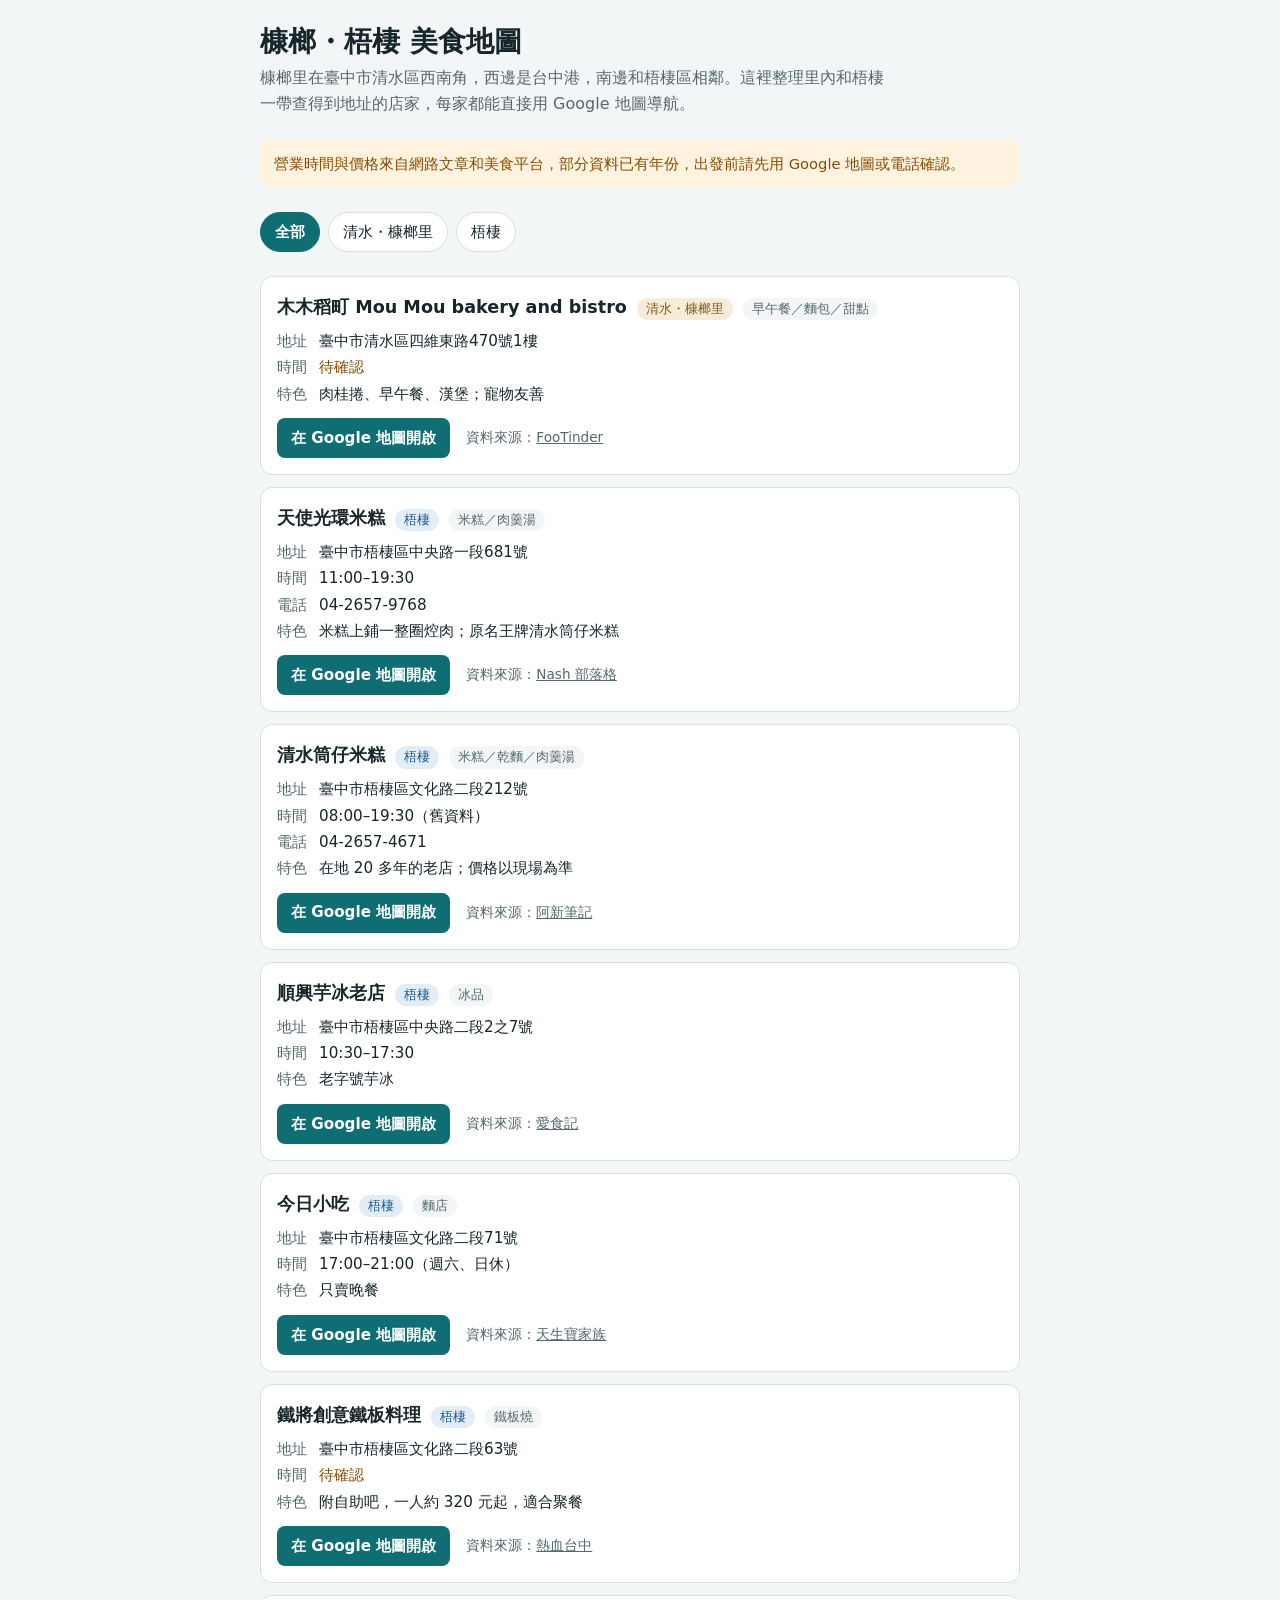
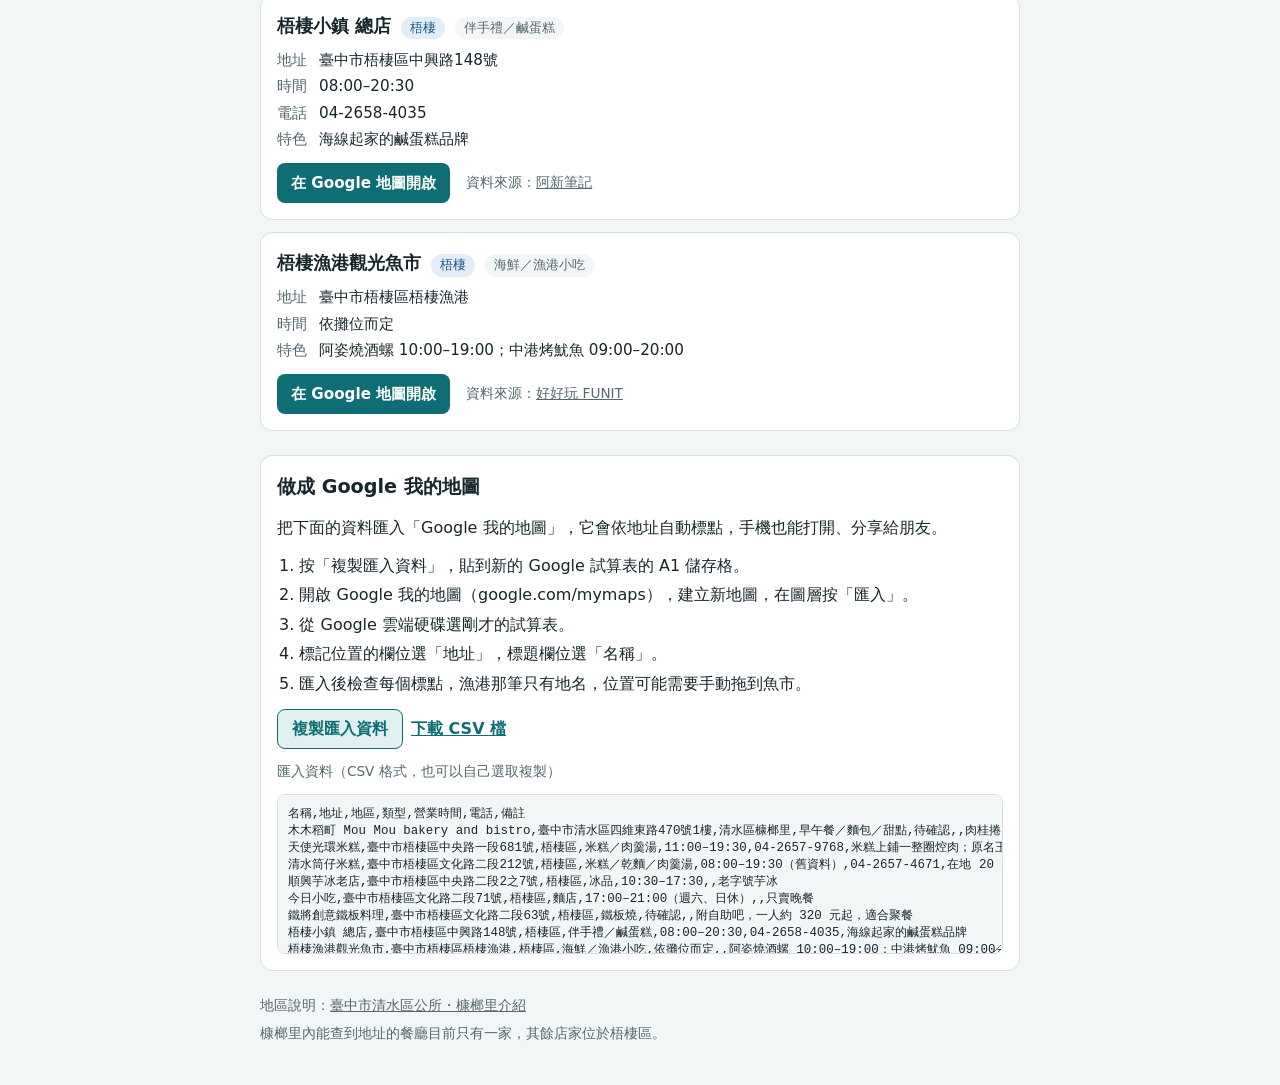
==== food-map/index.html @ 7330d41e "新增槺榔梧棲美食地圖 PWA（food-map/） - 8 家店家清單，可依地區篩選，每家附 Google 地圖導航 - manifest、圖示與 service worker，可安裝到主畫面並離線瀏" ====
<!doctype html>
<html lang="zh-Hant-TW">
<head>
<meta charset="utf-8">
<meta name="viewport" content="width=device-width, initial-scale=1, viewport-fit=cover">
<title>槺榔梧棲美食地圖</title>
<meta name="description" content="臺中清水槺榔里與梧棲一帶的美食清單，每家附 Google 地圖導航，可離線瀏覽。">
<meta name="color-scheme" content="light dark">
<meta name="theme-color" content="#0e6e74" media="(prefers-color-scheme: light)">
<meta name="theme-color" content="#10181a" media="(prefers-color-scheme: dark)">
<link rel="manifest" href="manifest.webmanifest">
<link rel="icon" type="image/png" sizes="192x192" href="icons/icon-192.png">
<link rel="apple-touch-icon" href="icons/apple-touch-icon.png">
<meta name="apple-mobile-web-app-capable" content="yes">
<meta name="mobile-web-app-capable" content="yes">
<meta name="apple-mobile-web-app-title" content="槺榔美食">
<meta name="apple-mobile-web-app-status-bar-style" content="default">
<style>
  /* 版面：單欄清單，上方地區篩選，下方「做成 Google 我的地圖」步驟 */
  :root {
    --bg: #f3f6f6;
    --surface: #ffffff;
    --fg: #17262b;
    --muted: #55686e;
    --line: #d6e0e1;
    --accent: #0e6e74;      /* 港口水色 */
    --accent-soft: #e0f0f0;
    --chip-qs: #8a5a12;     /* 清水·槺榔 */
    --chip-qs-bg: #f7ecd9;
    --chip-wq: #1d5a8c;     /* 梧棲 */
    --chip-wq-bg: #e3edf7;
    --warn: #8a4b00;
    --warn-bg: #fff3e0;
    --font-body: system-ui, -apple-system, "PingFang TC", "Microsoft JhengHei", "Noto Sans TC", sans-serif;
    --font-mono: ui-monospace, "SFMono-Regular", Menlo, Consolas, monospace;
  }
  @media (prefers-color-scheme: dark) {
    :root:not([data-theme="light"]) {
      --bg: #10181a; --surface: #172225; --fg: #e3ecee; --muted: #9db0b5; --line: #2b3a3e;
      --accent: #5cc3c9; --accent-soft: #1b3436;
      --chip-qs: #f0c27b; --chip-qs-bg: #3a2c16; --chip-wq: #8fc0ee; --chip-wq-bg: #1a2c3e;
      --warn: #f3b46b; --warn-bg: #352512;
      color-scheme: dark;
    }
  }
  :root[data-theme="dark"] {
    --bg: #10181a; --surface: #172225; --fg: #e3ecee; --muted: #9db0b5; --line: #2b3a3e;
    --accent: #5cc3c9; --accent-soft: #1b3436;
    --chip-qs: #f0c27b; --chip-qs-bg: #3a2c16; --chip-wq: #8fc0ee; --chip-wq-bg: #1a2c3e;
    --warn: #f3b46b; --warn-bg: #352512;
    color-scheme: dark;
  }
  * { box-sizing: border-box; }
  html { -webkit-text-size-adjust: 100%; }
  body { margin: 0; }
  [hidden] { display: none !important; }
  body {
    background: var(--bg); color: var(--fg);
    font-family: var(--font-body); font-size: 16px; line-height: 1.6;
    padding-left: max(16px, env(safe-area-inset-left, 0px));
    padding-right: max(16px, env(safe-area-inset-right, 0px));
    padding-block: 24px 40px;
  }
  .wrap { max-width: 760px; margin: 0 auto; display: grid; gap: 24px; }
  h1 { font-size: 1.75rem; line-height: 1.25; margin: 0; text-wrap: balance; }
  h2 { font-size: 1.2rem; margin: 0; text-wrap: balance; }
  p { margin: 0; }
  .lede { color: var(--muted); max-width: 62ch; margin-top: 6px; }
  .notice {
    background: var(--warn-bg); color: var(--warn);
    border-radius: 10px; padding: 12px 14px; font-size: 0.92rem;
  }
  .filters { display: flex; flex-wrap: wrap; gap: 8px; }
  .filters button {
    font: inherit; font-size: 0.95rem; cursor: pointer;
    border: 1px solid var(--line); background: var(--surface); color: var(--fg);
    border-radius: 999px; padding: 6px 14px; min-height: 40px;
  }
  .filters button[aria-pressed="true"] { background: var(--accent); border-color: var(--accent); color: var(--surface); font-weight: 700; }
  button:focus-visible, a:focus-visible, textarea:focus-visible { outline: 3px solid var(--accent); outline-offset: 2px; }

  .list { list-style: none; margin: 0; padding: 0; display: grid; gap: 12px; }
  .place {
    background: var(--surface); border: 1px solid var(--line); border-radius: 12px;
    padding: 16px; display: grid; gap: 8px; min-width: 0;
  }
  .place-head { display: flex; flex-wrap: wrap; gap: 6px 10px; align-items: baseline; }
  .place-name { font-size: 1.1rem; font-weight: 700; margin: 0; }
  .chip { font-size: 0.8rem; border-radius: 999px; padding: 1px 9px; white-space: nowrap; }
  .chip.qs { color: var(--chip-qs); background: var(--chip-qs-bg); }
  .chip.wq { color: var(--chip-wq); background: var(--chip-wq-bg); }
  .chip.kind { color: var(--muted); background: var(--bg); }
  dl { margin: 0; display: grid; grid-template-columns: auto 1fr; gap: 2px 12px; font-size: 0.95rem; }
  dt { color: var(--muted); }
  dd { margin: 0; min-width: 0; overflow-wrap: anywhere; font-variant-numeric: tabular-nums; }
  .tbc { color: var(--warn); }
  .actions { display: flex; flex-wrap: wrap; gap: 8px 16px; align-items: center; margin-top: 4px; }
  .btn-map {
    display: inline-flex; align-items: center; min-height: 40px; padding: 6px 14px;
    background: var(--accent); color: var(--surface); border-radius: 8px;
    text-decoration: none; font-weight: 700; font-size: 0.95rem;
  }
  .src { color: var(--muted); font-size: 0.85rem; }
  .src a { color: inherit; }

  .howto { background: var(--surface); border: 1px solid var(--line); border-radius: 12px; padding: 16px; display: grid; gap: 12px; min-width: 0; }
  .howto ol { margin: 0; padding-left: 1.4em; display: grid; gap: 4px; }
  .csv-row { display: flex; flex-wrap: wrap; gap: 8px; align-items: center; }
  .btn-copy {
    font: inherit; font-weight: 700; cursor: pointer; min-height: 40px; padding: 6px 14px;
    border-radius: 8px; border: 1px solid var(--accent); color: var(--accent); background: var(--accent-soft);
  }
  .copy-status { color: var(--muted); font-size: 0.9rem; }
  textarea {
    width: 100%; min-height: 160px; resize: vertical; font-family: var(--font-mono); font-size: 0.78rem;
    background: var(--bg); color: var(--fg); border: 1px solid var(--line); border-radius: 8px; padding: 10px;
    white-space: pre; overflow-x: auto;
  }
  footer { color: var(--muted); font-size: 0.85rem; display: grid; gap: 6px; }
  footer a { color: inherit; }
  .install { display: flex; flex-wrap: wrap; gap: 8px 12px; align-items: center; }
  .install button {
    font: inherit; font-weight: 700; cursor: pointer; min-height: 40px; padding: 6px 14px;
    border-radius: 8px; border: none; background: var(--accent); color: var(--surface);
  }
  .install p { color: var(--muted); font-size: 0.9rem; }
  .offline { background: var(--accent-soft); color: var(--fg); border-radius: 10px; padding: 10px 14px; font-size: 0.92rem; }
  .btn-dl { color: var(--accent); font-weight: 700; }
</style>
</head>
<body>
<div class="wrap">
  <header>
    <h1>槺榔・梧棲 美食地圖</h1>
    <p class="lede">槺榔里在臺中市清水區西南角，西邊是台中港，南邊和梧棲區相鄰。這裡整理里內和梧棲一帶查得到地址的店家，每家都能直接用 Google 地圖導航。</p>
  </header>

  <div class="install" id="install" hidden>
    <button type="button" id="install-btn">安裝到主畫面</button>
    <p>安裝後可以像 App 一樣從主畫面打開，沒有網路也能看清單。</p>
  </div>
  <p class="install" id="ios-hint" hidden>iPhone：在 Safari 按「分享」→「加入主畫面」即可安裝。</p>
  <p class="offline" id="offline" role="status" hidden>目前離線：清單可以照常瀏覽，Google 地圖導航需要網路。</p>

  <p class="notice">營業時間與價格來自網路文章和美食平台，部分資料已有年份，出發前請先用 Google 地圖或電話確認。</p>

  <nav class="filters" aria-label="依地區篩選">
    <button type="button" id="f-all" data-area="all" aria-pressed="true">全部</button>
    <button type="button" id="f-qs" data-area="清水區槺榔里" aria-pressed="false">清水・槺榔里</button>
    <button type="button" id="f-wq" data-area="梧棲區" aria-pressed="false">梧棲</button>
  </nav>

  <ol class="list" id="list"></ol>

  <section class="howto" aria-labelledby="howto-title">
    <h2 id="howto-title">做成 Google 我的地圖</h2>
    <p>把下面的資料匯入「Google 我的地圖」，它會依地址自動標點，手機也能打開、分享給朋友。</p>
    <ol>
      <li>按「複製匯入資料」，貼到新的 Google 試算表的 A1 儲存格。</li>
      <li>開啟 Google 我的地圖（google.com/mymaps），建立新地圖，在圖層按「匯入」。</li>
      <li>從 Google 雲端硬碟選剛才的試算表。</li>
      <li>標記位置的欄位選「地址」，標題欄位選「名稱」。</li>
      <li>匯入後檢查每個標點，漁港那筆只有地名，位置可能需要手動拖到魚市。</li>
    </ol>
    <div class="csv-row">
      <button type="button" class="btn-copy" id="copy-btn">複製匯入資料</button>
      <a class="btn-dl" href="food-map.csv" download="槺榔梧棲美食.csv">下載 CSV 檔</a>
      <span class="copy-status" id="copy-status" role="status" aria-live="polite"></span>
    </div>
    <label for="csv-text" class="src">匯入資料（CSV 格式，也可以自己選取複製）</label>
    <textarea id="csv-text" readonly spellcheck="false"></textarea>
  </section>

  <footer>
    <p>地區說明：<a href="https://www.qingshui.taichung.gov.tw/1133795/post" target="_blank" rel="noopener">臺中市清水區公所・槺榔里介紹</a></p>
    <p>槺榔里內能查到地址的餐廳目前只有一家，其餘店家位於梧棲區。</p>
  </footer>
</div>

<script>
  const PLACES = [
    { name: "木木稻町 Mou Mou bakery and bistro", address: "臺中市清水區四維東路470號1樓", area: "清水區槺榔里", kind: "早午餐／麵包／甜點", hours: "待確認", phone: "", note: "肉桂捲、早午餐、漢堡；寵物友善", src: "https://footinder.app/places/6426d78229ba5eb673cd4589", srcName: "FooTinder" },
    { name: "天使光環米糕", address: "臺中市梧棲區中央路一段681號", area: "梧棲區", kind: "米糕／肉羹湯", hours: "11:00–19:30", phone: "04-2657-9768", note: "米糕上鋪一整圈焢肉；原名王牌清水筒仔米糕", src: "https://nash.tw/letsgoangelringricegogo/", srcName: "Nash 部落格" },
    { name: "清水筒仔米糕", address: "臺中市梧棲區文化路二段212號", area: "梧棲區", kind: "米糕／乾麵／肉羹湯", hours: "08:00–19:30（舊資料）", phone: "04-2657-4671", note: "在地 20 多年的老店；價格以現場為準", src: "https://shin.tw/wuci-shimizu-cakes/", srcName: "阿新筆記" },
    { name: "順興芋冰老店", address: "臺中市梧棲區中央路二段2之7號", area: "梧棲區", kind: "冰品", hours: "10:30–17:30", phone: "", note: "老字號芋冰", src: "https://ifoodie.tw/explore/%E5%8F%B0%E4%B8%AD%E5%B8%82/list/%E6%A2%A7%E6%A3%B2%E4%B8%AD%E5%A4%AE%E8%B7%AF", srcName: "愛食記" },
    { name: "今日小吃", address: "臺中市梧棲區文化路二段71號", area: "梧棲區", kind: "麵店", hours: "17:00–21:00（週六、日休）", phone: "", note: "只賣晚餐", src: "https://fbuon.com/blog/post/wuqi-todaysnacks", srcName: "天生寶家族" },
    { name: "鐵將創意鐵板料理", address: "臺中市梧棲區文化路二段63號", area: "梧棲區", kind: "鐵板燒", hours: "待確認", phone: "", note: "附自助吧，一人約 320 元起，適合聚餐", src: "https://taiwan17go.com/w962/", srcName: "熱血台中" },
    { name: "梧棲小鎮 總店", address: "臺中市梧棲區中興路148號", area: "梧棲區", kind: "伴手禮／鹹蛋糕", hours: "08:00–20:30", phone: "04-2658-4035", note: "海線起家的鹹蛋糕品牌", src: "https://shin.tw/wuchitown/", srcName: "阿新筆記" },
    { name: "梧棲漁港觀光魚市", address: "臺中市梧棲區梧棲漁港", area: "梧棲區", kind: "海鮮／漁港小吃", hours: "依攤位而定", phone: "", note: "阿姿燒酒螺 10:00–19:00；中港烤魷魚 09:00–20:00", src: "https://gofunit.com/%E6%A2%A7%E6%A3%B2%E6%BC%81%E6%B8%AF/", srcName: "好好玩 FUNIT" },
  ];

  const listEl = document.getElementById("list");
  const mk = (tag, cls, text) => { const n = document.createElement(tag); if (cls) n.className = cls; if (text != null) n.textContent = text; return n; };
  const mapUrl = p => "https://www.google.com/maps/search/?api=1&query=" + encodeURIComponent(p.name + " " + p.address);

  function render(area) {
    listEl.replaceChildren();
    PLACES.filter(p => area === "all" || p.area === area).forEach(p => {
      const li = mk("li", "place");
      const head = mk("div", "place-head");
      head.append(mk("h3", "place-name", p.name), mk("span", "chip " + (p.area === "梧棲區" ? "wq" : "qs"), p.area === "梧棲區" ? "梧棲" : "清水・槺榔里"), mk("span", "chip kind", p.kind));
      const dl = mk("dl");
      const row = (k, v) => { const dd = mk("dd", v.includes("待確認") ? "tbc" : "", v); dl.append(mk("dt", "", k), dd); };
      row("地址", p.address);
      row("時間", p.hours);
      if (p.phone) row("電話", p.phone);
      row("特色", p.note);
      const actions = mk("div", "actions");
      const a = mk("a", "btn-map", "在 Google 地圖開啟");
      a.href = mapUrl(p); a.target = "_blank"; a.rel = "noopener";
      const src = mk("span", "src", "資料來源：");
      const sa = mk("a", "", p.srcName); sa.href = p.src; sa.target = "_blank"; sa.rel = "noopener";
      src.append(sa);
      actions.append(a, src);
      li.append(head, dl, actions);
      listEl.append(li);
    });
  }

  document.querySelectorAll(".filters button").forEach(b => b.addEventListener("click", () => {
    document.querySelectorAll(".filters button").forEach(x => x.setAttribute("aria-pressed", String(x === b)));
    render(b.dataset.area);
  }));

  const q = v => /[",\n]/.test(v) ? '"' + v.replace(/"/g, '""') + '"' : v;
  const csv = [["名稱", "地址", "地區", "類型", "營業時間", "電話", "備註"]]
    .concat(PLACES.map(p => [p.name, p.address, p.area, p.kind, p.hours, p.phone, p.note]))
    .map(r => r.map(q).join(",")).join("\n");
  const ta = document.getElementById("csv-text");
  ta.value = csv;

  const status = document.getElementById("copy-status");
  document.getElementById("copy-btn").addEventListener("click", () => {
    const fallback = () => { ta.focus(); ta.select(); status.textContent = "已選取全部資料，請按複製。"; };
    try {
      navigator.clipboard.writeText(csv).then(() => { status.textContent = "已複製 " + PLACES.length + " 筆資料。"; }, fallback);
    } catch (e) { fallback(); }
  });

  render("all");

  // ---------- PWA：離線快取與安裝 ----------
  if ("serviceWorker" in navigator) {
    window.addEventListener("load", () => {
      navigator.serviceWorker.register("sw.js").catch(() => {});
    });
  }
  const offlineEl = document.getElementById("offline");
  const syncOnline = () => { offlineEl.hidden = navigator.onLine; };
  window.addEventListener("online", syncOnline);
  window.addEventListener("offline", syncOnline);
  syncOnline();

  const standalone = window.matchMedia("(display-mode: standalone)").matches || navigator.standalone === true;
  let deferredPrompt = null;
  const installBox = document.getElementById("install");
  window.addEventListener("beforeinstallprompt", e => {
    e.preventDefault();
    deferredPrompt = e;
    installBox.hidden = false;
  });
  document.getElementById("install-btn").addEventListener("click", async () => {
    if (!deferredPrompt) return;
    deferredPrompt.prompt();
    await deferredPrompt.userChoice;
    deferredPrompt = null;
    installBox.hidden = true;
  });
  window.addEventListener("appinstalled", () => { installBox.hidden = true; });
  if (!standalone && /iphone|ipad|ipod/i.test(navigator.userAgent)) {
    document.getElementById("ios-hint").hidden = false;
  }
</script>
</body>
</html>
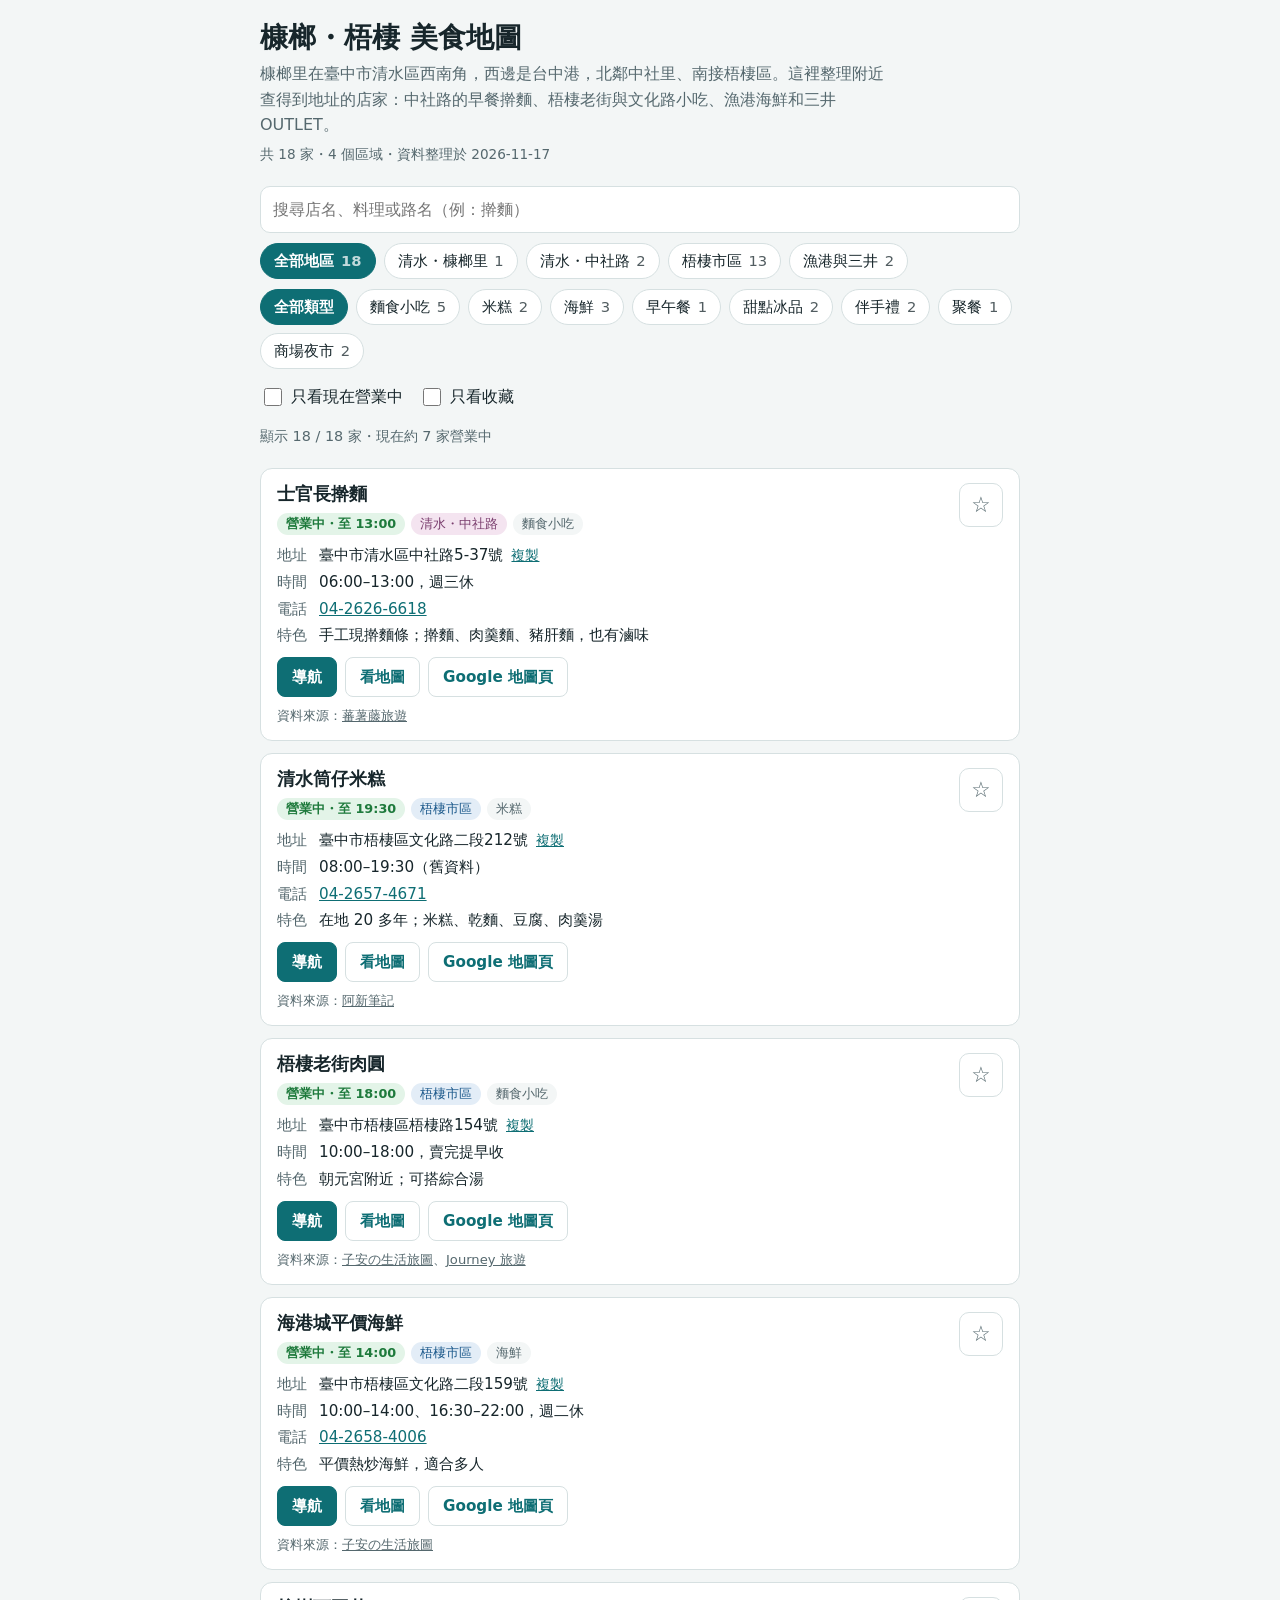
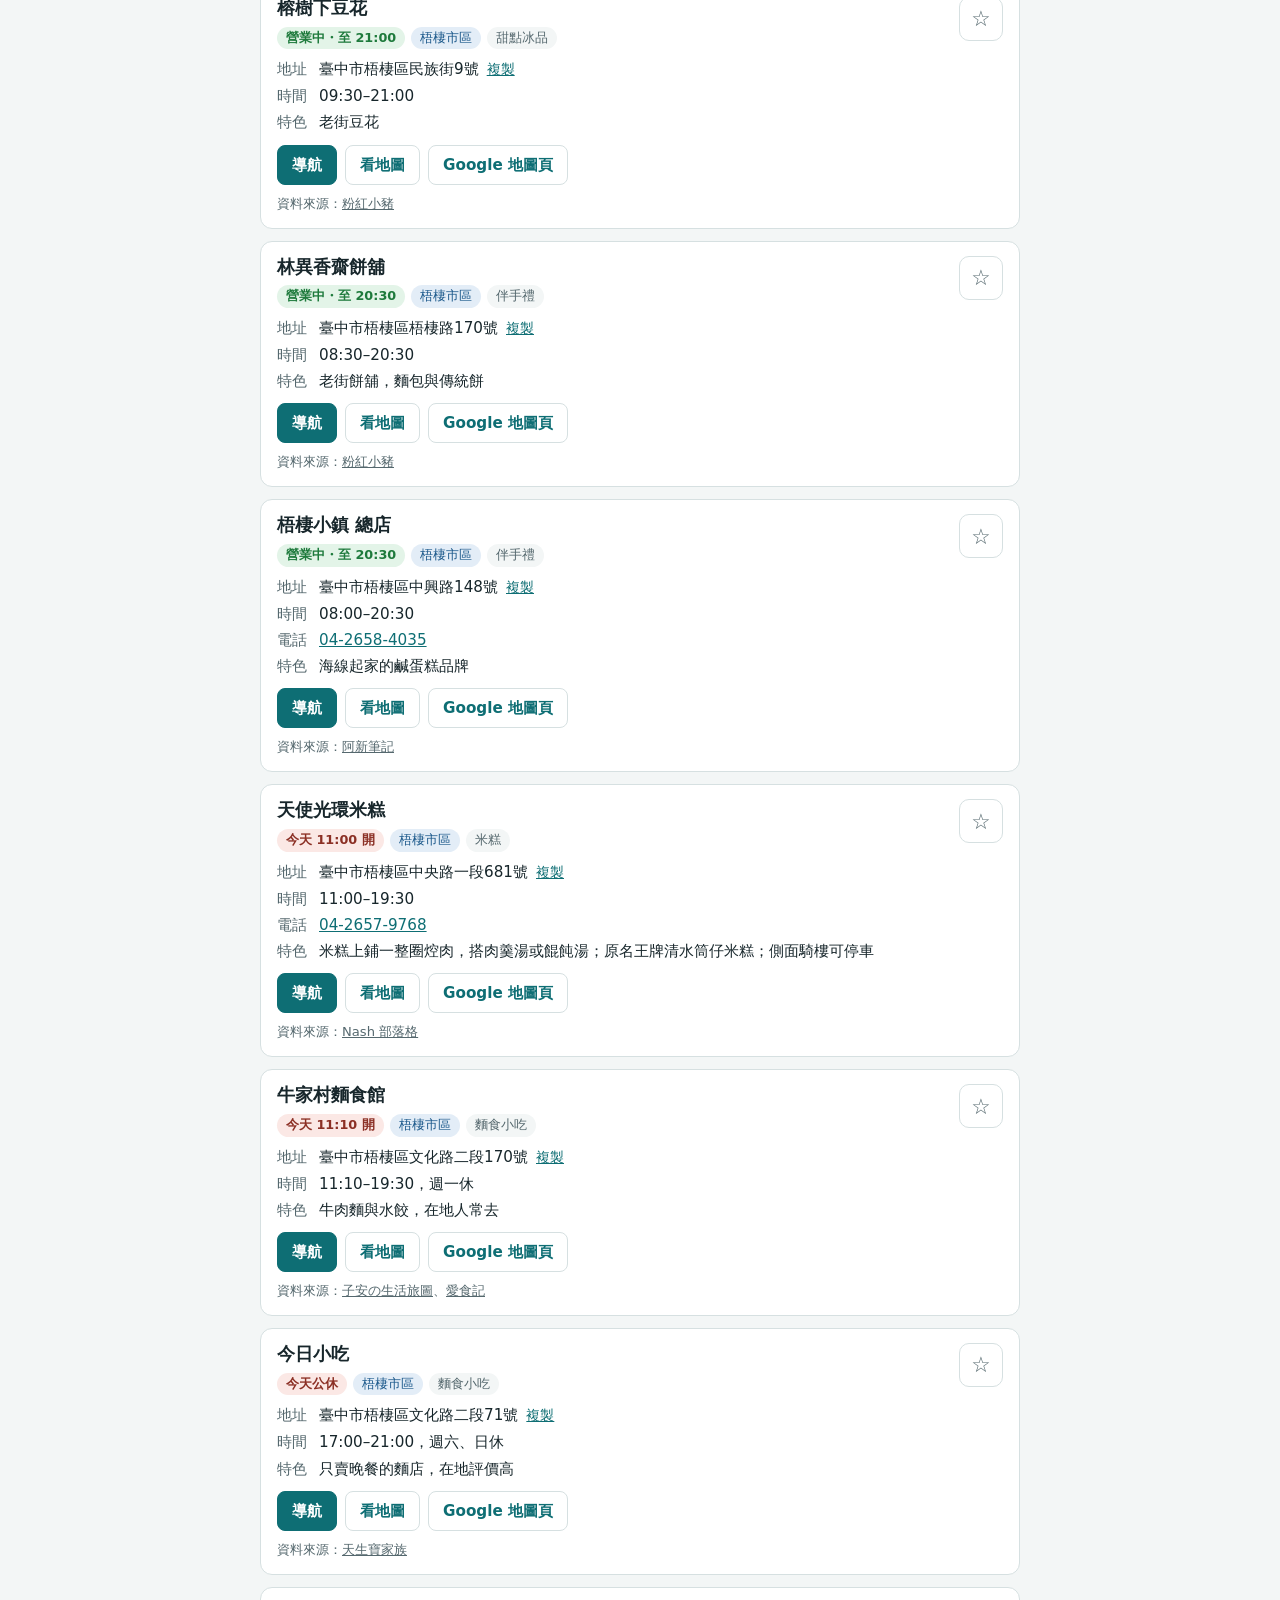
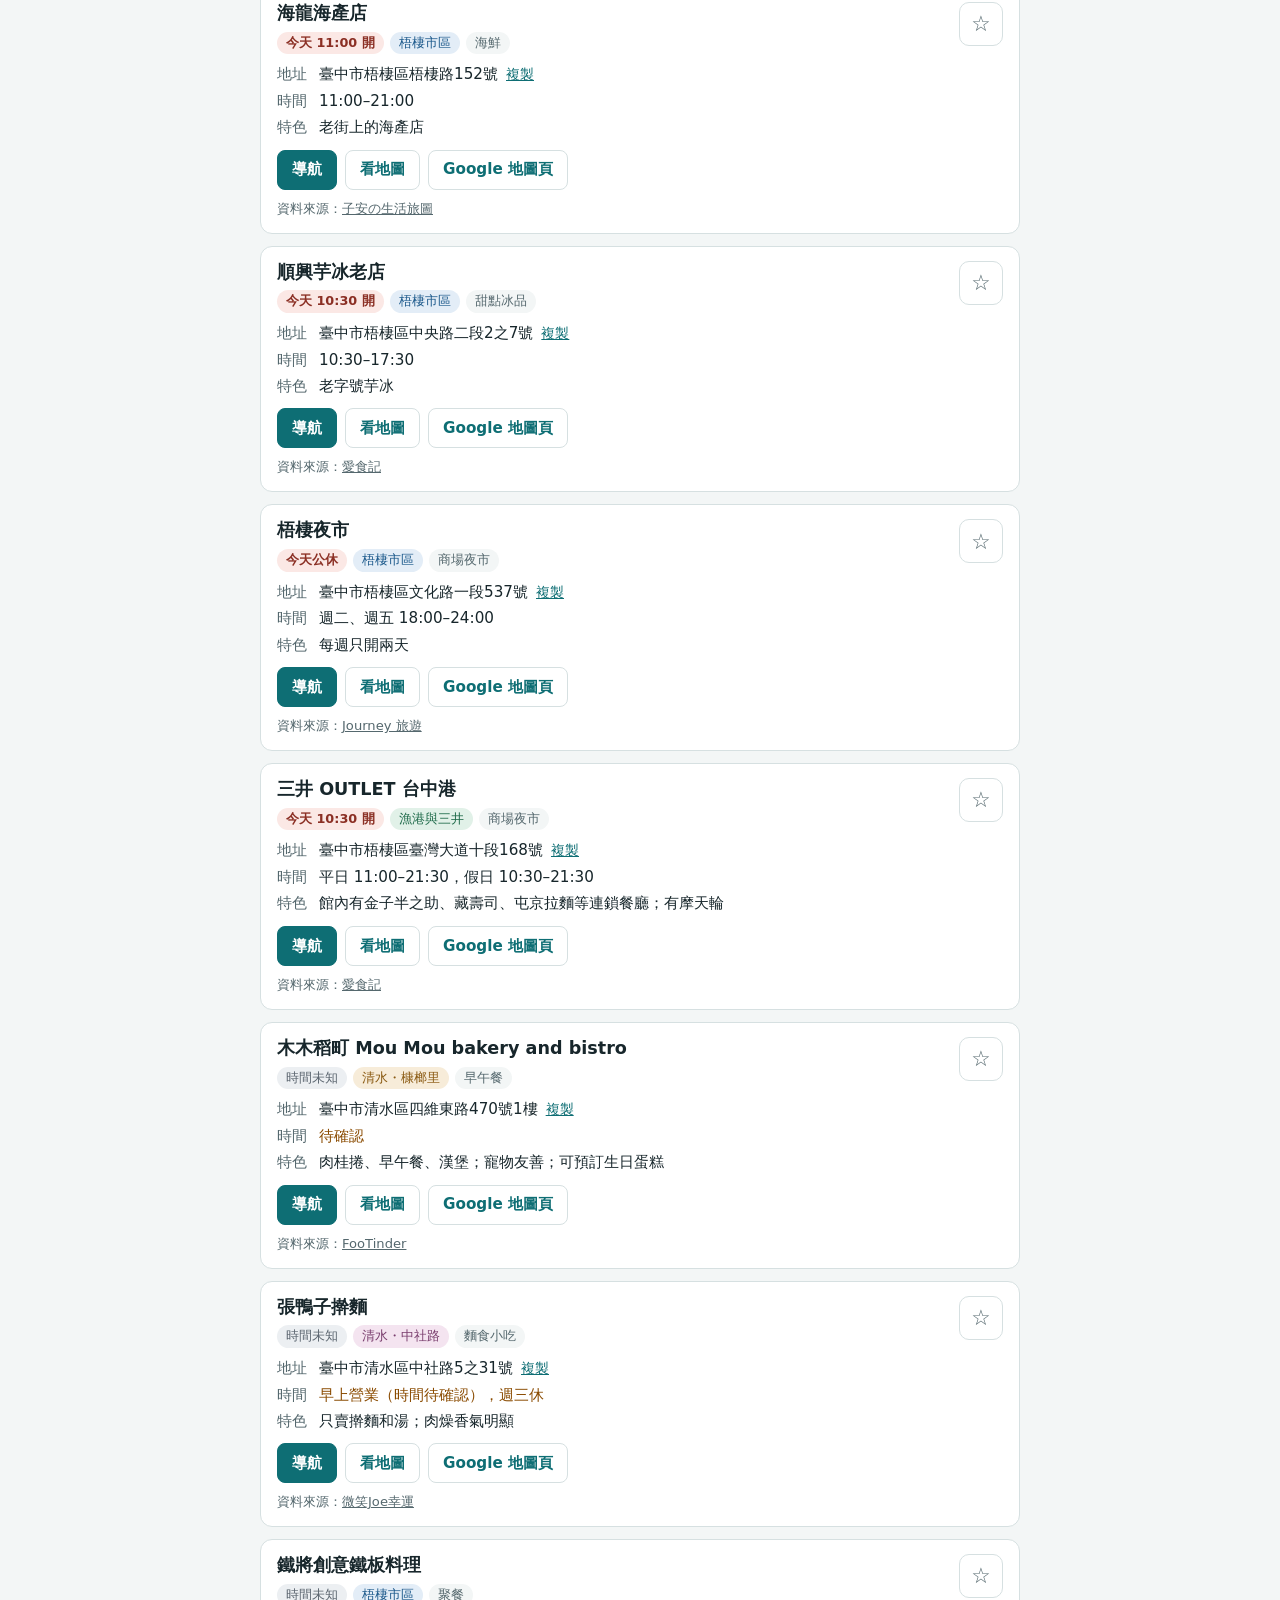
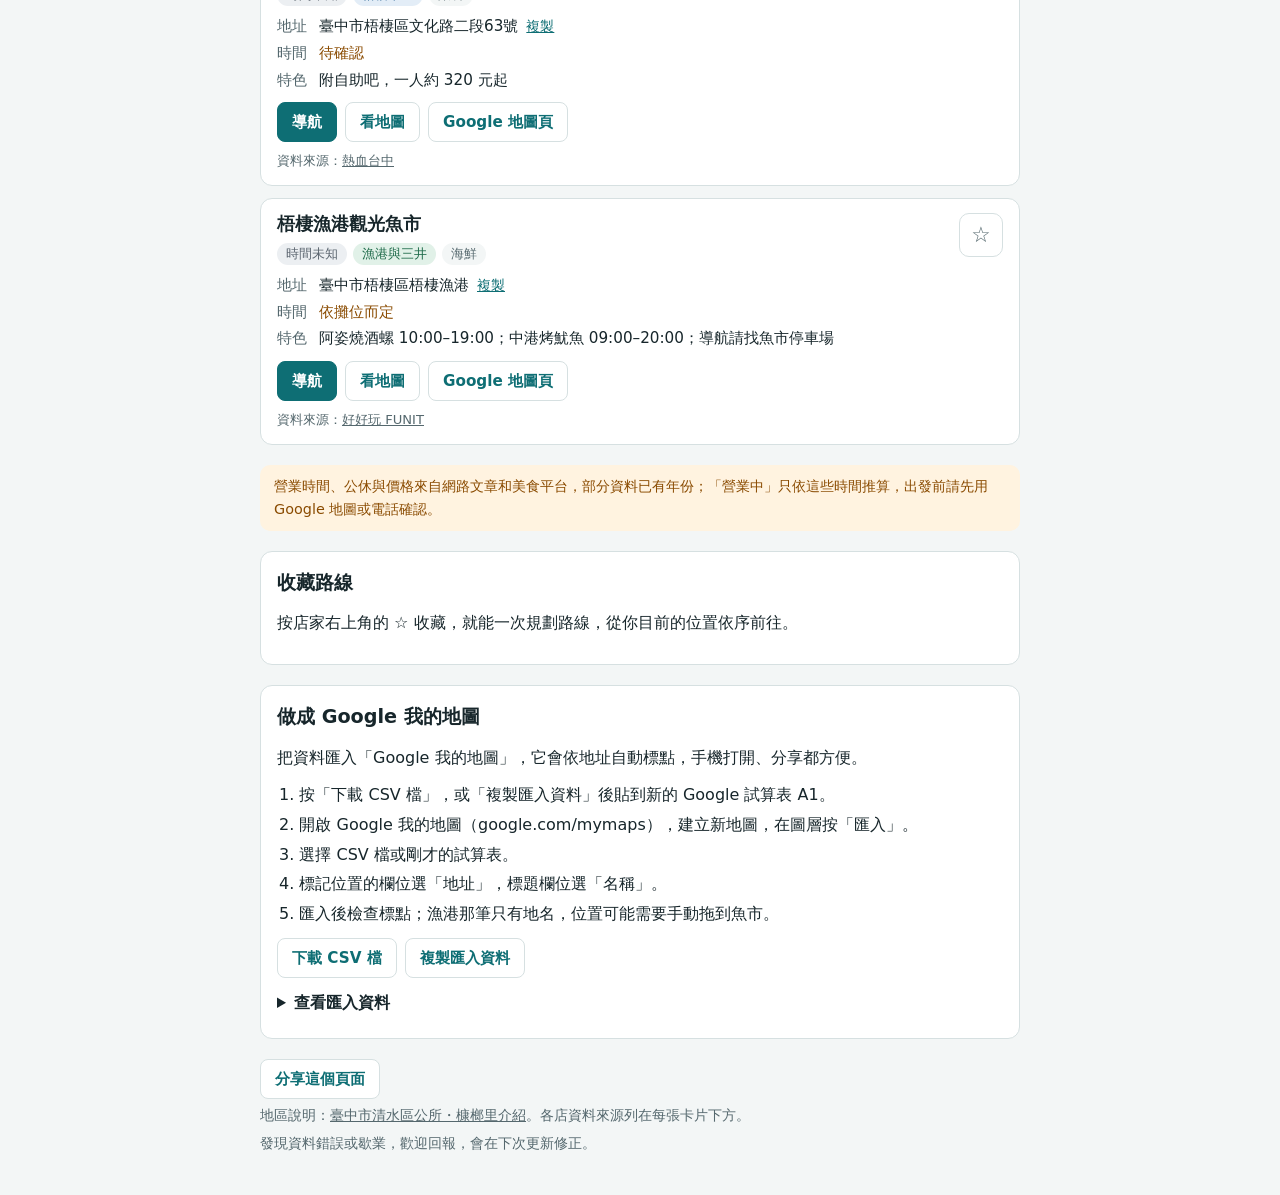
==== commit 4faa336a: "美食地圖加強：新增 10 家店、營業中判斷、搜尋篩選、收藏路線與地圖 - 店家資料移到 places.js，由 8 家增為 18 家（中社路擀麵、梧棲老街與文化路、夜市、三井） - 依台灣時間判斷營業" ====
--- a/food-map/index.html
+++ b/food-map/index.html
@@ -4,7 +4,7 @@
 <meta charset="utf-8">
 <meta name="viewport" content="width=device-width, initial-scale=1, viewport-fit=cover">
 <title>槺榔梧棲美食地圖</title>
-<meta name="description" content="臺中清水槺榔里與梧棲一帶的美食清單，每家附 Google 地圖導航，可離線瀏覽。">
+<meta name="description" content="臺中清水槺榔里、中社路與梧棲一帶的美食清單：營業中判斷、收藏與路線規劃、Google 地圖導航，可離線瀏覽。">
 <meta name="color-scheme" content="light dark">
 <meta name="theme-color" content="#0e6e74" media="(prefers-color-scheme: light)">
 <meta name="theme-color" content="#10181a" media="(prefers-color-scheme: dark)">
@@ -16,7 +16,7 @@
 <meta name="apple-mobile-web-app-title" content="槺榔美食">
 <meta name="apple-mobile-web-app-status-bar-style" content="default">
 <style>
-  /* 版面：單欄清單，上方地區篩選，下方「做成 Google 我的地圖」步驟 */
+  /* 版面：手機優先單欄。頂部搜尋與篩選，中間店家卡片，底部收藏路線與匯出 */
   :root {
     --bg: #f3f6f6;
     --surface: #ffffff;
@@ -24,252 +24,512 @@
     --muted: #55686e;
     --line: #d6e0e1;
     --accent: #0e6e74;      /* 港口水色 */
+    --accent-fg: #ffffff;
     --accent-soft: #e0f0f0;
-    --chip-qs: #8a5a12;     /* 清水·槺榔 */
-    --chip-qs-bg: #f7ecd9;
-    --chip-wq: #1d5a8c;     /* 梧棲 */
-    --chip-wq-bg: #e3edf7;
-    --warn: #8a4b00;
-    --warn-bg: #fff3e0;
+    --area-1: #8a5a12; --area-1-bg: #f7ecd9;   /* 槺榔里 */
+    --area-2: #7a3e6e; --area-2-bg: #f4e4f0;   /* 中社路 */
+    --area-3: #1d5a8c; --area-3-bg: #e3edf7;   /* 梧棲市區 */
+    --area-4: #1f6b4a; --area-4-bg: #e1f1e8;   /* 漁港與三井 */
+    --open: #1e7a3c; --open-bg: #e3f4e8;
+    --closed: #8b2f24; --closed-bg: #fbe8e5;
+    --unknown: #5c6670; --unknown-bg: #eceff2;
+    --warn: #8a4b00; --warn-bg: #fff3e0;
+    --star: #c98a00;
     --font-body: system-ui, -apple-system, "PingFang TC", "Microsoft JhengHei", "Noto Sans TC", sans-serif;
     --font-mono: ui-monospace, "SFMono-Regular", Menlo, Consolas, monospace;
   }
   @media (prefers-color-scheme: dark) {
     :root:not([data-theme="light"]) {
       --bg: #10181a; --surface: #172225; --fg: #e3ecee; --muted: #9db0b5; --line: #2b3a3e;
-      --accent: #5cc3c9; --accent-soft: #1b3436;
-      --chip-qs: #f0c27b; --chip-qs-bg: #3a2c16; --chip-wq: #8fc0ee; --chip-wq-bg: #1a2c3e;
-      --warn: #f3b46b; --warn-bg: #352512;
+      --accent: #5cc3c9; --accent-fg: #0b1517; --accent-soft: #1b3436;
+      --area-1: #f0c27b; --area-1-bg: #3a2c16; --area-2: #e6a6d9; --area-2-bg: #3a2236;
+      --area-3: #8fc0ee; --area-3-bg: #1a2c3e; --area-4: #8fd8b0; --area-4-bg: #173527;
+      --open: #8fd6a6; --open-bg: #173322; --closed: #f2a39a; --closed-bg: #3a1a17;
+      --unknown: #a9b4bf; --unknown-bg: #232c33; --warn: #f3b46b; --warn-bg: #352512; --star: #f2c14e;
       color-scheme: dark;
     }
   }
   :root[data-theme="dark"] {
     --bg: #10181a; --surface: #172225; --fg: #e3ecee; --muted: #9db0b5; --line: #2b3a3e;
-    --accent: #5cc3c9; --accent-soft: #1b3436;
-    --chip-qs: #f0c27b; --chip-qs-bg: #3a2c16; --chip-wq: #8fc0ee; --chip-wq-bg: #1a2c3e;
-    --warn: #f3b46b; --warn-bg: #352512;
+    --accent: #5cc3c9; --accent-fg: #0b1517; --accent-soft: #1b3436;
+    --area-1: #f0c27b; --area-1-bg: #3a2c16; --area-2: #e6a6d9; --area-2-bg: #3a2236;
+    --area-3: #8fc0ee; --area-3-bg: #1a2c3e; --area-4: #8fd8b0; --area-4-bg: #173527;
+    --open: #8fd6a6; --open-bg: #173322; --closed: #f2a39a; --closed-bg: #3a1a17;
+    --unknown: #a9b4bf; --unknown-bg: #232c33; --warn: #f3b46b; --warn-bg: #352512; --star: #f2c14e;
     color-scheme: dark;
   }
   * { box-sizing: border-box; }
   html { -webkit-text-size-adjust: 100%; }
-  body { margin: 0; }
-  [hidden] { display: none !important; }
   body {
-    background: var(--bg); color: var(--fg);
+    margin: 0; background: var(--bg); color: var(--fg);
     font-family: var(--font-body); font-size: 16px; line-height: 1.6;
     padding-left: max(16px, env(safe-area-inset-left, 0px));
     padding-right: max(16px, env(safe-area-inset-right, 0px));
-    padding-block: 24px 40px;
-  }
-  .wrap { max-width: 760px; margin: 0 auto; display: grid; gap: 24px; }
+    padding-block: max(20px, env(safe-area-inset-top, 0px)) max(40px, env(safe-area-inset-bottom, 0px));
+  }
+  [hidden] { display: none !important; }
+  .wrap { max-width: 760px; margin: 0 auto; display: grid; gap: 20px; }
   h1 { font-size: 1.75rem; line-height: 1.25; margin: 0; text-wrap: balance; }
   h2 { font-size: 1.2rem; margin: 0; text-wrap: balance; }
   p { margin: 0; }
+  a { color: var(--accent); }
   .lede { color: var(--muted); max-width: 62ch; margin-top: 6px; }
-  .notice {
-    background: var(--warn-bg); color: var(--warn);
-    border-radius: 10px; padding: 12px 14px; font-size: 0.92rem;
-  }
-  .filters { display: flex; flex-wrap: wrap; gap: 8px; }
-  .filters button {
-    font: inherit; font-size: 0.95rem; cursor: pointer;
+  .meta-line { color: var(--muted); font-size: 0.85rem; margin-top: 6px; font-variant-numeric: tabular-nums; }
+  .notice { background: var(--warn-bg); color: var(--warn); border-radius: 10px; padding: 10px 14px; font-size: 0.9rem; }
+  .offline { background: var(--accent-soft); color: var(--fg); border-radius: 10px; padding: 10px 14px; font-size: 0.92rem; }
+  .install { display: flex; flex-wrap: wrap; gap: 8px 12px; align-items: center; }
+  .install p, .hint { color: var(--muted); font-size: 0.9rem; }
+
+  button, .btn { font: inherit; cursor: pointer; }
+  button:focus-visible, a:focus-visible, input:focus-visible, textarea:focus-visible, summary:focus-visible {
+    outline: 3px solid var(--accent); outline-offset: 2px;
+  }
+  .btn-solid, .btn-line {
+    display: inline-flex; align-items: center; justify-content: center; gap: 6px;
+    min-height: 40px; padding: 6px 14px; border-radius: 8px; font-size: 0.95rem; font-weight: 700; text-decoration: none;
+  }
+  .btn-solid { background: var(--accent); color: var(--accent-fg); border: 1px solid var(--accent); }
+  .btn-line { background: var(--surface); color: var(--accent); border: 1px solid var(--line); }
+  .btn-line[aria-pressed="true"] { border-color: var(--star); color: var(--star); }
+
+  /* 搜尋與篩選 */
+  .controls { display: grid; gap: 10px; }
+  .search { position: relative; }
+  .search input {
+    width: 100%; font: inherit; font-size: 16px; color: var(--fg); background: var(--surface);
+    border: 1px solid var(--line); border-radius: 10px; padding: 10px 40px 10px 12px; min-height: 46px;
+  }
+  .search button {
+    position: absolute; right: 4px; top: 50%; transform: translateY(-50%);
+    border: none; background: none; color: var(--muted); width: 38px; height: 38px; font-size: 1.2rem;
+  }
+  .chips { display: flex; flex-wrap: wrap; gap: 8px; }
+  .chips button {
     border: 1px solid var(--line); background: var(--surface); color: var(--fg);
-    border-radius: 999px; padding: 6px 14px; min-height: 40px;
-  }
-  .filters button[aria-pressed="true"] { background: var(--accent); border-color: var(--accent); color: var(--surface); font-weight: 700; }
-  button:focus-visible, a:focus-visible, textarea:focus-visible { outline: 3px solid var(--accent); outline-offset: 2px; }
-
+    border-radius: 999px; padding: 4px 13px; min-height: 36px; font-size: 0.92rem;
+  }
+  .chips button[aria-pressed="true"] { background: var(--accent); border-color: var(--accent); color: var(--accent-fg); font-weight: 700; }
+  .chips .count { opacity: 0.75; font-variant-numeric: tabular-nums; margin-left: 2px; }
+  .toggles { display: flex; flex-wrap: wrap; gap: 8px 16px; align-items: center; }
+  .toggles label { display: inline-flex; gap: 6px; align-items: center; min-height: 36px; cursor: pointer; }
+  .toggles input { width: 18px; height: 18px; accent-color: var(--accent); }
+  .result-line { color: var(--muted); font-size: 0.9rem; font-variant-numeric: tabular-nums; }
+
+  /* 店家卡片 */
   .list { list-style: none; margin: 0; padding: 0; display: grid; gap: 12px; }
   .place {
     background: var(--surface); border: 1px solid var(--line); border-radius: 12px;
-    padding: 16px; display: grid; gap: 8px; min-width: 0;
-  }
-  .place-head { display: flex; flex-wrap: wrap; gap: 6px 10px; align-items: baseline; }
-  .place-name { font-size: 1.1rem; font-weight: 700; margin: 0; }
-  .chip { font-size: 0.8rem; border-radius: 999px; padding: 1px 9px; white-space: nowrap; }
-  .chip.qs { color: var(--chip-qs); background: var(--chip-qs-bg); }
-  .chip.wq { color: var(--chip-wq); background: var(--chip-wq-bg); }
-  .chip.kind { color: var(--muted); background: var(--bg); }
+    padding: 14px 16px; display: grid; gap: 8px; min-width: 0;
+  }
+  .place-top { display: flex; gap: 10px; align-items: flex-start; justify-content: space-between; }
+  .place-title { min-width: 0; display: grid; gap: 6px; }
+  .place-name { font-size: 1.1rem; font-weight: 700; margin: 0; line-height: 1.35; }
+  .tags { display: flex; flex-wrap: wrap; gap: 6px; }
+  .tag { font-size: 0.8rem; border-radius: 999px; padding: 1px 9px; white-space: nowrap; }
+  .tag.kind { color: var(--muted); background: var(--bg); }
+  .tag.a-kanglang { color: var(--area-1); background: var(--area-1-bg); }
+  .tag.a-zhongshe { color: var(--area-2); background: var(--area-2-bg); }
+  .tag.a-wuqi { color: var(--area-3); background: var(--area-3-bg); }
+  .tag.a-harbor { color: var(--area-4); background: var(--area-4-bg); }
+  .status { font-weight: 700; }
+  .status.open { color: var(--open); background: var(--open-bg); }
+  .status.closed { color: var(--closed); background: var(--closed-bg); }
+  .status.unknown { color: var(--unknown); background: var(--unknown-bg); font-weight: 400; }
+  .fav {
+    flex: none; width: 44px; height: 44px; border-radius: 10px; border: 1px solid var(--line);
+    background: var(--surface); color: var(--muted); font-size: 1.35rem; line-height: 1;
+  }
+  .fav[aria-pressed="true"] { color: var(--star); border-color: var(--star); }
   dl { margin: 0; display: grid; grid-template-columns: auto 1fr; gap: 2px 12px; font-size: 0.95rem; }
   dt { color: var(--muted); }
   dd { margin: 0; min-width: 0; overflow-wrap: anywhere; font-variant-numeric: tabular-nums; }
   .tbc { color: var(--warn); }
-  .actions { display: flex; flex-wrap: wrap; gap: 8px 16px; align-items: center; margin-top: 4px; }
-  .btn-map {
-    display: inline-flex; align-items: center; min-height: 40px; padding: 6px 14px;
-    background: var(--accent); color: var(--surface); border-radius: 8px;
-    text-decoration: none; font-weight: 700; font-size: 0.95rem;
-  }
-  .src { color: var(--muted); font-size: 0.85rem; }
+  .addr { display: flex; flex-wrap: wrap; gap: 4px 8px; align-items: baseline; }
+  .copy-addr { border: none; background: none; color: var(--accent); padding: 0; font-size: 0.85rem; text-decoration: underline; min-height: 24px; }
+  .actions { display: flex; flex-wrap: wrap; gap: 8px; align-items: center; margin-top: 2px; }
+  .map-box { border-radius: 10px; overflow: hidden; border: 1px solid var(--line); background: var(--bg); }
+  .map-box iframe { display: block; width: 100%; height: 240px; border: 0; }
+  .map-box p { padding: 12px; color: var(--muted); font-size: 0.9rem; }
+  .src { color: var(--muted); font-size: 0.82rem; }
   .src a { color: inherit; }
-
-  .howto { background: var(--surface); border: 1px solid var(--line); border-radius: 12px; padding: 16px; display: grid; gap: 12px; min-width: 0; }
-  .howto ol { margin: 0; padding-left: 1.4em; display: grid; gap: 4px; }
-  .csv-row { display: flex; flex-wrap: wrap; gap: 8px; align-items: center; }
-  .btn-copy {
-    font: inherit; font-weight: 700; cursor: pointer; min-height: 40px; padding: 6px 14px;
-    border-radius: 8px; border: 1px solid var(--accent); color: var(--accent); background: var(--accent-soft);
-  }
-  .copy-status { color: var(--muted); font-size: 0.9rem; }
+  .empty { background: var(--surface); border: 1px dashed var(--line); border-radius: 12px; padding: 20px; text-align: center; color: var(--muted); display: grid; gap: 10px; justify-items: center; }
+
+  /* 收藏路線、匯出 */
+  .panel { background: var(--surface); border: 1px solid var(--line); border-radius: 12px; padding: 16px; display: grid; gap: 12px; min-width: 0; }
+  .panel ol { margin: 0; padding-left: 1.4em; display: grid; gap: 4px; }
+  .row { display: flex; flex-wrap: wrap; gap: 8px; align-items: center; }
+  .status-msg { color: var(--muted); font-size: 0.9rem; }
   textarea {
-    width: 100%; min-height: 160px; resize: vertical; font-family: var(--font-mono); font-size: 0.78rem;
+    width: 100%; min-height: 140px; resize: vertical; font-family: var(--font-mono); font-size: 0.78rem;
     background: var(--bg); color: var(--fg); border: 1px solid var(--line); border-radius: 8px; padding: 10px;
     white-space: pre; overflow-x: auto;
   }
+  details > summary { cursor: pointer; font-weight: 700; min-height: 32px; }
   footer { color: var(--muted); font-size: 0.85rem; display: grid; gap: 6px; }
   footer a { color: inherit; }
-  .install { display: flex; flex-wrap: wrap; gap: 8px 12px; align-items: center; }
-  .install button {
-    font: inherit; font-weight: 700; cursor: pointer; min-height: 40px; padding: 6px 14px;
-    border-radius: 8px; border: none; background: var(--accent); color: var(--surface);
-  }
-  .install p { color: var(--muted); font-size: 0.9rem; }
-  .offline { background: var(--accent-soft); color: var(--fg); border-radius: 10px; padding: 10px 14px; font-size: 0.92rem; }
-  .btn-dl { color: var(--accent); font-weight: 700; }
+  .toast {
+    position: fixed; left: 50%; transform: translateX(-50%);
+    bottom: calc(20px + env(safe-area-inset-bottom, 0px));
+    background: var(--fg); color: var(--bg); padding: 8px 16px; border-radius: 999px; font-size: 0.92rem;
+    max-width: calc(100% - 32px); z-index: 20;
+  }
+  @media (prefers-reduced-motion: no-preference) {
+    .place { transition: border-color 0.15s; }
+  }
 </style>
 </head>
 <body>
 <div class="wrap">
   <header>
     <h1>槺榔・梧棲 美食地圖</h1>
-    <p class="lede">槺榔里在臺中市清水區西南角，西邊是台中港，南邊和梧棲區相鄰。這裡整理里內和梧棲一帶查得到地址的店家，每家都能直接用 Google 地圖導航。</p>
+    <p class="lede">槺榔里在臺中市清水區西南角，西邊是台中港，北鄰中社里、南接梧棲區。這裡整理附近查得到地址的店家：中社路的早餐擀麵、梧棲老街與文化路小吃、漁港海鮮和三井 OUTLET。</p>
+    <p class="meta-line" id="meta-line"></p>
   </header>
 
   <div class="install" id="install" hidden>
-    <button type="button" id="install-btn">安裝到主畫面</button>
+    <button type="button" class="btn-solid" id="install-btn">安裝到主畫面</button>
     <p>安裝後可以像 App 一樣從主畫面打開，沒有網路也能看清單。</p>
   </div>
-  <p class="install" id="ios-hint" hidden>iPhone：在 Safari 按「分享」→「加入主畫面」即可安裝。</p>
-  <p class="offline" id="offline" role="status" hidden>目前離線：清單可以照常瀏覽，Google 地圖導航需要網路。</p>
-
-  <p class="notice">營業時間與價格來自網路文章和美食平台，部分資料已有年份，出發前請先用 Google 地圖或電話確認。</p>
-
-  <nav class="filters" aria-label="依地區篩選">
-    <button type="button" id="f-all" data-area="all" aria-pressed="true">全部</button>
-    <button type="button" id="f-qs" data-area="清水區槺榔里" aria-pressed="false">清水・槺榔里</button>
-    <button type="button" id="f-wq" data-area="梧棲區" aria-pressed="false">梧棲</button>
-  </nav>
+  <p class="hint" id="ios-hint" hidden>iPhone：在 Safari 按「分享」→「加入主畫面」即可安裝。</p>
+  <p class="offline" id="offline" role="status" hidden>目前離線：清單和收藏可以照常使用，地圖與導航需要網路。</p>
+
+  <section class="controls" aria-label="搜尋與篩選">
+    <div class="search">
+      <label for="q" class="hint" hidden>搜尋店家</label>
+      <input id="q" type="search" placeholder="搜尋店名、料理或路名（例：擀麵）" autocomplete="off" enterkeyhint="search" aria-label="搜尋店家">
+      <button type="button" id="q-clear" aria-label="清除搜尋" hidden>×</button>
+    </div>
+    <div class="chips" id="area-chips" role="group" aria-label="地區"></div>
+    <div class="chips" id="kind-chips" role="group" aria-label="類型"></div>
+    <div class="toggles">
+      <label><input type="checkbox" id="only-open"> 只看現在營業中</label>
+      <label><input type="checkbox" id="only-fav"> 只看收藏</label>
+    </div>
+    <p class="result-line" id="result-line" role="status" aria-live="polite"></p>
+  </section>
 
   <ol class="list" id="list"></ol>
 
-  <section class="howto" aria-labelledby="howto-title">
+  <p class="notice">營業時間、公休與價格來自網路文章和美食平台，部分資料已有年份；「營業中」只依這些時間推算，出發前請先用 Google 地圖或電話確認。</p>
+
+  <section class="panel" aria-labelledby="route-title">
+    <h2 id="route-title">收藏路線</h2>
+    <p id="route-desc">按店家右上角的 ☆ 收藏，就能一次規劃路線，從你目前的位置依序前往。</p>
+    <div class="row">
+      <a class="btn-solid" id="route-btn" href="#" target="_blank" rel="noopener" hidden>用 Google 地圖規劃路線</a>
+      <button type="button" class="btn-line" id="fav-clear" hidden>清除收藏</button>
+    </div>
+  </section>
+
+  <section class="panel" aria-labelledby="howto-title">
     <h2 id="howto-title">做成 Google 我的地圖</h2>
-    <p>把下面的資料匯入「Google 我的地圖」，它會依地址自動標點，手機也能打開、分享給朋友。</p>
+    <p>把資料匯入「Google 我的地圖」，它會依地址自動標點，手機打開、分享都方便。</p>
     <ol>
-      <li>按「複製匯入資料」，貼到新的 Google 試算表的 A1 儲存格。</li>
+      <li>按「下載 CSV 檔」，或「複製匯入資料」後貼到新的 Google 試算表 A1。</li>
       <li>開啟 Google 我的地圖（google.com/mymaps），建立新地圖，在圖層按「匯入」。</li>
-      <li>從 Google 雲端硬碟選剛才的試算表。</li>
+      <li>選擇 CSV 檔或剛才的試算表。</li>
       <li>標記位置的欄位選「地址」，標題欄位選「名稱」。</li>
-      <li>匯入後檢查每個標點，漁港那筆只有地名，位置可能需要手動拖到魚市。</li>
+      <li>匯入後檢查標點；漁港那筆只有地名，位置可能需要手動拖到魚市。</li>
     </ol>
-    <div class="csv-row">
-      <button type="button" class="btn-copy" id="copy-btn">複製匯入資料</button>
-      <a class="btn-dl" href="food-map.csv" download="槺榔梧棲美食.csv">下載 CSV 檔</a>
-      <span class="copy-status" id="copy-status" role="status" aria-live="polite"></span>
+    <div class="row">
+      <a class="btn-line" href="food-map.csv" download="槺榔梧棲美食.csv">下載 CSV 檔</a>
+      <button type="button" class="btn-line" id="copy-btn">複製匯入資料</button>
+      <span class="status-msg" id="copy-status" role="status" aria-live="polite"></span>
     </div>
-    <label for="csv-text" class="src">匯入資料（CSV 格式，也可以自己選取複製）</label>
-    <textarea id="csv-text" readonly spellcheck="false"></textarea>
+    <details>
+      <summary>查看匯入資料</summary>
+      <textarea id="csv-text" readonly spellcheck="false" aria-label="匯入資料（CSV）"></textarea>
+    </details>
   </section>
 
   <footer>
-    <p>地區說明：<a href="https://www.qingshui.taichung.gov.tw/1133795/post" target="_blank" rel="noopener">臺中市清水區公所・槺榔里介紹</a></p>
-    <p>槺榔里內能查到地址的餐廳目前只有一家，其餘店家位於梧棲區。</p>
+    <div class="row"><button type="button" class="btn-line" id="share-btn">分享這個頁面</button></div>
+    <p>地區說明：<a href="https://www.qingshui.taichung.gov.tw/1133795/post" target="_blank" rel="noopener">臺中市清水區公所・槺榔里介紹</a>。各店資料來源列在每張卡片下方。</p>
+    <p>發現資料錯誤或歇業，歡迎回報，會在下次更新修正。</p>
   </footer>
 </div>
-
+<div class="toast" id="toast" role="status" aria-live="polite" hidden></div>
+
+<script src="places.js"></script>
 <script>
-  const PLACES = [
-    { name: "木木稻町 Mou Mou bakery and bistro", address: "臺中市清水區四維東路470號1樓", area: "清水區槺榔里", kind: "早午餐／麵包／甜點", hours: "待確認", phone: "", note: "肉桂捲、早午餐、漢堡；寵物友善", src: "https://footinder.app/places/6426d78229ba5eb673cd4589", srcName: "FooTinder" },
-    { name: "天使光環米糕", address: "臺中市梧棲區中央路一段681號", area: "梧棲區", kind: "米糕／肉羹湯", hours: "11:00–19:30", phone: "04-2657-9768", note: "米糕上鋪一整圈焢肉；原名王牌清水筒仔米糕", src: "https://nash.tw/letsgoangelringricegogo/", srcName: "Nash 部落格" },
-    { name: "清水筒仔米糕", address: "臺中市梧棲區文化路二段212號", area: "梧棲區", kind: "米糕／乾麵／肉羹湯", hours: "08:00–19:30（舊資料）", phone: "04-2657-4671", note: "在地 20 多年的老店；價格以現場為準", src: "https://shin.tw/wuci-shimizu-cakes/", srcName: "阿新筆記" },
-    { name: "順興芋冰老店", address: "臺中市梧棲區中央路二段2之7號", area: "梧棲區", kind: "冰品", hours: "10:30–17:30", phone: "", note: "老字號芋冰", src: "https://ifoodie.tw/explore/%E5%8F%B0%E4%B8%AD%E5%B8%82/list/%E6%A2%A7%E6%A3%B2%E4%B8%AD%E5%A4%AE%E8%B7%AF", srcName: "愛食記" },
-    { name: "今日小吃", address: "臺中市梧棲區文化路二段71號", area: "梧棲區", kind: "麵店", hours: "17:00–21:00（週六、日休）", phone: "", note: "只賣晚餐", src: "https://fbuon.com/blog/post/wuqi-todaysnacks", srcName: "天生寶家族" },
-    { name: "鐵將創意鐵板料理", address: "臺中市梧棲區文化路二段63號", area: "梧棲區", kind: "鐵板燒", hours: "待確認", phone: "", note: "附自助吧，一人約 320 元起，適合聚餐", src: "https://taiwan17go.com/w962/", srcName: "熱血台中" },
-    { name: "梧棲小鎮 總店", address: "臺中市梧棲區中興路148號", area: "梧棲區", kind: "伴手禮／鹹蛋糕", hours: "08:00–20:30", phone: "04-2658-4035", note: "海線起家的鹹蛋糕品牌", src: "https://shin.tw/wuchitown/", srcName: "阿新筆記" },
-    { name: "梧棲漁港觀光魚市", address: "臺中市梧棲區梧棲漁港", area: "梧棲區", kind: "海鮮／漁港小吃", hours: "依攤位而定", phone: "", note: "阿姿燒酒螺 10:00–19:00；中港烤魷魚 09:00–20:00", src: "https://gofunit.com/%E6%A2%A7%E6%A3%B2%E6%BC%81%E6%B8%AF/", srcName: "好好玩 FUNIT" },
-  ];
-
-  const listEl = document.getElementById("list");
+(function () {
+  "use strict";
+  const DATA = window.FOOD_DATA;
+  const AREA = Object.fromEntries(DATA.areas.map(a => [a.id, a]));
+  const $ = id => document.getElementById(id);
   const mk = (tag, cls, text) => { const n = document.createElement(tag); if (cls) n.className = cls; if (text != null) n.textContent = text; return n; };
-  const mapUrl = p => "https://www.google.com/maps/search/?api=1&query=" + encodeURIComponent(p.name + " " + p.address);
-
-  function render(area) {
-    listEl.replaceChildren();
-    PLACES.filter(p => area === "all" || p.area === area).forEach(p => {
-      const li = mk("li", "place");
-      const head = mk("div", "place-head");
-      head.append(mk("h3", "place-name", p.name), mk("span", "chip " + (p.area === "梧棲區" ? "wq" : "qs"), p.area === "梧棲區" ? "梧棲" : "清水・槺榔里"), mk("span", "chip kind", p.kind));
-      const dl = mk("dl");
-      const row = (k, v) => { const dd = mk("dd", v.includes("待確認") ? "tbc" : "", v); dl.append(mk("dt", "", k), dd); };
-      row("地址", p.address);
-      row("時間", p.hours);
-      if (p.phone) row("電話", p.phone);
-      row("特色", p.note);
-      const actions = mk("div", "actions");
-      const a = mk("a", "btn-map", "在 Google 地圖開啟");
-      a.href = mapUrl(p); a.target = "_blank"; a.rel = "noopener";
-      const src = mk("span", "src", "資料來源：");
-      const sa = mk("a", "", p.srcName); sa.href = p.src; sa.target = "_blank"; sa.rel = "noopener";
-      src.append(sa);
-      actions.append(a, src);
-      li.append(head, dl, actions);
-      listEl.append(li);
+  const store = {
+    get(k, d) { try { const v = localStorage.getItem(k); return v ? JSON.parse(v) : d; } catch (e) { return d; } },
+    set(k, v) { try { localStorage.setItem(k, JSON.stringify(v)); } catch (e) {} },
+  };
+
+  // ---------- 狀態 ----------
+  const state = {
+    q: "", area: "all", kind: "all", onlyOpen: false, onlyFav: false,
+    favs: new Set(store.get("foodmap:favs", [])),
+    mapsOpen: new Set(),
+  };
+
+  // ---------- 營業時間（以台灣時間計算） ----------
+  const tpe = new Intl.DateTimeFormat("en-US", { timeZone: "Asia/Taipei", weekday: "short", hour: "2-digit", minute: "2-digit", hourCycle: "h23" });
+  const WD = { Sun: 0, Mon: 1, Tue: 2, Wed: 3, Thu: 4, Fri: 5, Sat: 6 };
+  const toMin = s => { const [h, m] = s.split(":").map(Number); return h * 60 + m; };
+  function nowTpe(date) {
+    const parts = Object.fromEntries(tpe.formatToParts(date || new Date()).map(p => [p.type, p.value]));
+    return { day: WD[parts.weekday], min: Number(parts.hour) * 60 + Number(parts.minute) };
+  }
+  function openStatus(p, now) {
+    if (!p.hours.length) return { key: "unknown", text: "時間未知" };
+    const today = p.hours.filter(([days]) => days.includes(now.day)).map(([, s, e]) => [toMin(s), toMin(e), e]).sort((a, b) => a[0] - b[0]);
+    const cur = today.find(([s, e]) => now.min >= s && now.min < e);
+    if (cur) {
+      const left = cur[1] - now.min;
+      return { key: "open", text: left <= 60 ? "營業中・" + left + " 分後打烊" : "營業中・至 " + cur[2] };
+    }
+    const next = today.find(([s]) => s > now.min);
+    if (next) return { key: "closed", text: "今天 " + String(Math.floor(next[0] / 60)).padStart(2, "0") + ":" + String(next[0] % 60).padStart(2, "0") + " 開" };
+    if (!today.length && p.closedKnown) return { key: "closed", text: "今天公休" };
+    return { key: "closed", text: "今日已打烊" };
+  }
+
+  // ---------- 篩選 ----------
+  const norm = s => s.toLowerCase().replace(/[臺]/g, "台").replace(/\s+/g, "");
+  function matches(p, now) {
+    if (state.area !== "all" && p.area !== state.area) return false;
+    if (state.kind !== "all" && p.kind !== state.kind) return false;
+    if (state.onlyFav && !state.favs.has(p.id)) return false;
+    if (state.onlyOpen && openStatus(p, now).key !== "open") return false;
+    if (state.q) {
+      const hay = norm([p.name, p.kind, p.address, p.note, AREA[p.area].name].join(" "));
+      if (!norm(state.q).split(/[,，、]/).filter(Boolean).every(t => hay.includes(t))) return false;
+    }
+    return true;
+  }
+
+  // ---------- 連結 ----------
+  const query = p => p.name + " " + p.address;
+  const navUrl = p => "https://www.google.com/maps/dir/?api=1&destination=" + encodeURIComponent(query(p));
+  const searchUrl = p => "https://www.google.com/maps/search/?api=1&query=" + encodeURIComponent(query(p));
+  const embedUrl = p => "https://maps.google.com/maps?q=" + encodeURIComponent(p.address) + "&hl=zh-TW&z=16&output=embed";
+
+  // ---------- 提示 ----------
+  let toastTimer;
+  function toast(msg) {
+    const t = $("toast"); t.textContent = msg; t.hidden = false;
+    clearTimeout(toastTimer); toastTimer = setTimeout(() => { t.hidden = true; }, 2200);
+  }
+  async function copyText(text, okMsg, fallbackEl) {
+    try { await navigator.clipboard.writeText(text); toast(okMsg); return true; }
+    catch (e) { if (fallbackEl) { fallbackEl.focus(); fallbackEl.select(); } toast("請手動選取後複製"); return false; }
+  }
+
+  // ---------- 卡片 ----------
+  function card(p, now) {
+    const li = mk("li", "place"); li.id = "p-" + p.id;
+    const top = mk("div", "place-top");
+    const title = mk("div", "place-title");
+    title.append(mk("h3", "place-name", p.name));
+    const tags = mk("div", "tags");
+    const st = openStatus(p, now);
+    tags.append(mk("span", "tag status " + st.key, st.text), mk("span", "tag a-" + p.area, AREA[p.area].name), mk("span", "tag kind", p.kind));
+    title.append(tags);
+    const fav = mk("button", "fav", state.favs.has(p.id) ? "★" : "☆");
+    fav.type = "button";
+    fav.setAttribute("aria-pressed", String(state.favs.has(p.id)));
+    fav.setAttribute("aria-label", (state.favs.has(p.id) ? "取消收藏 " : "收藏 ") + p.name);
+    fav.addEventListener("click", () => toggleFav(p));
+    top.append(title, fav);
+
+    const dl = mk("dl");
+    const addr = mk("dd", "addr");
+    addr.append(mk("span", "", p.address));
+    const cp = mk("button", "copy-addr", "複製"); cp.type = "button";
+    cp.setAttribute("aria-label", "複製地址：" + p.address);
+    cp.addEventListener("click", () => copyText(p.address, "已複製地址"));
+    addr.append(cp);
+    dl.append(mk("dt", "", "地址"), addr);
+    dl.append(mk("dt", "", "時間"), mk("dd", p.hoursText.includes("待確認") || !p.hours.length ? "tbc" : "", p.hoursText));
+    if (p.phone) {
+      const dd = mk("dd"); const a = mk("a", "", p.phone); a.href = "tel:" + p.phone.replace(/[^0-9+]/g, ""); dd.append(a);
+      dl.append(mk("dt", "", "電話"), dd);
+    }
+    dl.append(mk("dt", "", "特色"), mk("dd", "", p.note));
+
+    const actions = mk("div", "actions");
+    const nav = mk("a", "btn-solid", "導航"); nav.href = navUrl(p); nav.target = "_blank"; nav.rel = "noopener";
+    const mapBtn = mk("button", "btn-line", state.mapsOpen.has(p.id) ? "收起地圖" : "看地圖"); mapBtn.type = "button";
+    mapBtn.setAttribute("aria-expanded", String(state.mapsOpen.has(p.id)));
+    const gm = mk("a", "btn-line", "Google 地圖頁"); gm.href = searchUrl(p); gm.target = "_blank"; gm.rel = "noopener";
+    actions.append(nav, mapBtn, gm);
+
+    const mapBox = mk("div", "map-box"); mapBox.hidden = !state.mapsOpen.has(p.id);
+    const fillMap = () => {
+      mapBox.replaceChildren();
+      if (!navigator.onLine) { mapBox.append(mk("p", "", "目前離線，連上網路後再打開地圖。")); return; }
+      const f = document.createElement("iframe");
+      f.src = embedUrl(p); f.loading = "lazy"; f.title = p.name + " 的位置地圖";
+      f.referrerPolicy = "no-referrer-when-downgrade";
+      mapBox.append(f);
+    };
+    if (state.mapsOpen.has(p.id)) fillMap();
+    mapBtn.addEventListener("click", () => {
+      const open = !state.mapsOpen.has(p.id);
+      open ? state.mapsOpen.add(p.id) : state.mapsOpen.delete(p.id);
+      mapBox.hidden = !open; mapBtn.textContent = open ? "收起地圖" : "看地圖"; mapBtn.setAttribute("aria-expanded", String(open));
+      if (open) fillMap(); else mapBox.replaceChildren();
     });
-  }
-
-  document.querySelectorAll(".filters button").forEach(b => b.addEventListener("click", () => {
-    document.querySelectorAll(".filters button").forEach(x => x.setAttribute("aria-pressed", String(x === b)));
-    render(b.dataset.area);
-  }));
-
+
+    const src = mk("p", "src", "資料來源：");
+    p.sources.forEach(([name, url], i) => {
+      if (i) src.append("、");
+      const a = mk("a", "", name); a.href = url; a.target = "_blank"; a.rel = "noopener"; src.append(a);
+    });
+    li.append(top, dl, actions, mapBox, src);
+    return li;
+  }
+
+  // ---------- 繪製 ----------
+  function renderChips(now) {
+    const areaBox = $("area-chips"), kindBox = $("kind-chips");
+    const base = DATA.places.filter(p => (!state.onlyFav || state.favs.has(p.id)));
+    const chip = (box, label, val, cur, count, onPick) => {
+      const b = mk("button"); b.type = "button";
+      b.append(label); if (count != null) b.append(mk("span", "count", " " + count));
+      b.setAttribute("aria-pressed", String(val === cur));
+      b.addEventListener("click", () => onPick(val));
+      box.append(b);
+    };
+    areaBox.replaceChildren(); kindBox.replaceChildren();
+    chip(areaBox, "全部地區", "all", state.area, base.length, v => { state.area = v; render(); });
+    DATA.areas.forEach(a => chip(areaBox, a.name, a.id, state.area, base.filter(p => p.area === a.id).length, v => { state.area = v; render(); }));
+    const inArea = base.filter(p => state.area === "all" || p.area === state.area);
+    chip(kindBox, "全部類型", "all", state.kind, null, v => { state.kind = v; render(); });
+    DATA.kinds.filter(k => inArea.some(p => p.kind === k) || state.kind === k)
+      .forEach(k => chip(kindBox, k, k, state.kind, inArea.filter(p => p.kind === k).length, v => { state.kind = v; render(); }));
+  }
+
+  function render() {
+    const now = nowTpe();
+    renderChips(now);
+    const shown = DATA.places.filter(p => matches(p, now));
+    // 營業中的排前面，其次依原本順序
+    const rank = p => ({ open: 0, closed: 1, unknown: 2 })[openStatus(p, now).key];
+    shown.sort((a, b) => rank(a) - rank(b) || DATA.places.indexOf(a) - DATA.places.indexOf(b));
+    const list = $("list"); list.replaceChildren();
+    if (!shown.length) {
+      const e = mk("li", "empty");
+      e.append(mk("p", "", state.onlyFav && !state.favs.size ? "還沒有收藏的店家。按卡片右上角的 ☆ 就能收藏。" : "沒有符合條件的店家。"));
+      const reset = mk("button", "btn-line", "清除所有篩選"); reset.type = "button";
+      reset.addEventListener("click", resetFilters);
+      e.append(reset); list.append(e);
+    } else {
+      shown.forEach(p => list.append(card(p, now)));
+    }
+    const openCount = DATA.places.filter(p => openStatus(p, now).key === "open").length;
+    $("result-line").textContent = "顯示 " + shown.length + " / " + DATA.places.length + " 家・現在約 " + openCount + " 家營業中";
+    renderRoute();
+  }
+
+  function resetFilters() {
+    Object.assign(state, { q: "", area: "all", kind: "all", onlyOpen: false, onlyFav: false });
+    $("q").value = ""; $("q-clear").hidden = true; $("only-open").checked = false; $("only-fav").checked = false;
+    saveFilters(); render();
+  }
+
+  // ---------- 收藏與路線 ----------
+  function toggleFav(p) {
+    state.favs.has(p.id) ? state.favs.delete(p.id) : state.favs.add(p.id);
+    store.set("foodmap:favs", [...state.favs]);
+    toast(state.favs.has(p.id) ? "已收藏 " + p.name : "已取消收藏");
+    render();
+    const btn = document.querySelector("#p-" + p.id + " .fav"); if (btn) btn.focus();
+  }
+  function renderRoute() {
+    const favs = DATA.places.filter(p => state.favs.has(p.id));
+    const btn = $("route-btn"), clear = $("fav-clear"), desc = $("route-desc");
+    clear.hidden = !favs.length;
+    if (!favs.length) { btn.hidden = true; desc.textContent = "按店家右上角的 ☆ 收藏，就能一次規劃路線，從你目前的位置依序前往。"; return; }
+    const stops = favs.slice(0, 10); // Google 地圖最多 9 個中途點＋終點
+    const dest = stops[stops.length - 1], ways = stops.slice(0, -1);
+    let url = "https://www.google.com/maps/dir/?api=1&destination=" + encodeURIComponent(query(dest));
+    if (ways.length) url += "&waypoints=" + ways.map(w => encodeURIComponent(query(w))).join("%7C");
+    btn.href = url; btn.hidden = false;
+    desc.textContent = "已收藏 " + favs.length + " 家：" + favs.map(p => p.name).join("、") + (favs.length > 10 ? "（路線只會帶入前 10 家）" : "") + "。";
+  }
+  $("fav-clear").addEventListener("click", () => {
+    state.favs.clear(); store.set("foodmap:favs", []); toast("已清除收藏"); render();
+  });
+
+  // ---------- 控制項 ----------
+  function saveFilters() { store.set("foodmap:filters", { area: state.area, kind: state.kind, onlyOpen: state.onlyOpen, onlyFav: state.onlyFav }); }
+  const saved = store.get("foodmap:filters", null);
+  if (saved) {
+    if (saved.area === "all" || AREA[saved.area]) state.area = saved.area;
+    if (saved.kind === "all" || DATA.kinds.includes(saved.kind)) state.kind = saved.kind;
+    state.onlyOpen = !!saved.onlyOpen; state.onlyFav = !!saved.onlyFav;
+    $("only-open").checked = state.onlyOpen; $("only-fav").checked = state.onlyFav;
+  }
+  let qTimer;
+  $("q").addEventListener("input", e => {
+    $("q-clear").hidden = !e.target.value;
+    clearTimeout(qTimer); qTimer = setTimeout(() => { state.q = e.target.value.trim(); render(); }, 120);
+  });
+  $("q-clear").addEventListener("click", () => { $("q").value = ""; $("q-clear").hidden = true; state.q = ""; render(); $("q").focus(); });
+  $("only-open").addEventListener("change", e => { state.onlyOpen = e.target.checked; saveFilters(); render(); });
+  $("only-fav").addEventListener("change", e => { state.onlyFav = e.target.checked; saveFilters(); render(); });
+  // 地區、類型按鈕在 renderChips 內綁定；選擇後也要記住
+  const origRender = render;
+  render = function () { saveFilters(); origRender(); };
+
+  // ---------- CSV ----------
   const q = v => /[",\n]/.test(v) ? '"' + v.replace(/"/g, '""') + '"' : v;
   const csv = [["名稱", "地址", "地區", "類型", "營業時間", "電話", "備註"]]
-    .concat(PLACES.map(p => [p.name, p.address, p.area, p.kind, p.hours, p.phone, p.note]))
+    .concat(DATA.places.map(p => [p.name, p.address, AREA[p.area].name, p.kind, p.hoursText, p.phone, p.note]))
     .map(r => r.map(q).join(",")).join("\n");
-  const ta = document.getElementById("csv-text");
-  ta.value = csv;
-
-  const status = document.getElementById("copy-status");
-  document.getElementById("copy-btn").addEventListener("click", () => {
-    const fallback = () => { ta.focus(); ta.select(); status.textContent = "已選取全部資料，請按複製。"; };
-    try {
-      navigator.clipboard.writeText(csv).then(() => { status.textContent = "已複製 " + PLACES.length + " 筆資料。"; }, fallback);
-    } catch (e) { fallback(); }
+  $("csv-text").value = csv;
+  $("copy-btn").addEventListener("click", async () => {
+    const ok = await copyText(csv, "已複製 " + DATA.places.length + " 筆資料", $("csv-text"));
+    if (!ok) $("csv-text").closest("details").open = true;
   });
 
-  render("all");
+  // ---------- 分享 ----------
+  $("share-btn").addEventListener("click", async () => {
+    const data = { title: document.title, text: "槺榔、中社路與梧棲一帶的美食清單", url: location.href.split("#")[0] };
+    if (navigator.share) { try { await navigator.share(data); return; } catch (e) { if (e.name === "AbortError") return; } }
+    copyText(data.url, "已複製網址");
+  });
+
+  // ---------- 頁首資訊 ----------
+  $("meta-line").textContent = "共 " + DATA.places.length + " 家・" + DATA.areas.length + " 個區域・資料整理於 " + DATA.updated;
+
+  // 每分鐘更新營業狀態
+  setInterval(() => { if (!document.hidden) origRender(); }, 60000);
+  document.addEventListener("visibilitychange", () => { if (!document.hidden) origRender(); });
 
   // ---------- PWA：離線快取與安裝 ----------
   if ("serviceWorker" in navigator) {
-    window.addEventListener("load", () => {
-      navigator.serviceWorker.register("sw.js").catch(() => {});
-    });
-  }
-  const offlineEl = document.getElementById("offline");
-  const syncOnline = () => { offlineEl.hidden = navigator.onLine; };
+    window.addEventListener("load", () => { navigator.serviceWorker.register("sw.js").catch(() => {}); });
+  }
+  const syncOnline = () => { $("offline").hidden = navigator.onLine; };
   window.addEventListener("online", syncOnline);
   window.addEventListener("offline", syncOnline);
   syncOnline();
 
   const standalone = window.matchMedia("(display-mode: standalone)").matches || navigator.standalone === true;
   let deferredPrompt = null;
-  const installBox = document.getElementById("install");
-  window.addEventListener("beforeinstallprompt", e => {
-    e.preventDefault();
-    deferredPrompt = e;
-    installBox.hidden = false;
+  window.addEventListener("beforeinstallprompt", e => { e.preventDefault(); deferredPrompt = e; $("install").hidden = false; });
+  $("install-btn").addEventListener("click", async () => {
+    if (!deferredPrompt) return;
+    deferredPrompt.prompt(); await deferredPrompt.userChoice; deferredPrompt = null; $("install").hidden = true;
   });
-  document.getElementById("install-btn").addEventListener("click", async () => {
-    if (!deferredPrompt) return;
-    deferredPrompt.prompt();
-    await deferredPrompt.userChoice;
-    deferredPrompt = null;
-    installBox.hidden = true;
-  });
-  window.addEventListener("appinstalled", () => { installBox.hidden = true; });
-  if (!standalone && /iphone|ipad|ipod/i.test(navigator.userAgent)) {
-    document.getElementById("ios-hint").hidden = false;
-  }
+  window.addEventListener("appinstalled", () => { $("install").hidden = true; });
+  if (!standalone && /iphone|ipad|ipod/i.test(navigator.userAgent)) $("ios-hint").hidden = false;
+
+  // 供測試使用
+  window.__foodmap = { openStatus, nowTpe };
+
+  render();
+})();
 </script>
 </body>
 </html>
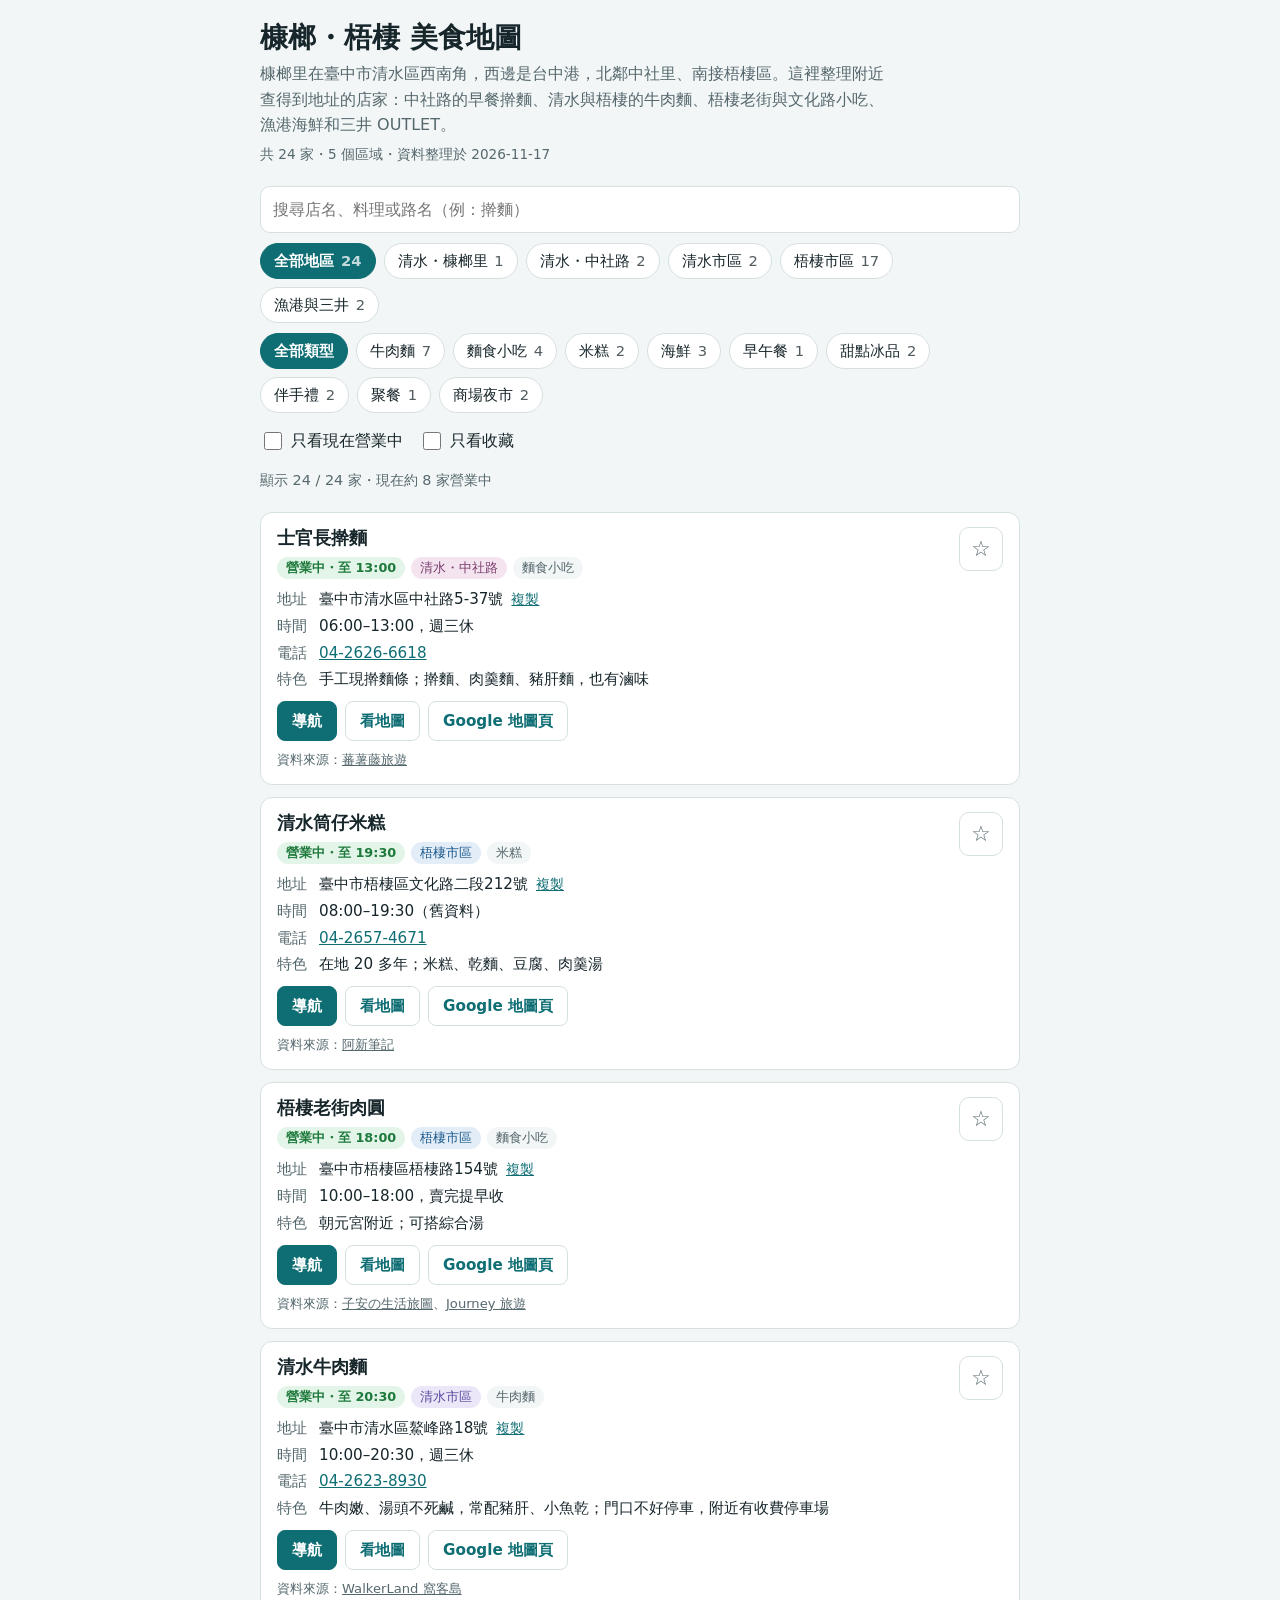
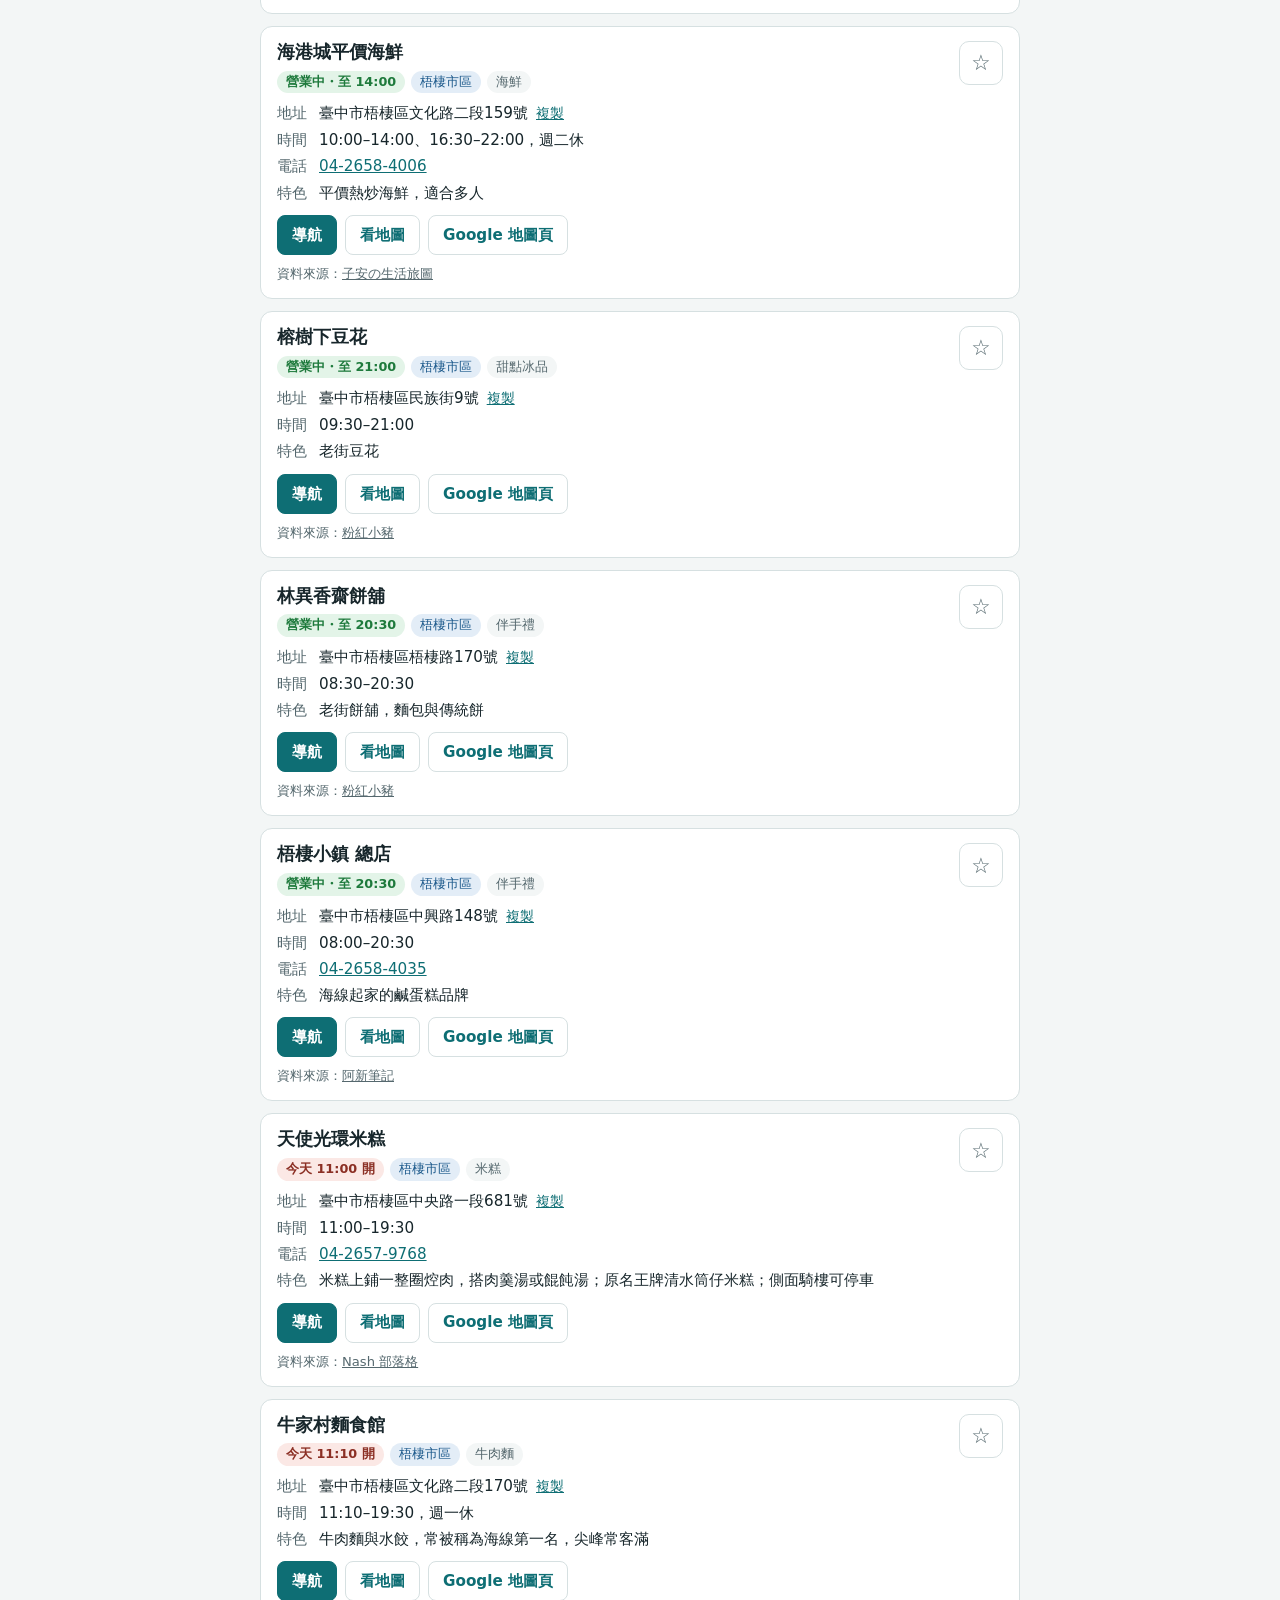
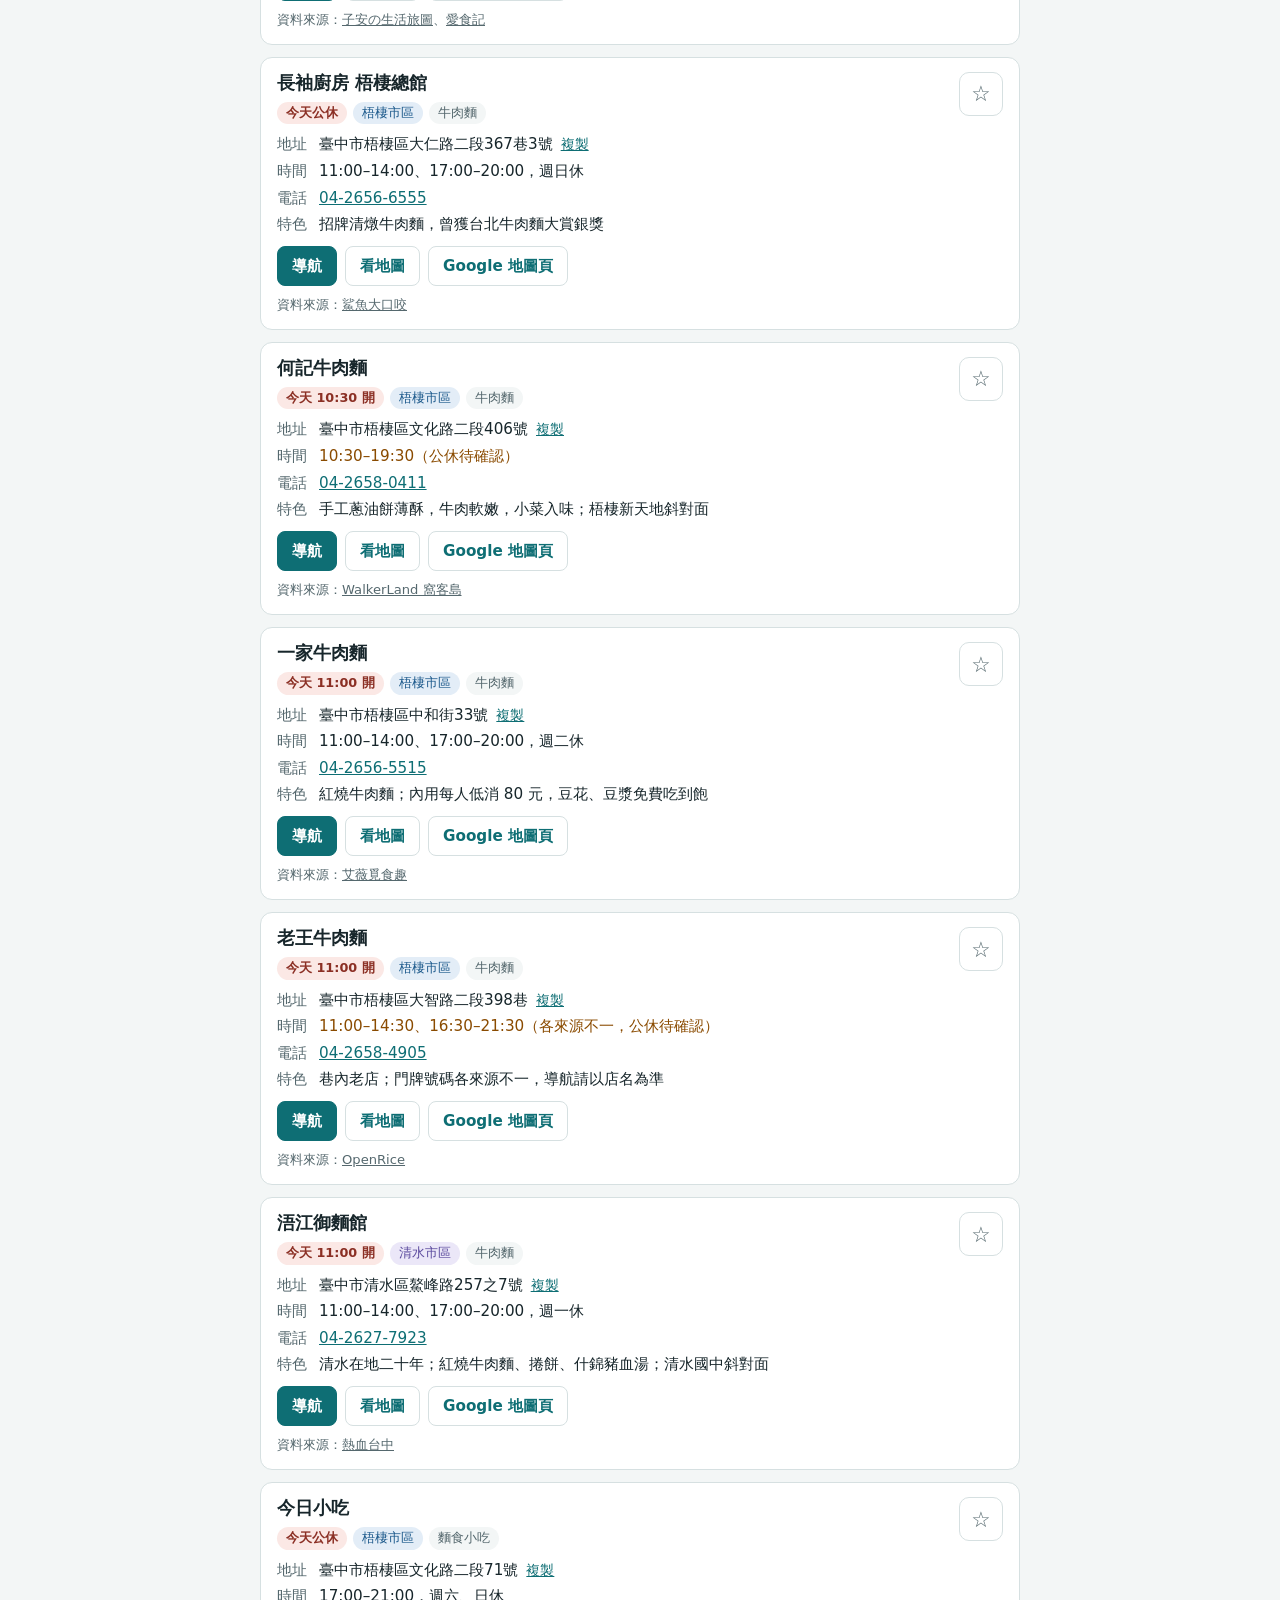
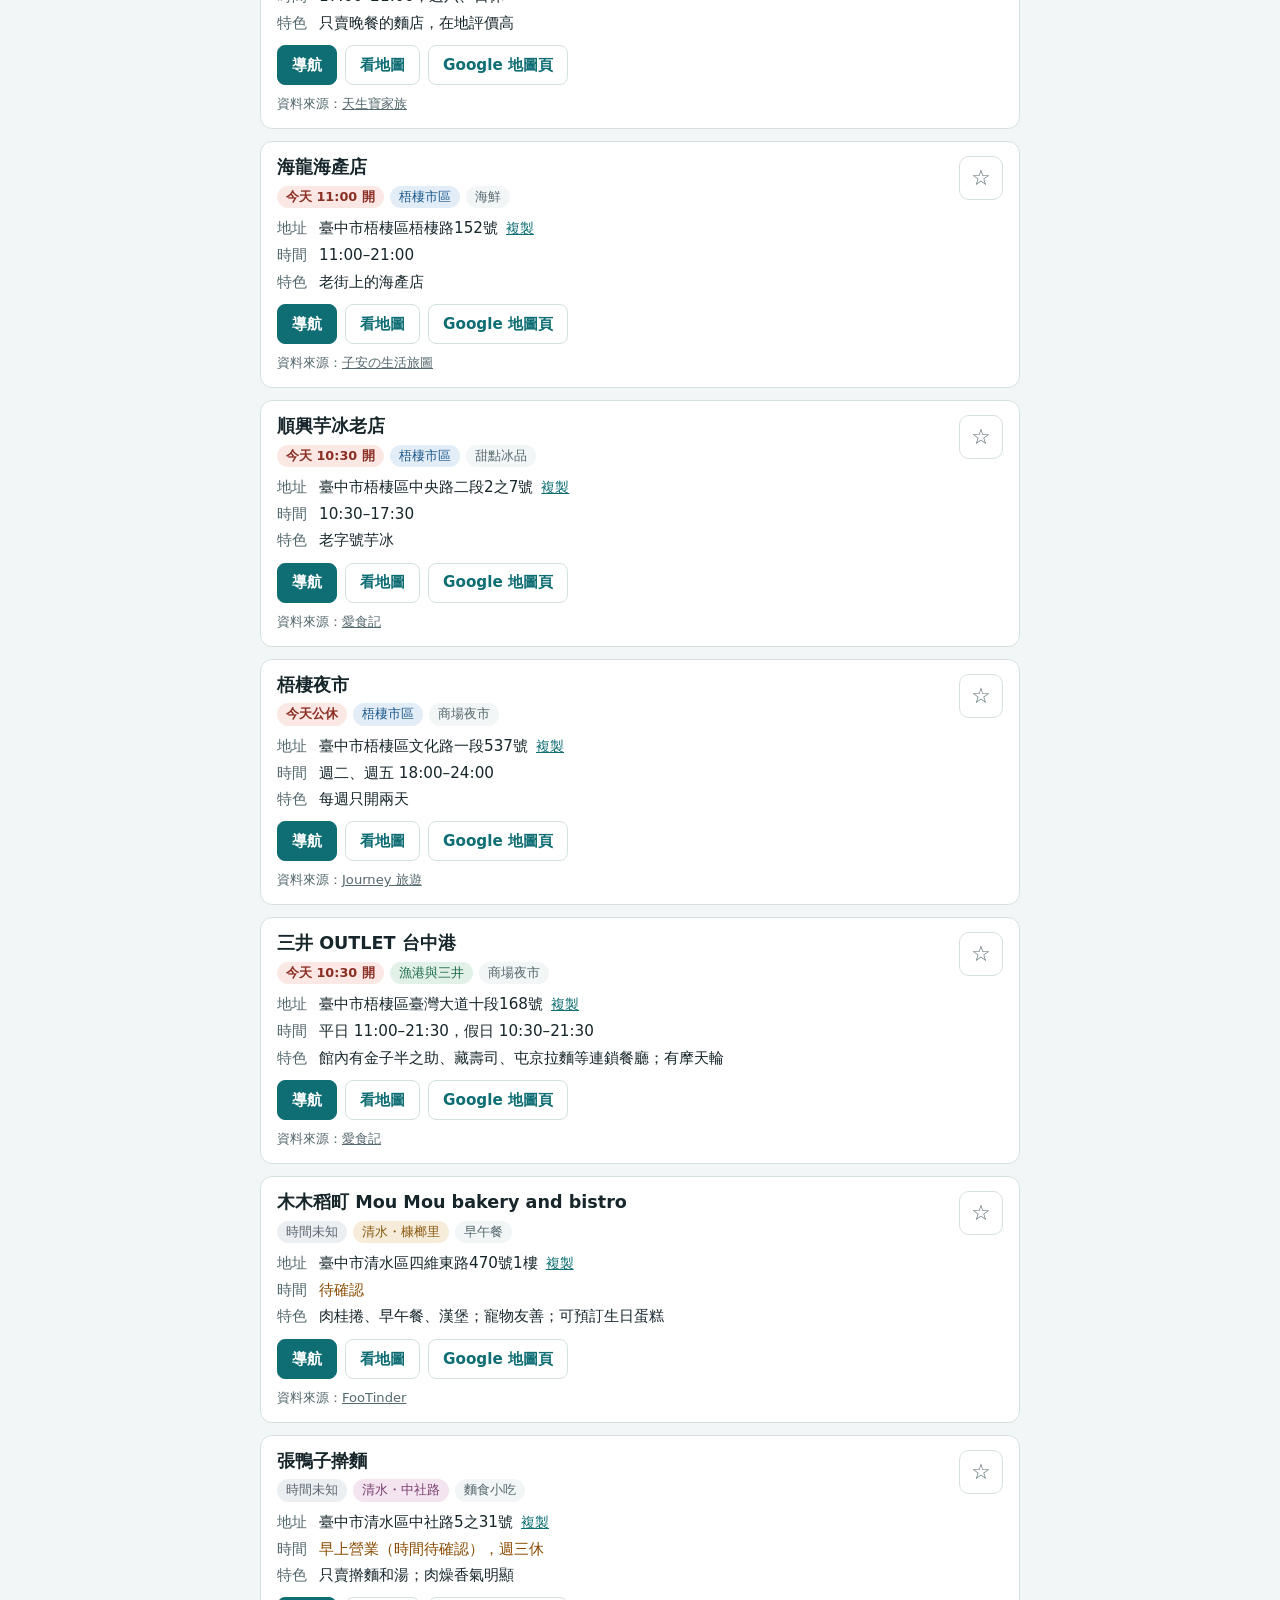
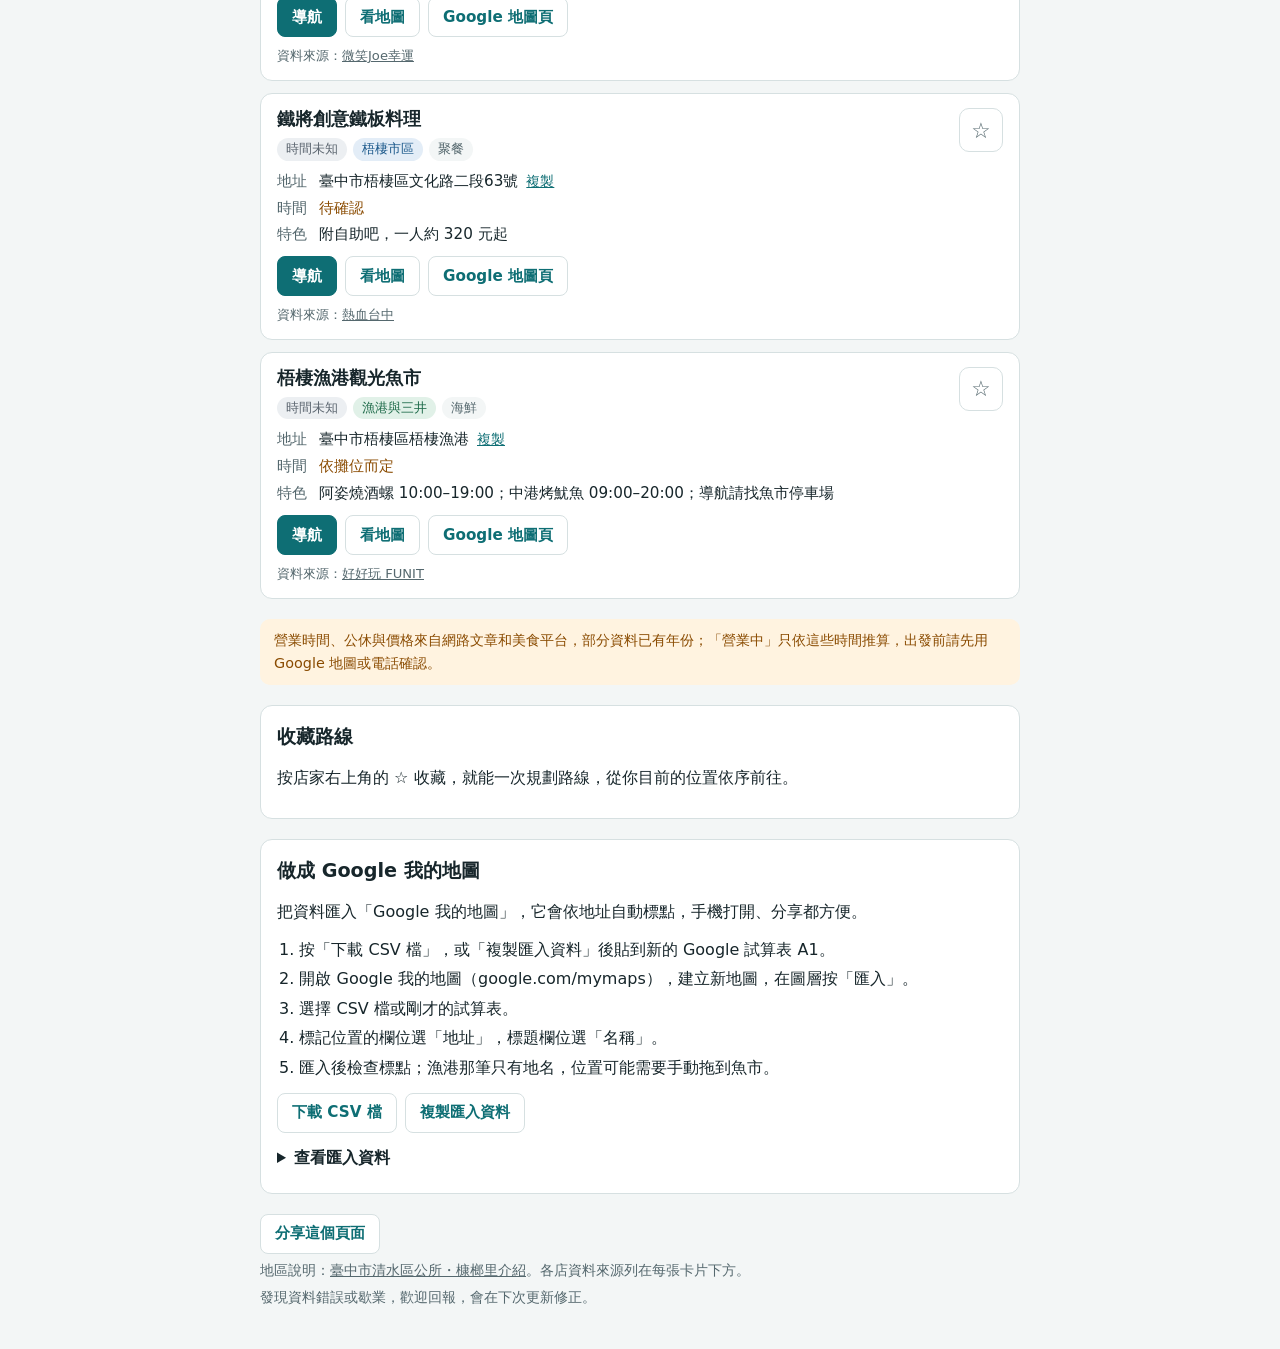
==== commit f1b7c51f: "美食地圖新增牛肉麵店：6 家新店與「牛肉麵」類型 - 新增長袖廚房、何記、一家、老王（梧棲）與清水牛肉麵、浯江御麵館（清水市區） - 新增「清水市區」區域與「牛肉麵」類型，牛家村麵食館改列牛肉麵 - " ====
--- a/food-map/index.html
+++ b/food-map/index.html
@@ -30,6 +30,7 @@
     --area-2: #7a3e6e; --area-2-bg: #f4e4f0;   /* 中社路 */
     --area-3: #1d5a8c; --area-3-bg: #e3edf7;   /* 梧棲市區 */
     --area-4: #1f6b4a; --area-4-bg: #e1f1e8;   /* 漁港與三井 */
+    --area-5: #5b4a9e; --area-5-bg: #ebe7f8;   /* 清水市區 */
     --open: #1e7a3c; --open-bg: #e3f4e8;
     --closed: #8b2f24; --closed-bg: #fbe8e5;
     --unknown: #5c6670; --unknown-bg: #eceff2;
@@ -44,6 +45,7 @@
       --accent: #5cc3c9; --accent-fg: #0b1517; --accent-soft: #1b3436;
       --area-1: #f0c27b; --area-1-bg: #3a2c16; --area-2: #e6a6d9; --area-2-bg: #3a2236;
       --area-3: #8fc0ee; --area-3-bg: #1a2c3e; --area-4: #8fd8b0; --area-4-bg: #173527;
+      --area-5: #c0b3f0; --area-5-bg: #2a2440;
       --open: #8fd6a6; --open-bg: #173322; --closed: #f2a39a; --closed-bg: #3a1a17;
       --unknown: #a9b4bf; --unknown-bg: #232c33; --warn: #f3b46b; --warn-bg: #352512; --star: #f2c14e;
       color-scheme: dark;
@@ -54,6 +56,7 @@
     --accent: #5cc3c9; --accent-fg: #0b1517; --accent-soft: #1b3436;
     --area-1: #f0c27b; --area-1-bg: #3a2c16; --area-2: #e6a6d9; --area-2-bg: #3a2236;
     --area-3: #8fc0ee; --area-3-bg: #1a2c3e; --area-4: #8fd8b0; --area-4-bg: #173527;
+    --area-5: #c0b3f0; --area-5-bg: #2a2440;
     --open: #8fd6a6; --open-bg: #173322; --closed: #f2a39a; --closed-bg: #3a1a17;
     --unknown: #a9b4bf; --unknown-bg: #232c33; --warn: #f3b46b; --warn-bg: #352512; --star: #f2c14e;
     color-scheme: dark;
@@ -131,6 +134,7 @@
   .tag.a-zhongshe { color: var(--area-2); background: var(--area-2-bg); }
   .tag.a-wuqi { color: var(--area-3); background: var(--area-3-bg); }
   .tag.a-harbor { color: var(--area-4); background: var(--area-4-bg); }
+  .tag.a-qingshui { color: var(--area-5); background: var(--area-5-bg); }
   .status { font-weight: 700; }
   .status.open { color: var(--open); background: var(--open-bg); }
   .status.closed { color: var(--closed); background: var(--closed-bg); }
@@ -182,7 +186,7 @@
 <div class="wrap">
   <header>
     <h1>槺榔・梧棲 美食地圖</h1>
-    <p class="lede">槺榔里在臺中市清水區西南角，西邊是台中港，北鄰中社里、南接梧棲區。這裡整理附近查得到地址的店家：中社路的早餐擀麵、梧棲老街與文化路小吃、漁港海鮮和三井 OUTLET。</p>
+    <p class="lede">槺榔里在臺中市清水區西南角，西邊是台中港，北鄰中社里、南接梧棲區。這裡整理附近查得到地址的店家：中社路的早餐擀麵、清水與梧棲的牛肉麵、梧棲老街與文化路小吃、漁港海鮮和三井 OUTLET。</p>
     <p class="meta-line" id="meta-line"></p>
   </header>
 
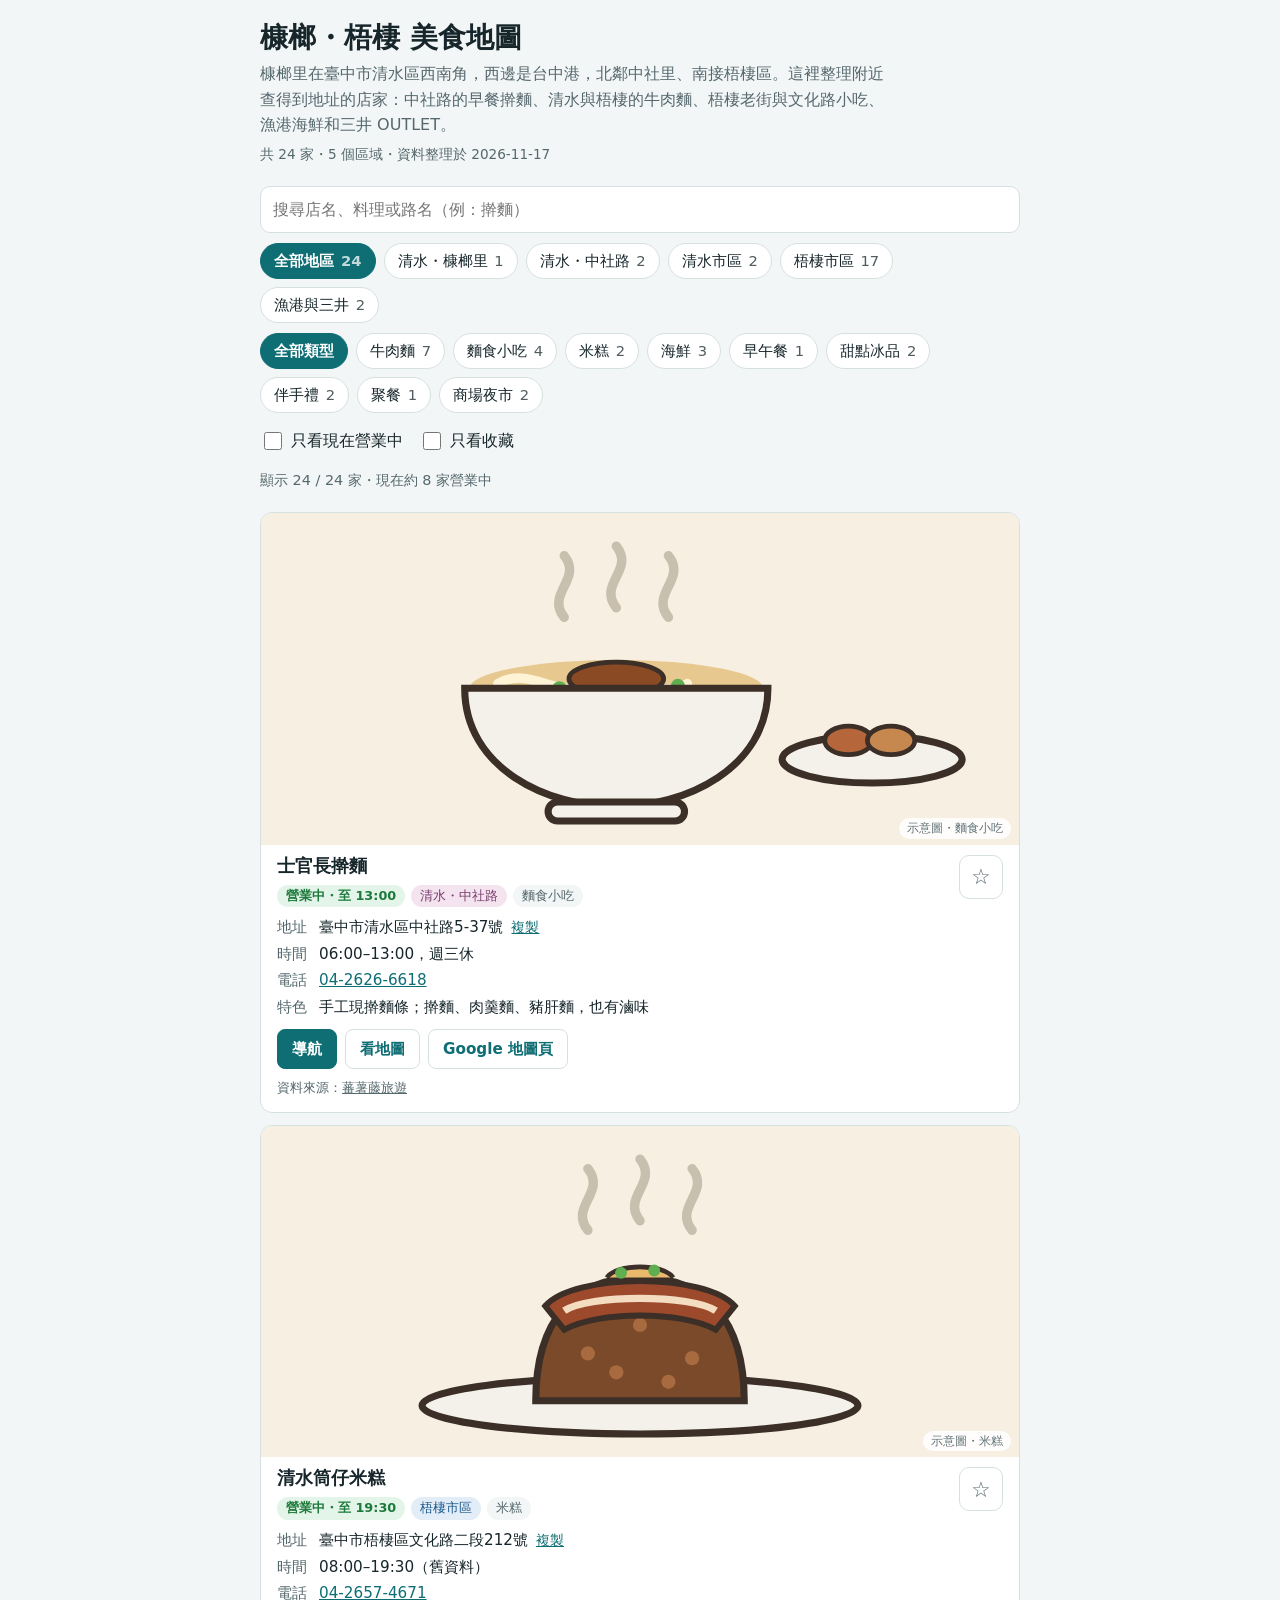
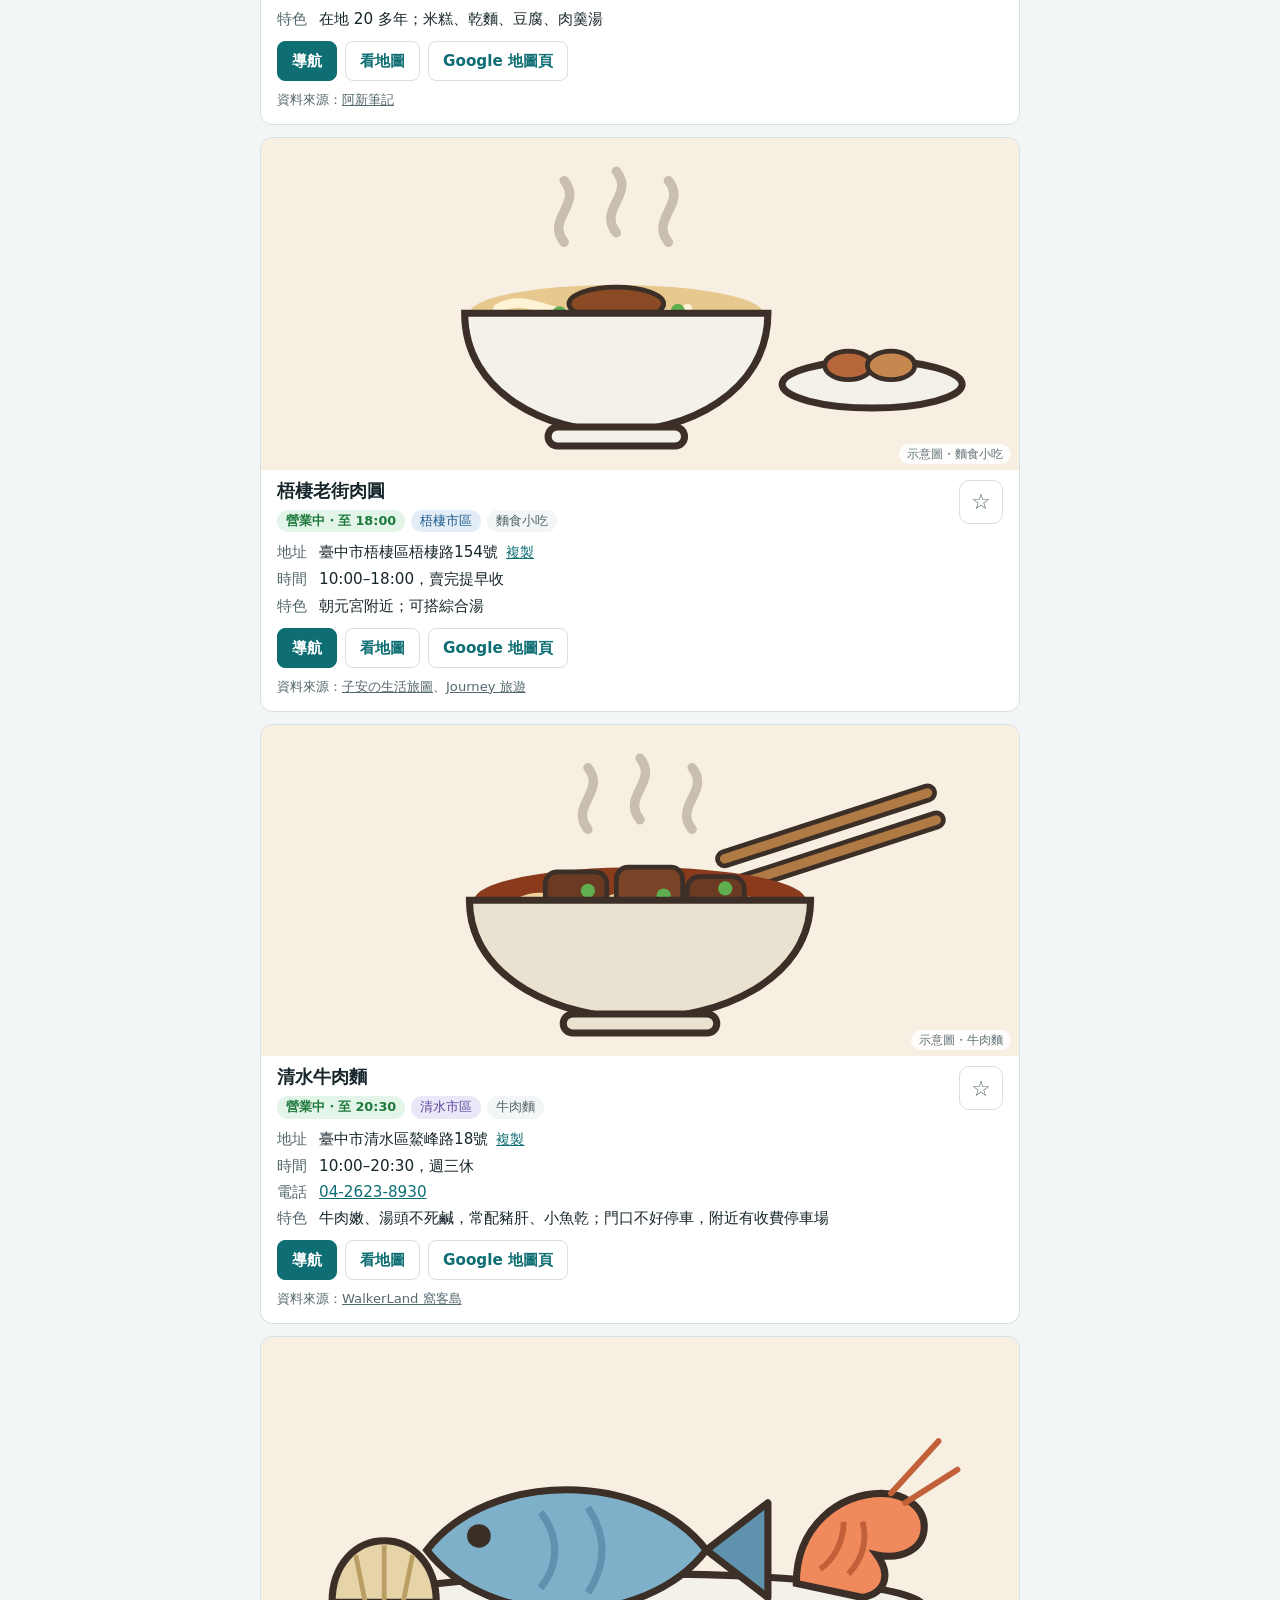
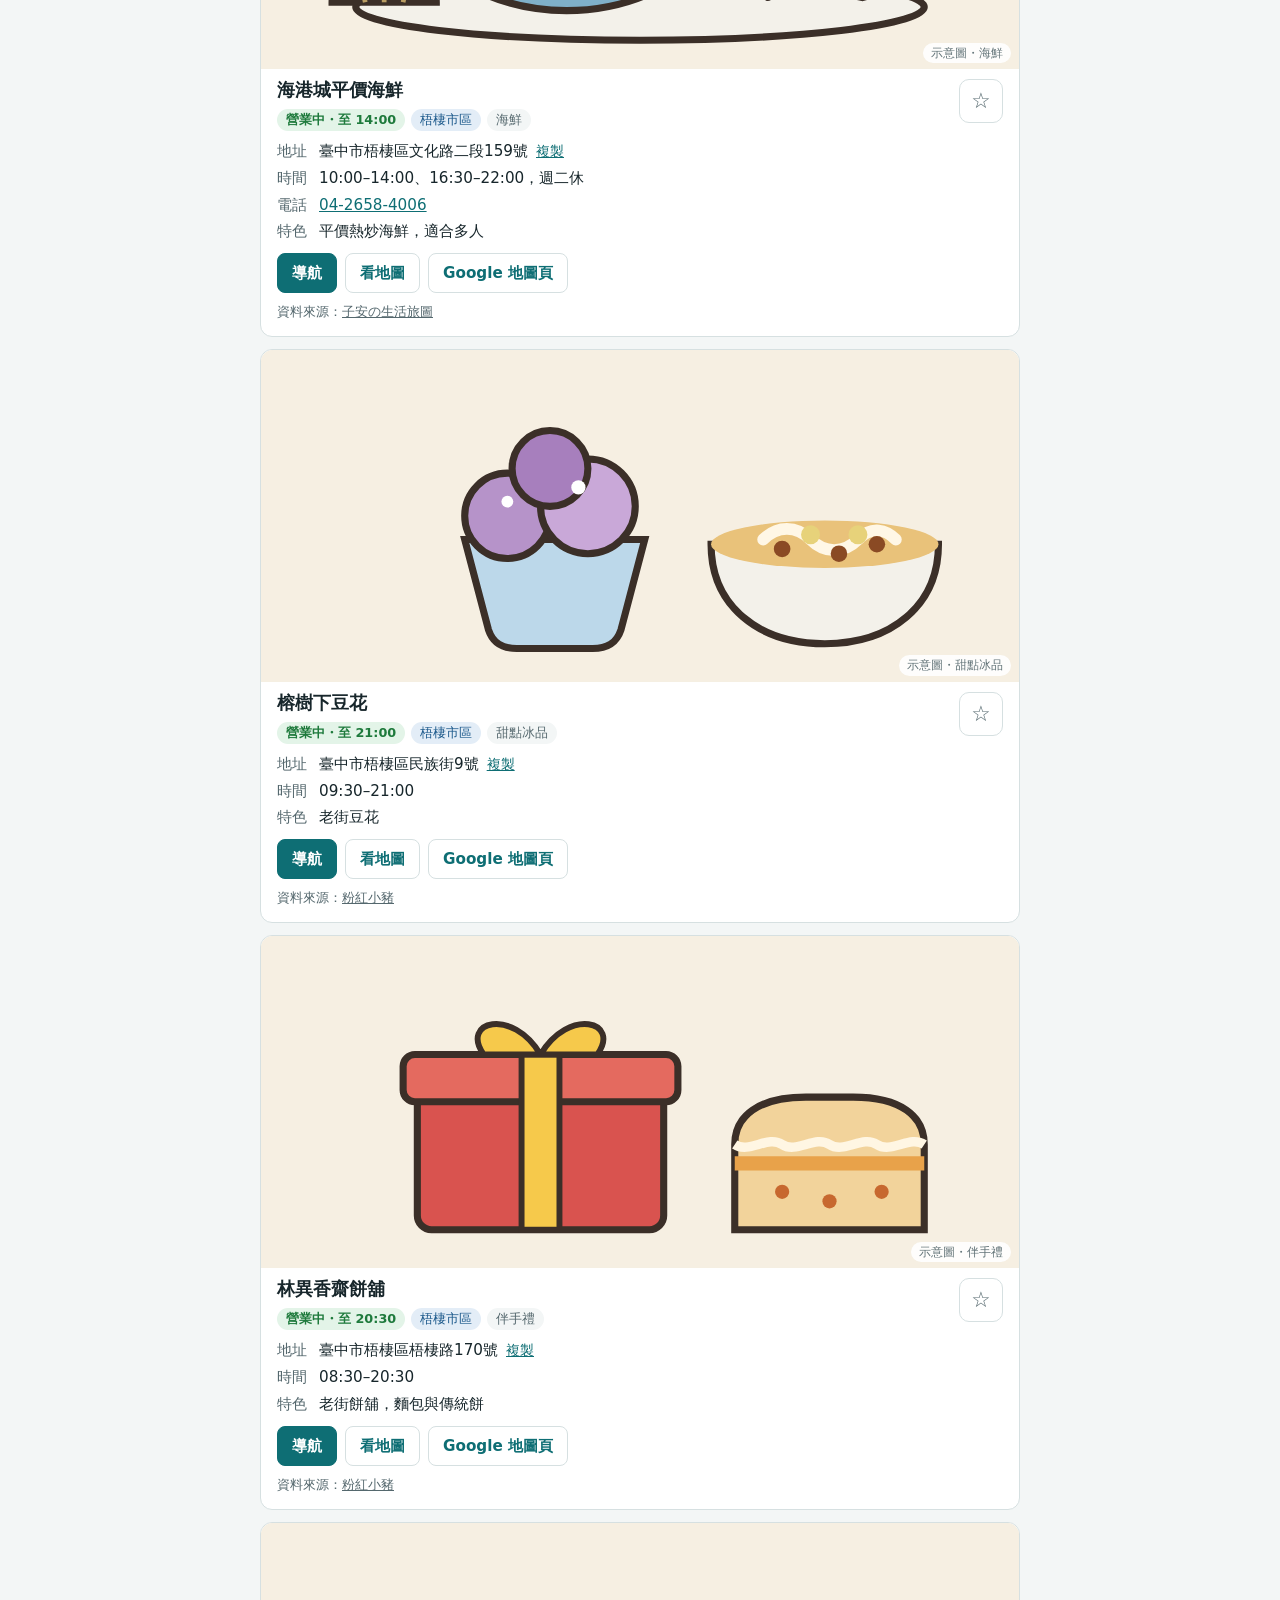
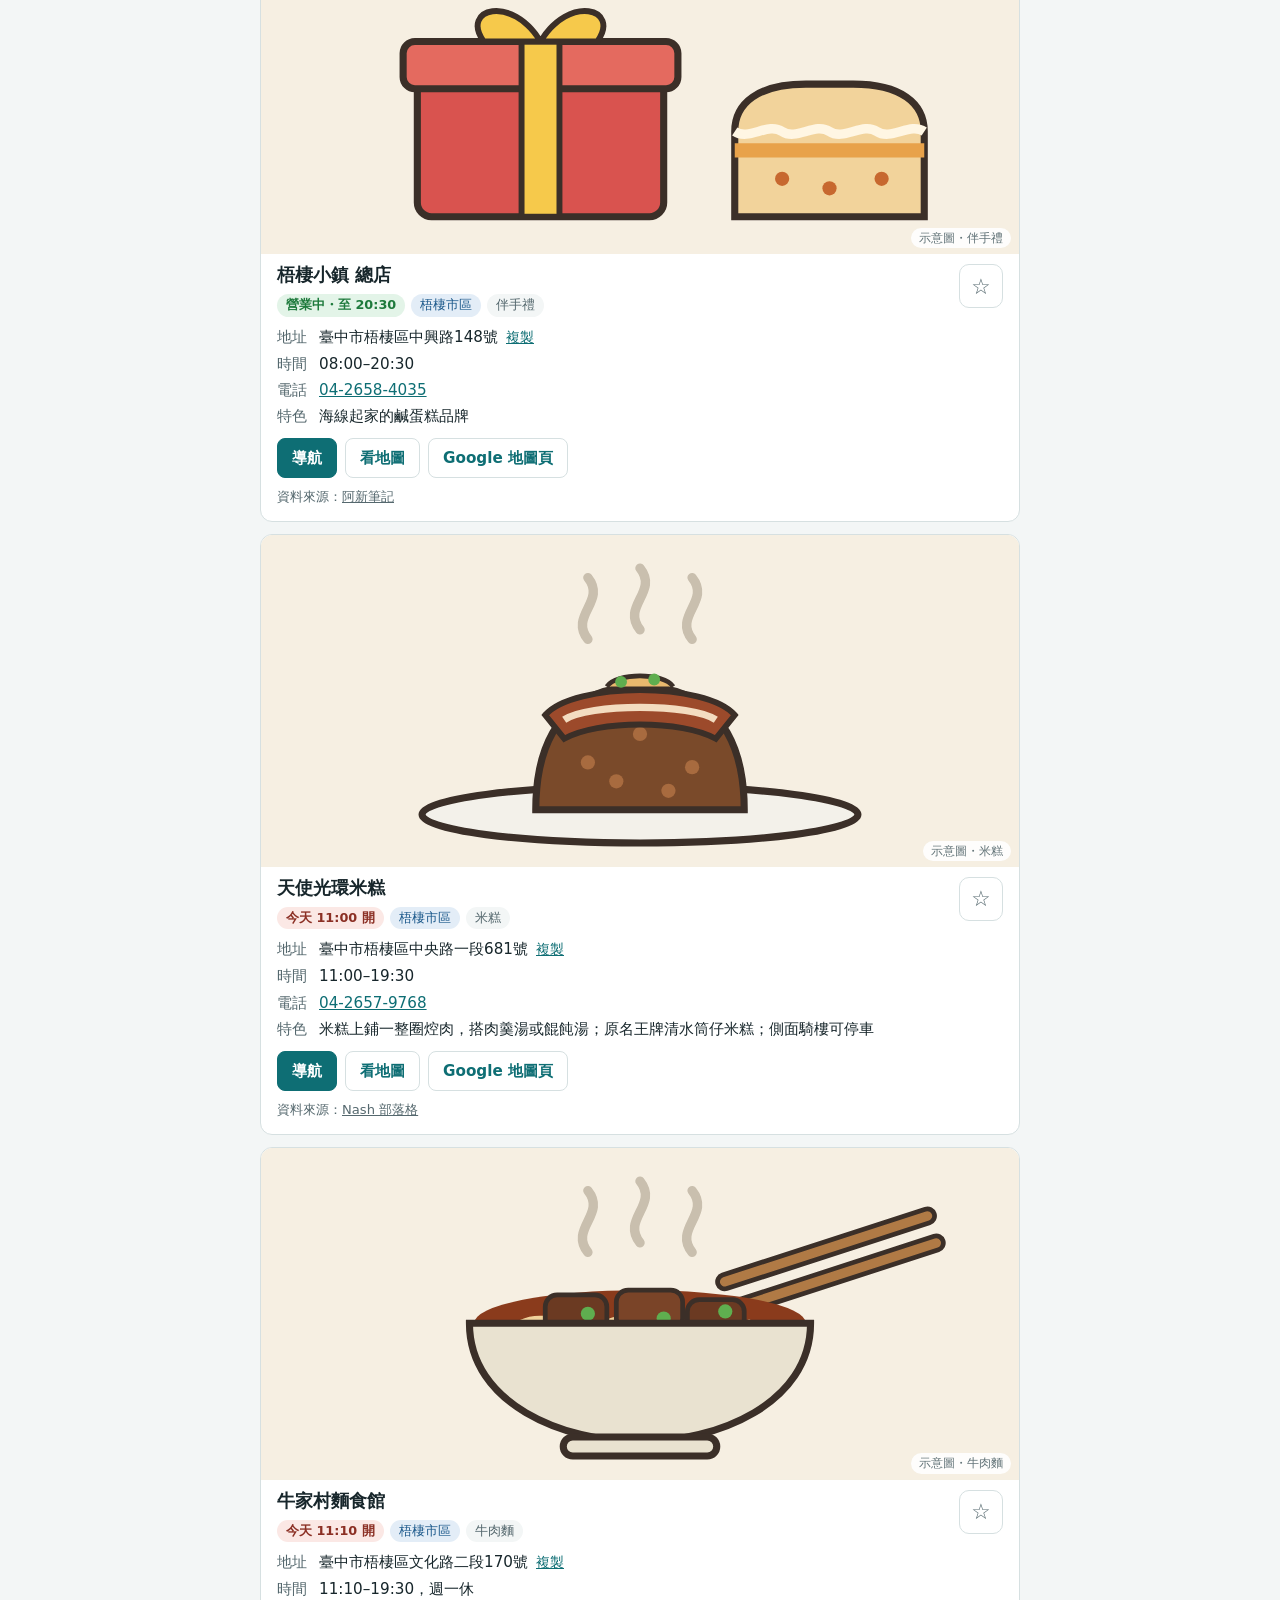
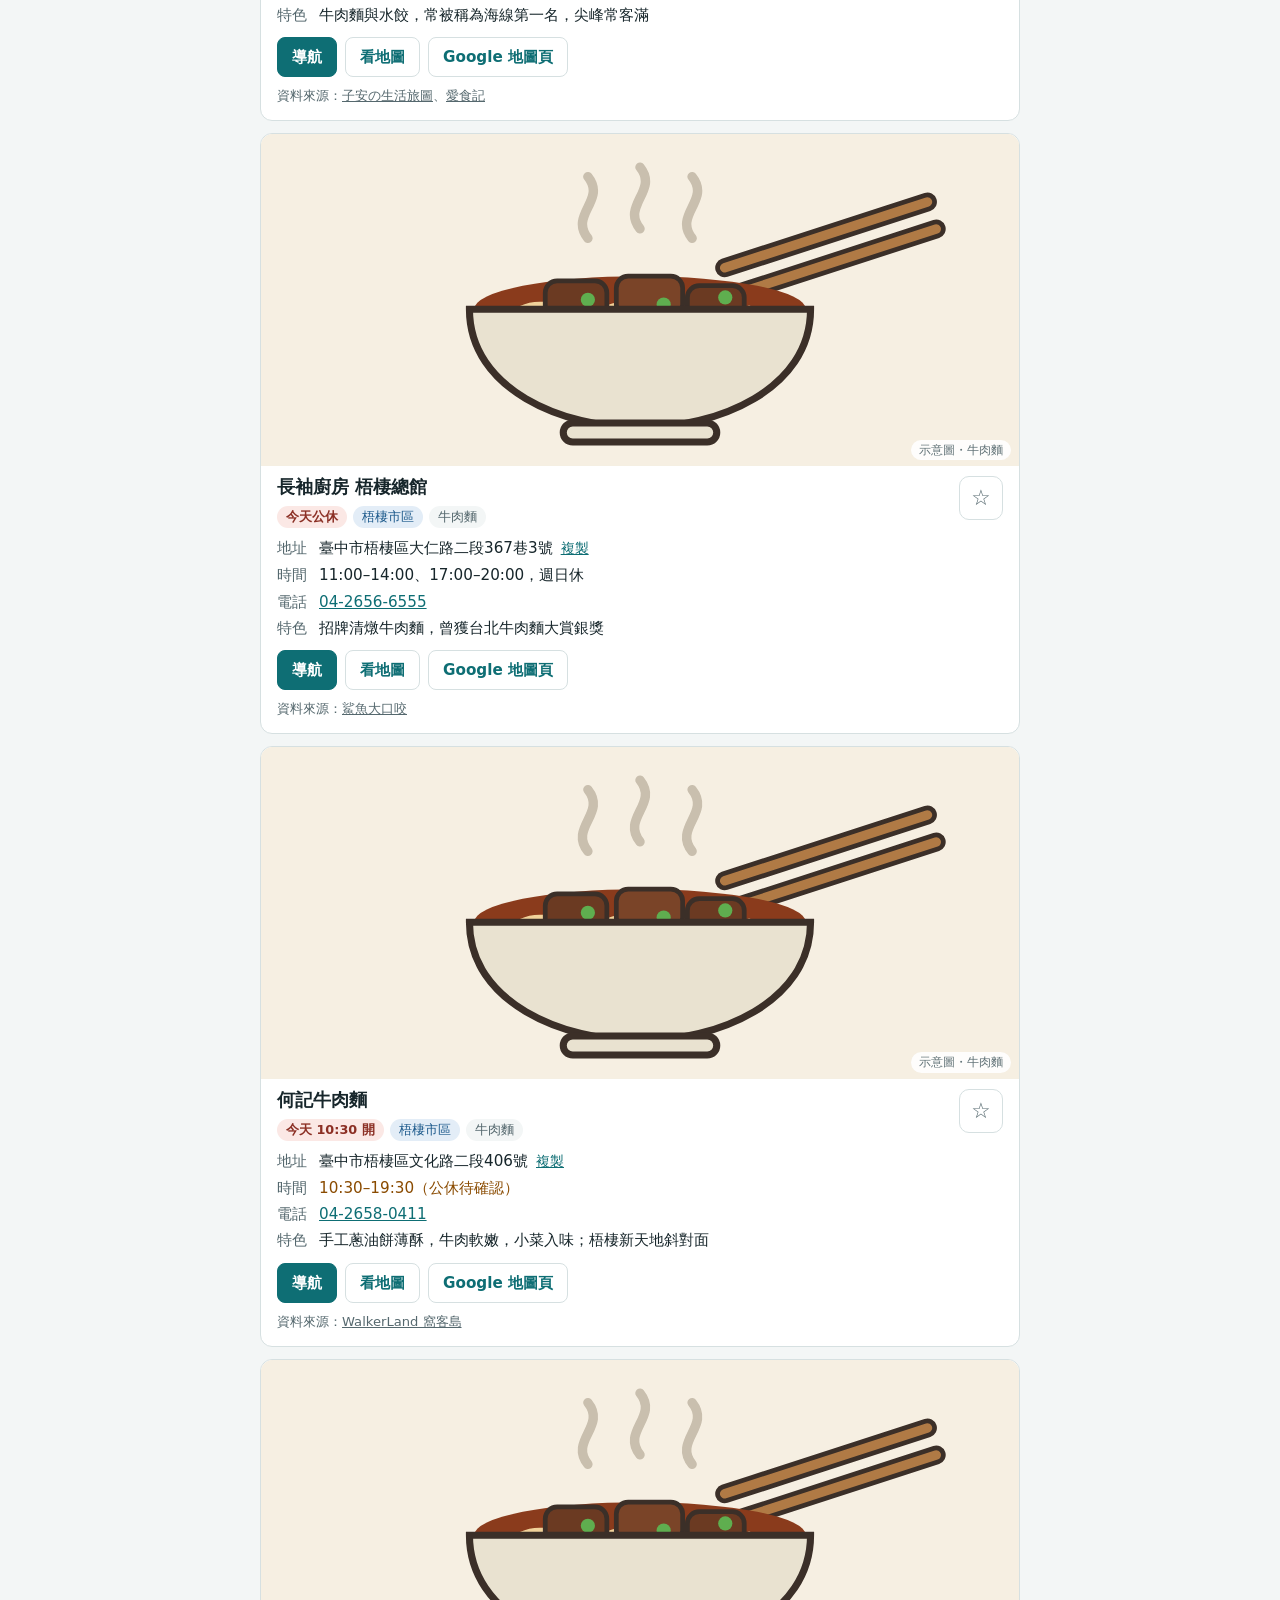
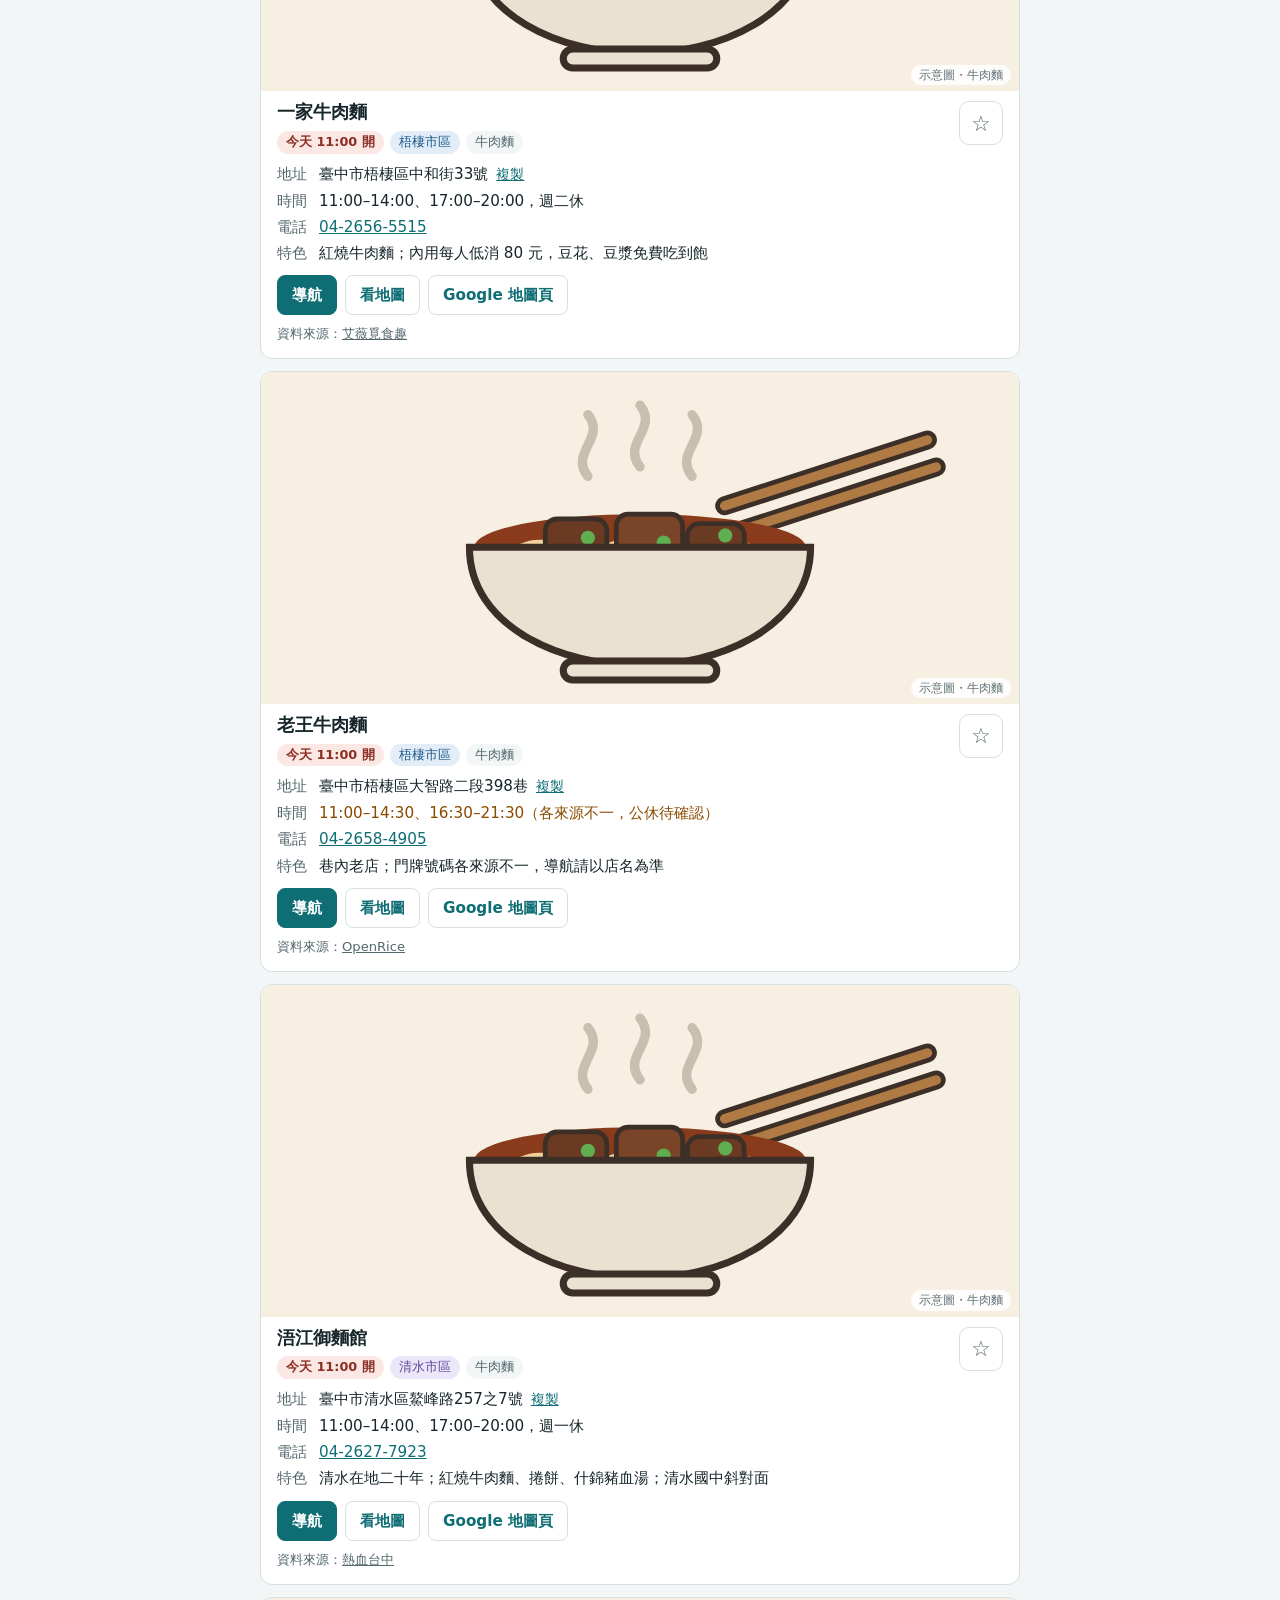
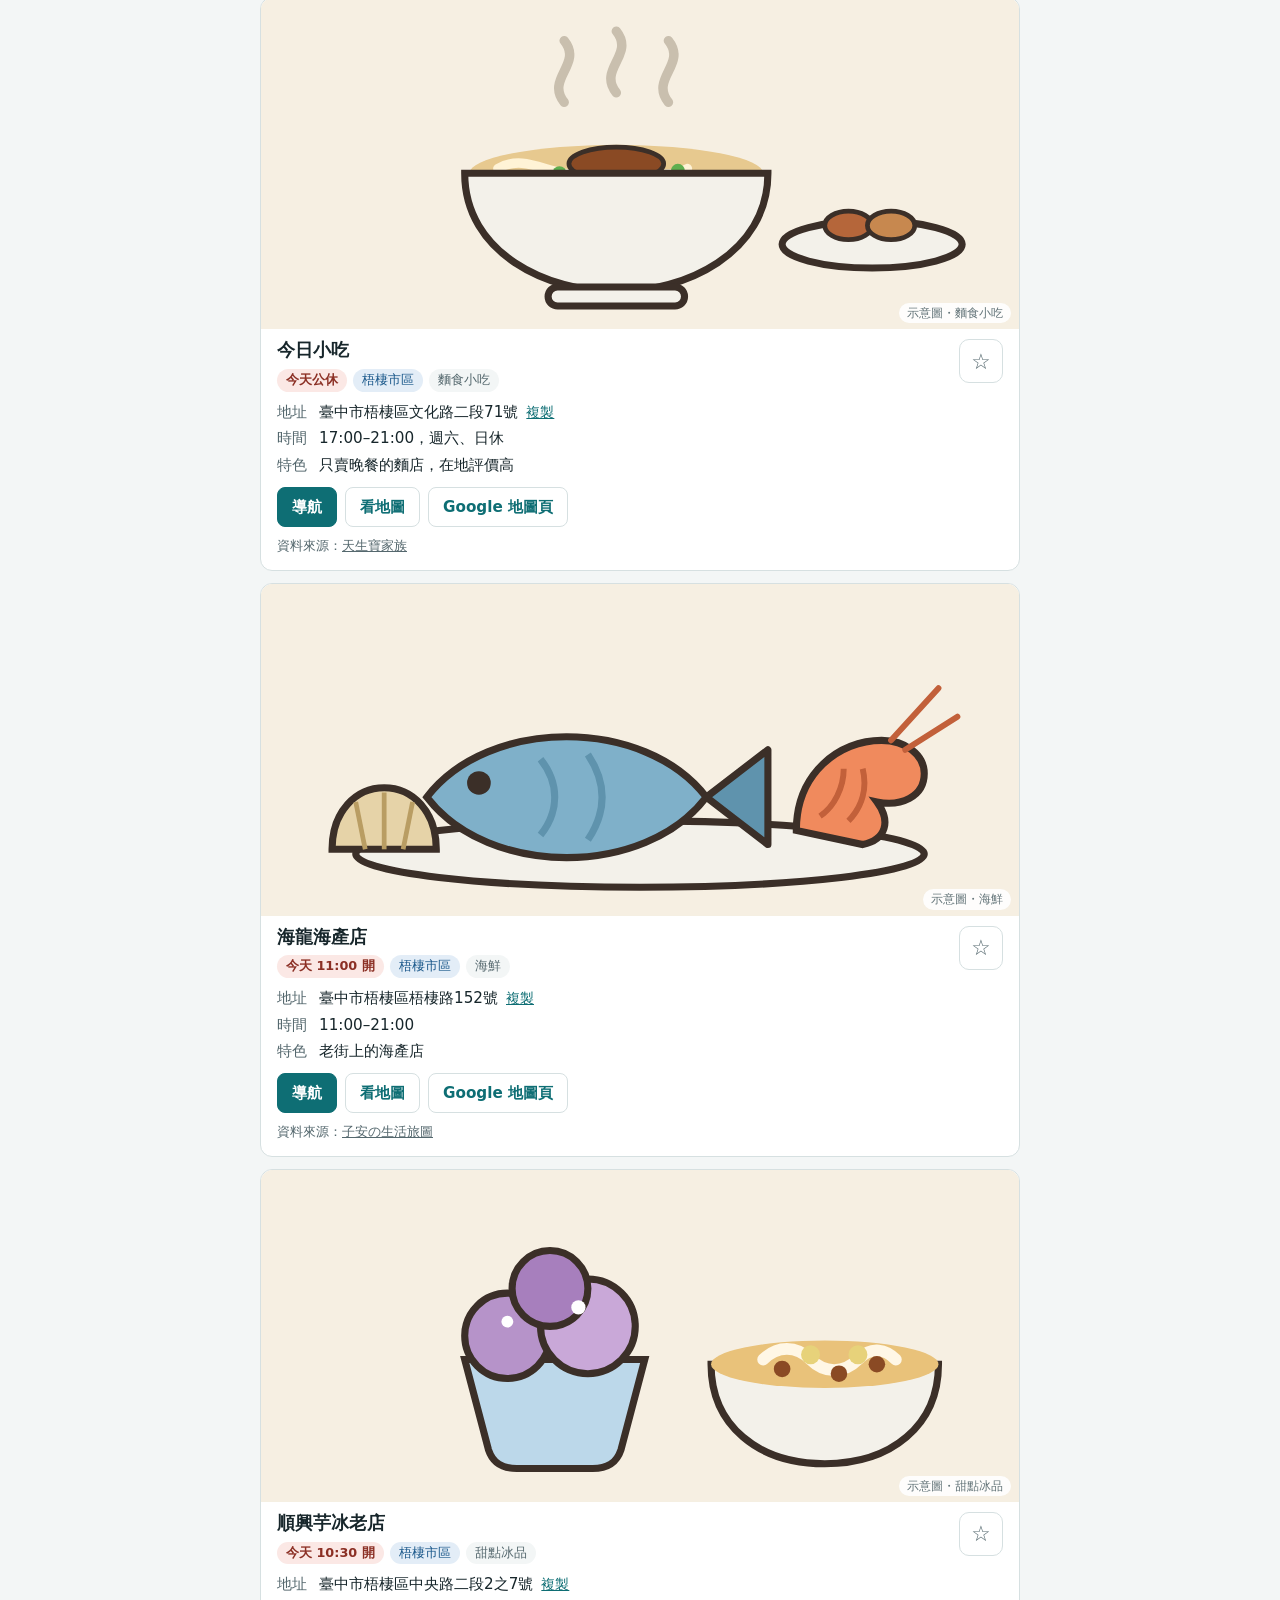
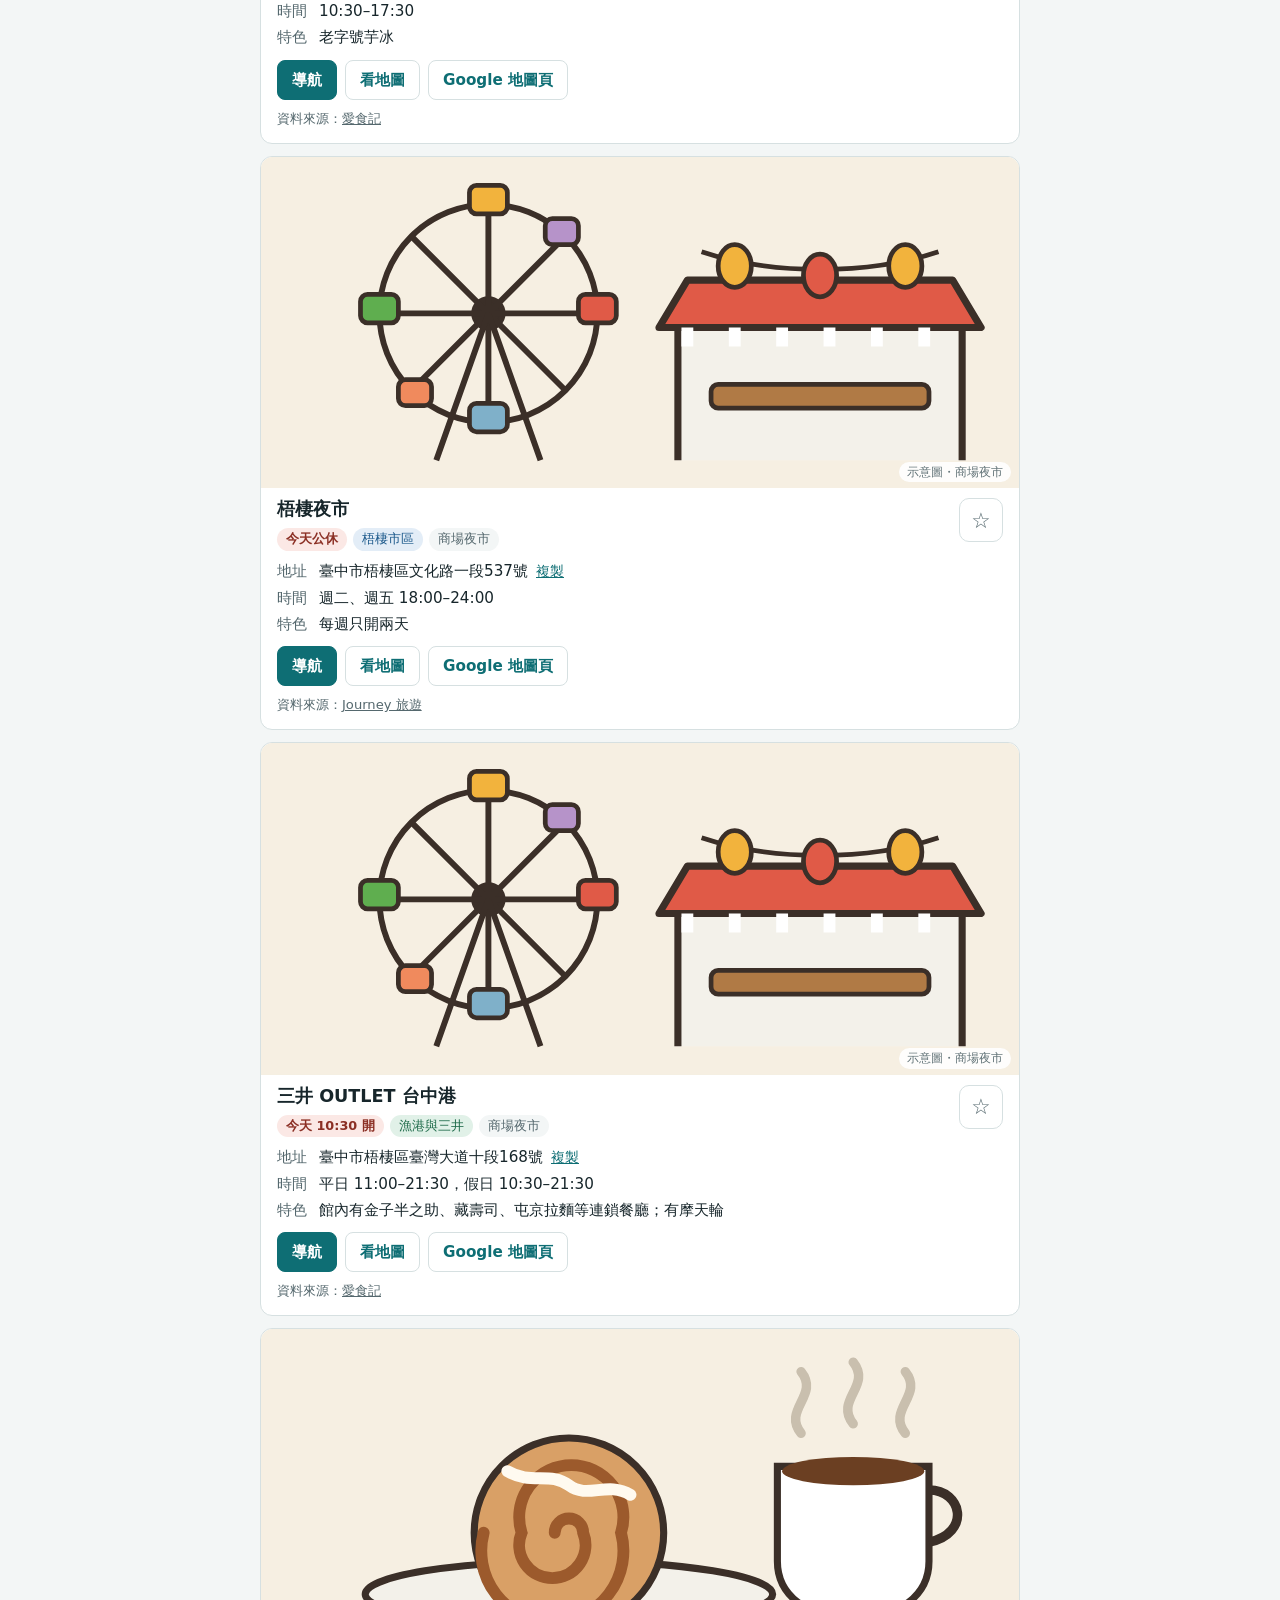
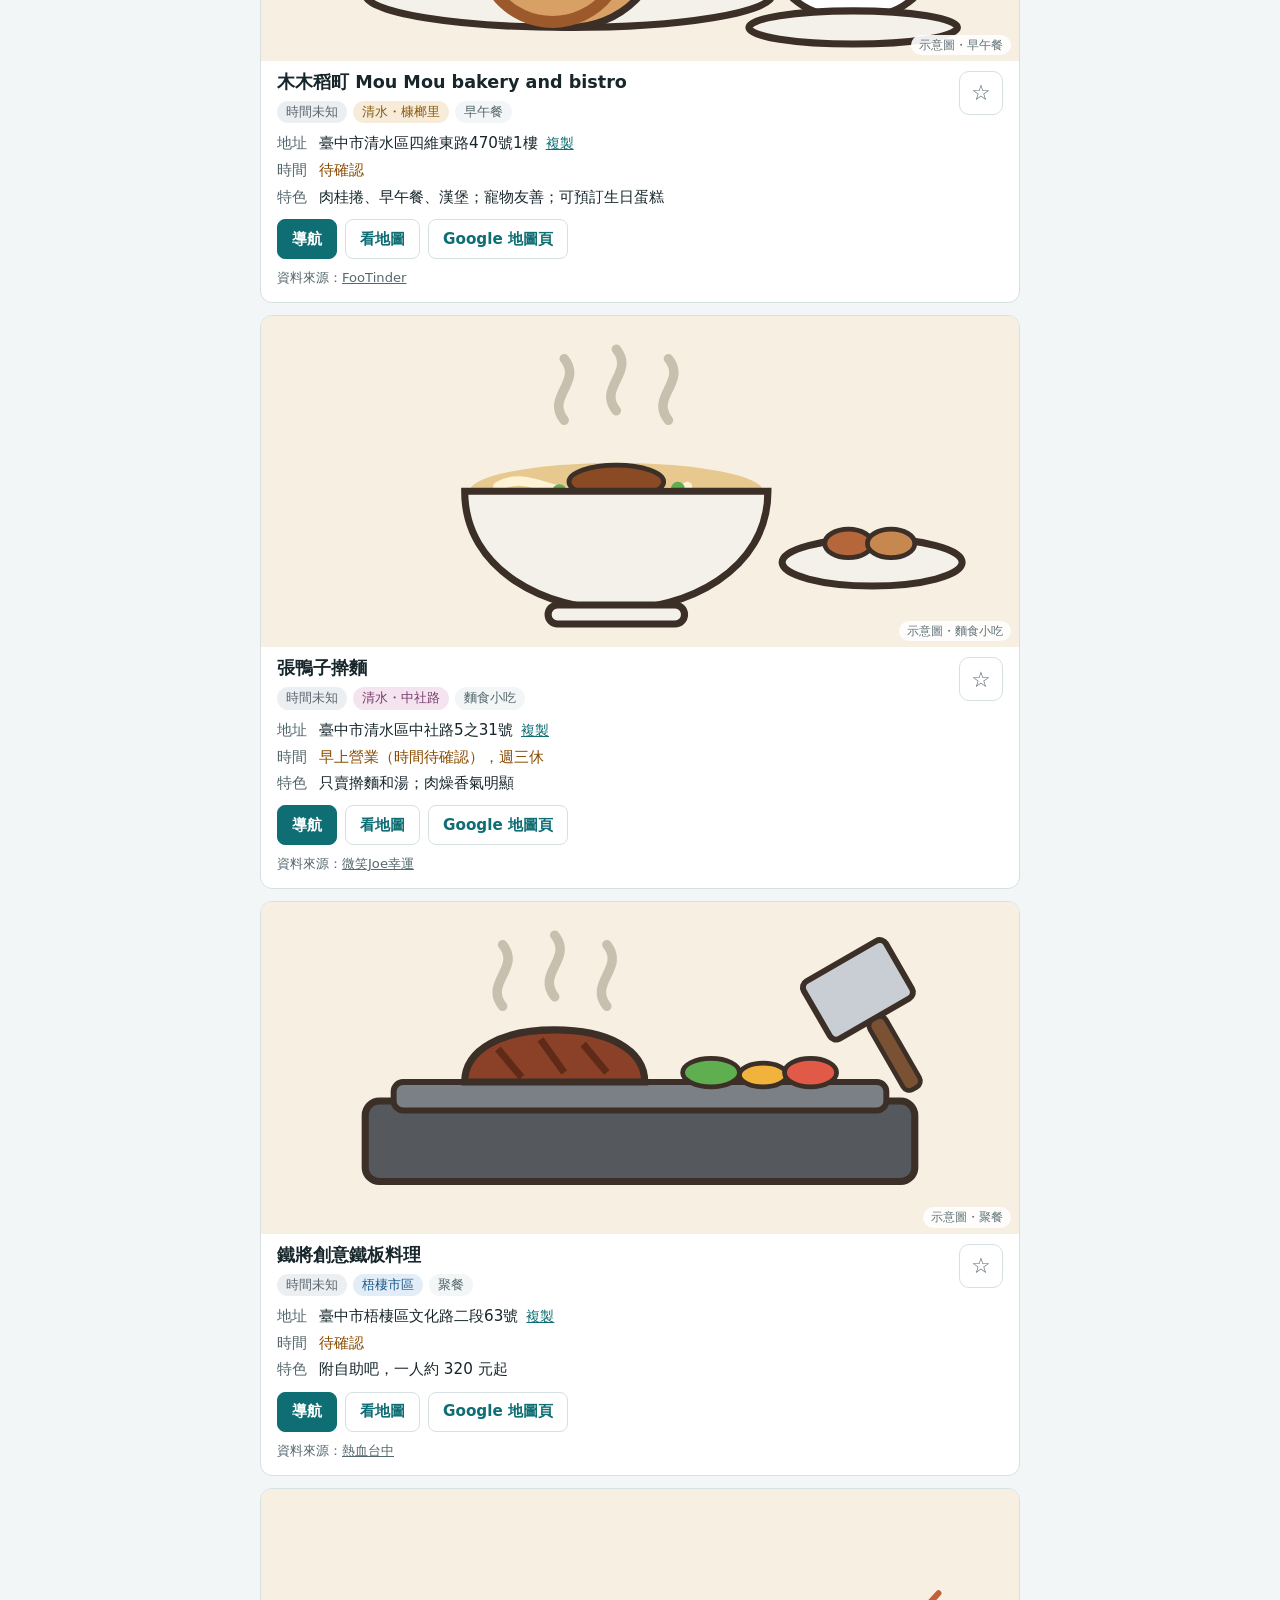
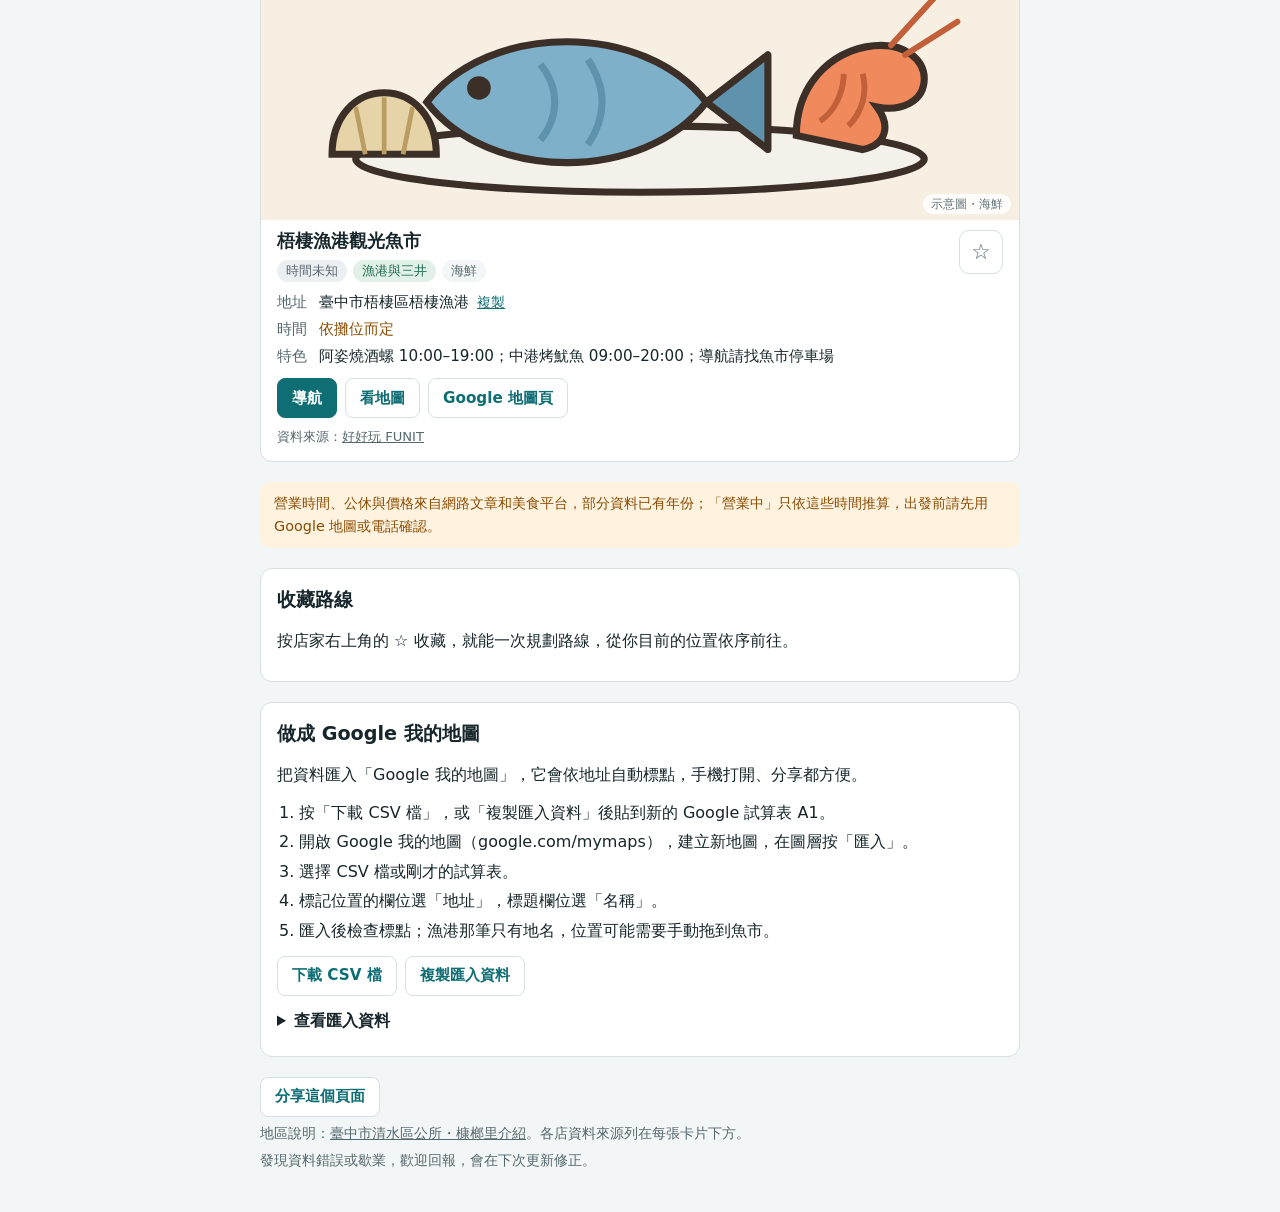
==== commit d0b09994: "美食地圖加入圖片：各類型原創示意插圖，並預留店家照片欄位 - illustrations.js：9 種料理類型的向量插圖，隨深淺色主題切換 - 每張卡片頂部顯示圖片；有 photo 欄位時改顯示店家照" ====
--- a/food-map/index.html
+++ b/food-map/index.html
@@ -36,6 +36,7 @@
     --unknown: #5c6670; --unknown-bg: #eceff2;
     --warn: #8a4b00; --warn-bg: #fff3e0;
     --star: #c98a00;
+    --ill-bg: #f6efe2; --ill-ink: #3b2f28; --ill-steam: #c9bfae;
     --font-body: system-ui, -apple-system, "PingFang TC", "Microsoft JhengHei", "Noto Sans TC", sans-serif;
     --font-mono: ui-monospace, "SFMono-Regular", Menlo, Consolas, monospace;
   }
@@ -48,6 +49,7 @@
       --area-5: #c0b3f0; --area-5-bg: #2a2440;
       --open: #8fd6a6; --open-bg: #173322; --closed: #f2a39a; --closed-bg: #3a1a17;
       --unknown: #a9b4bf; --unknown-bg: #232c33; --warn: #f3b46b; --warn-bg: #352512; --star: #f2c14e;
+      --ill-bg: #2a2723; --ill-ink: #cfc4b5; --ill-steam: #7d7468;
       color-scheme: dark;
     }
   }
@@ -59,6 +61,7 @@
     --area-5: #c0b3f0; --area-5-bg: #2a2440;
     --open: #8fd6a6; --open-bg: #173322; --closed: #f2a39a; --closed-bg: #3a1a17;
     --unknown: #a9b4bf; --unknown-bg: #232c33; --warn: #f3b46b; --warn-bg: #352512; --star: #f2c14e;
+    --ill-bg: #2a2723; --ill-ink: #cfc4b5; --ill-steam: #7d7468;
     color-scheme: dark;
   }
   * { box-sizing: border-box; }
@@ -123,6 +126,12 @@
   .place {
     background: var(--surface); border: 1px solid var(--line); border-radius: 12px;
     padding: 14px 16px; display: grid; gap: 8px; min-width: 0;
+  }
+  .figure { margin: -14px -16px 2px; position: relative; border-radius: 12px 12px 0 0; overflow: hidden; background: var(--ill-bg); }
+  .figure svg, .figure img { display: block; width: 100%; height: auto; aspect-ratio: 320 / 140; max-width: 100%; object-fit: cover; }
+  .figure figcaption {
+    position: absolute; right: 8px; bottom: 6px; font-size: 0.72rem; padding: 1px 8px; border-radius: 999px;
+    background: var(--surface); color: var(--muted); opacity: 0.92;
   }
   .place-top { display: flex; gap: 10px; align-items: flex-start; justify-content: space-between; }
   .place-title { min-width: 0; display: grid; gap: 6px; }
@@ -255,6 +264,7 @@
 <div class="toast" id="toast" role="status" aria-live="polite" hidden></div>
 
 <script src="places.js"></script>
+<script src="illustrations.js"></script>
 <script>
 (function () {
   "use strict";
@@ -327,9 +337,31 @@
     catch (e) { if (fallbackEl) { fallbackEl.focus(); fallbackEl.select(); } toast("請手動選取後複製"); return false; }
   }
 
+  // ---------- 圖片：有店家照片用照片，沒有就用該類型的示意插圖 ----------
+  function figure(p) {
+    const fig = mk("figure", "figure");
+    if (p.photo) {
+      const img = document.createElement("img");
+      img.src = p.photo; img.alt = p.photoAlt || p.name; img.loading = "lazy"; img.decoding = "async";
+      img.width = 640; img.height = 280;
+      img.addEventListener("error", () => { fig.replaceChildren(); illustrate(fig, p); }, { once: true });
+      fig.append(img, mk("figcaption", "", p.photoCredit ? "照片：" + p.photoCredit : "店家照片"));
+    } else {
+      illustrate(fig, p);
+    }
+    return fig;
+  }
+  function illustrate(fig, p) {
+    const art = (window.FOOD_ILLUSTRATIONS || {})[p.kind];
+    if (!art) { fig.hidden = true; return; }
+    fig.insertAdjacentHTML("afterbegin", art); // 固定的原創插圖字串，不含使用者資料
+    fig.append(mk("figcaption", "", "示意圖・" + p.kind));
+  }
+
   // ---------- 卡片 ----------
   function card(p, now) {
     const li = mk("li", "place"); li.id = "p-" + p.id;
+    li.append(figure(p));
     const top = mk("div", "place-top");
     const title = mk("div", "place-title");
     title.append(mk("h3", "place-name", p.name));
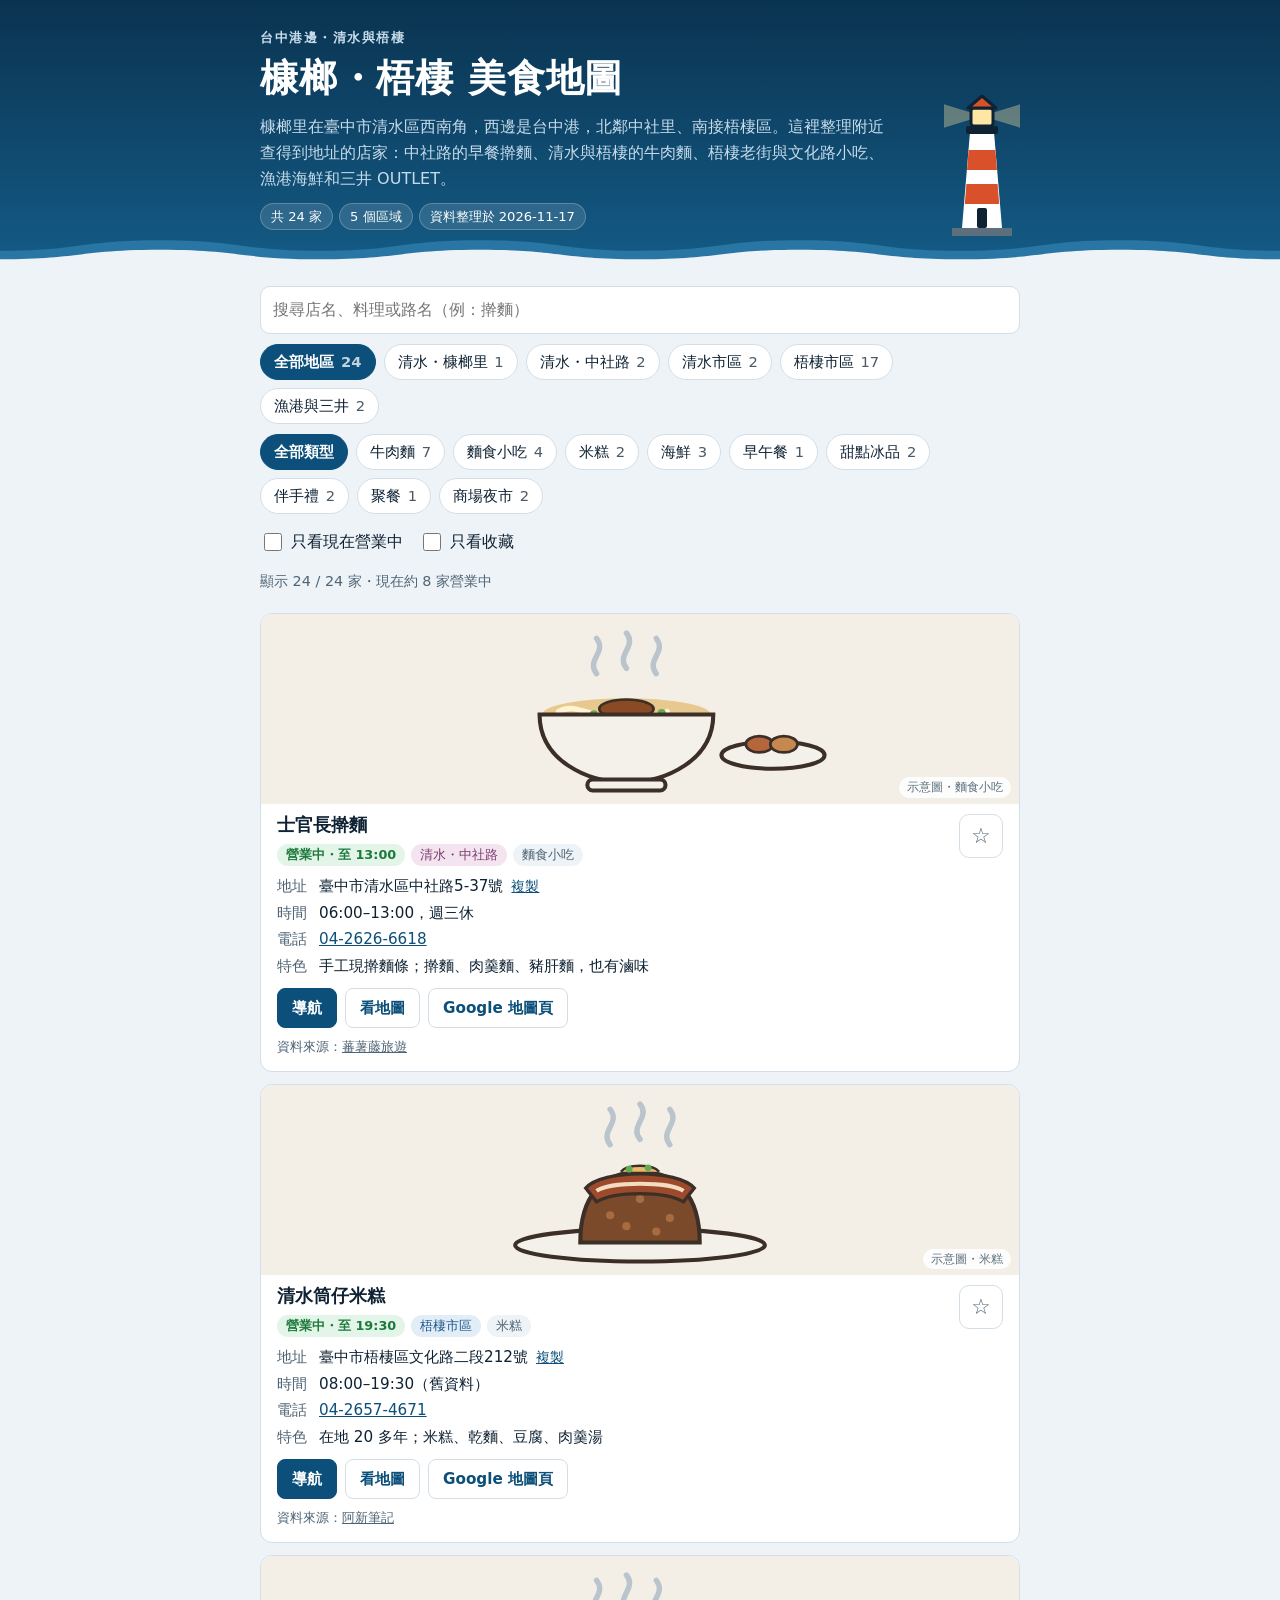
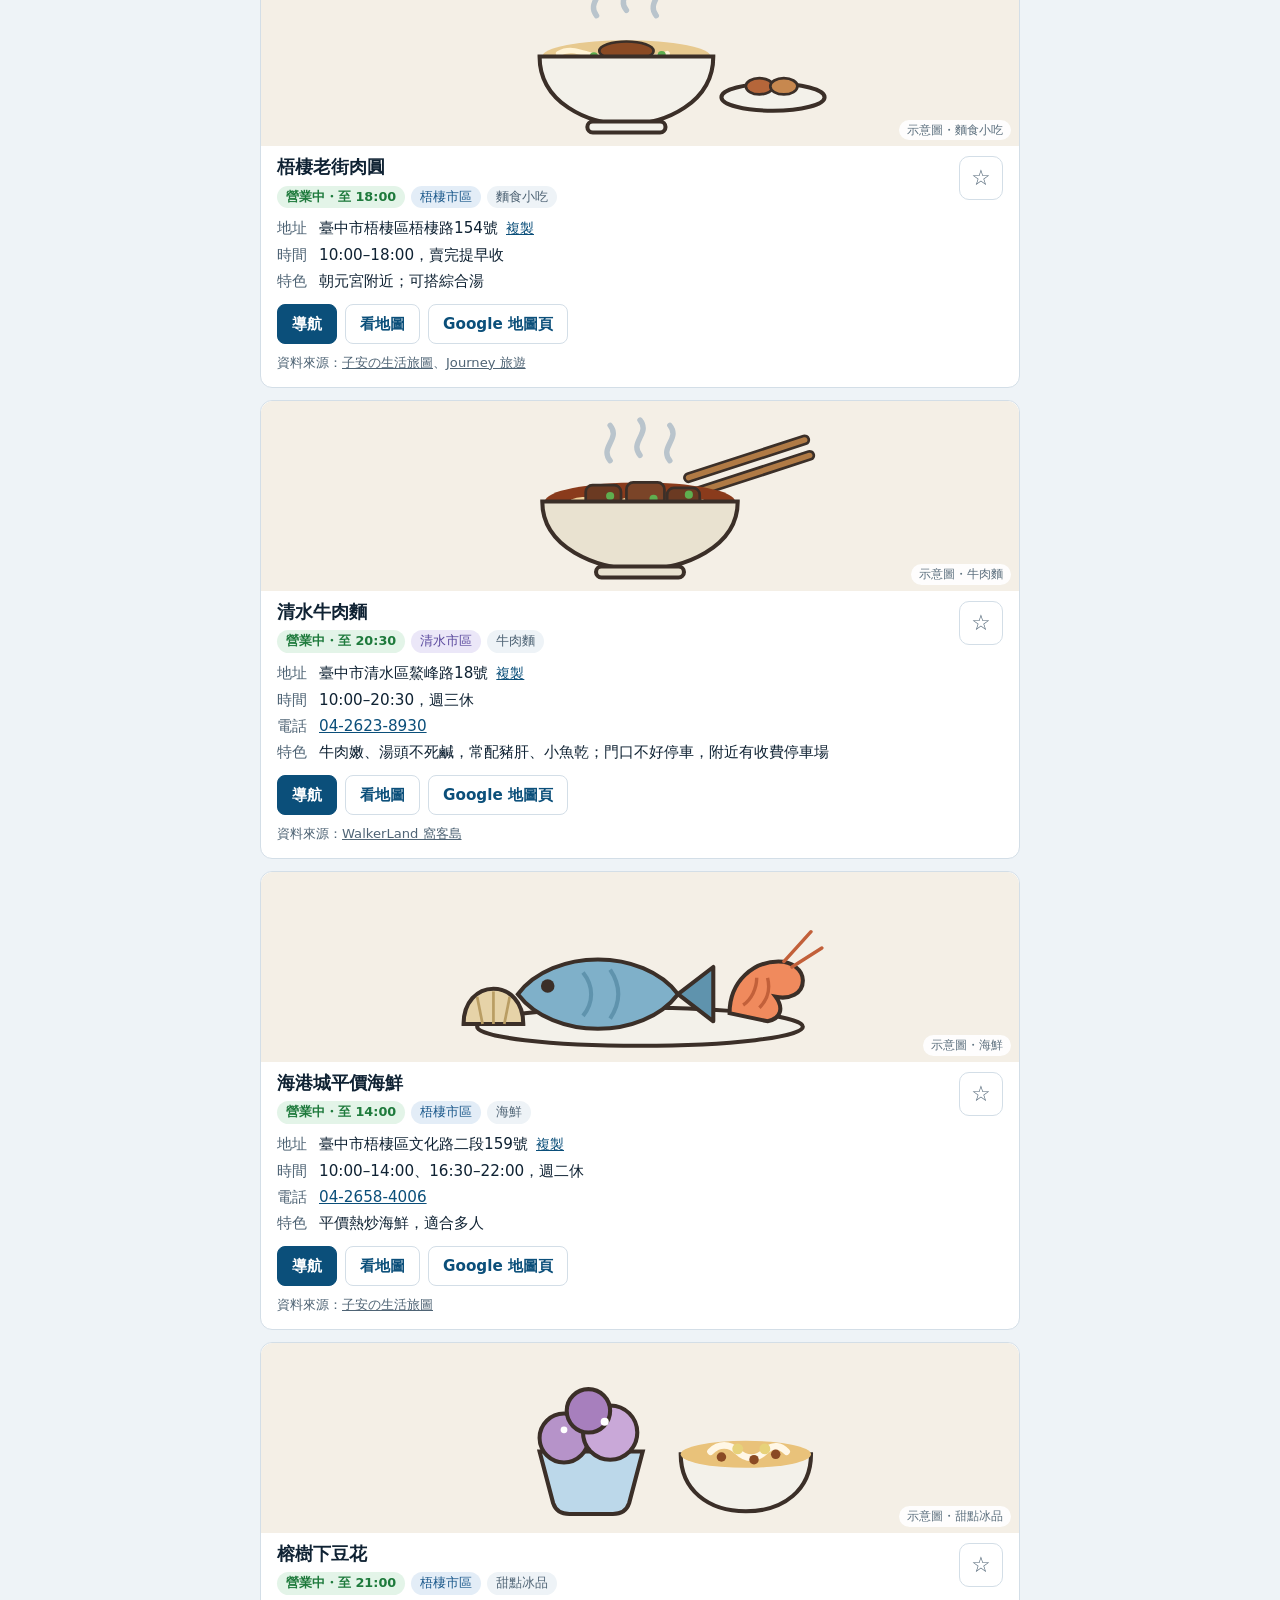
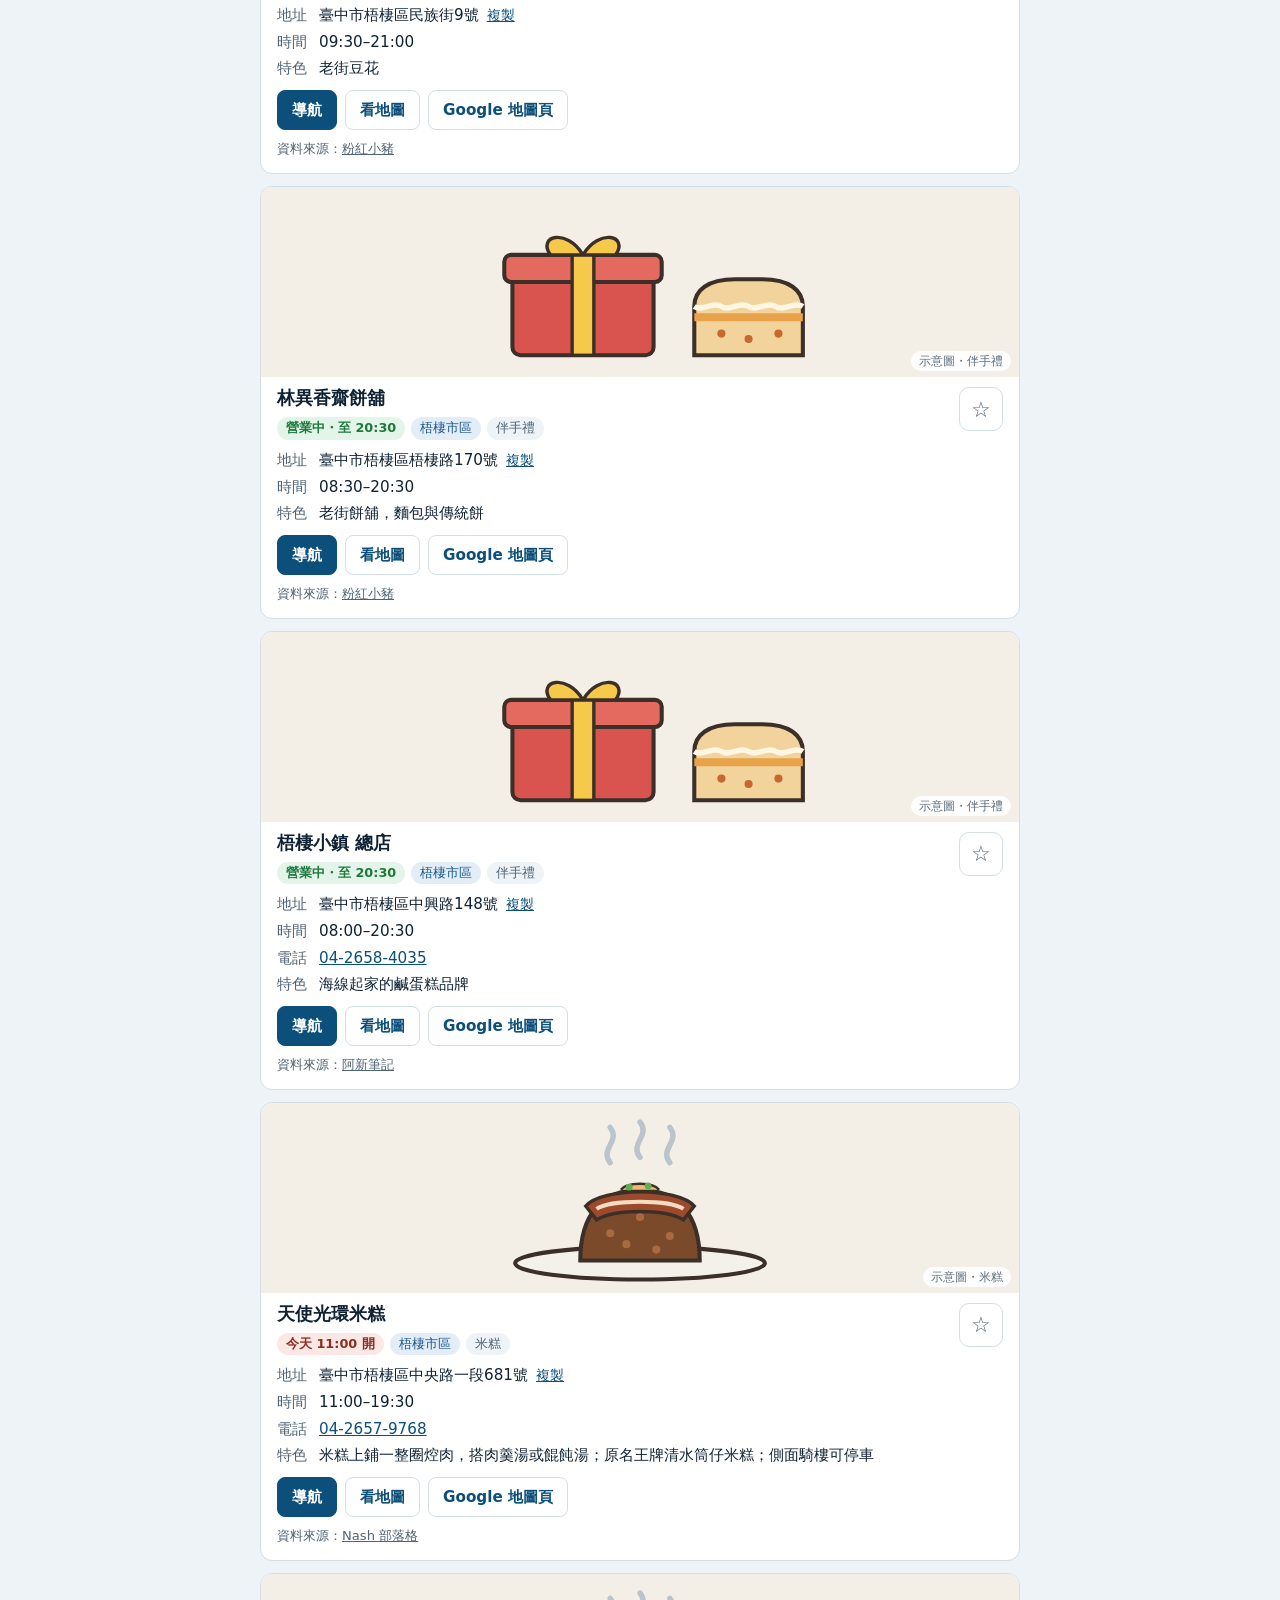
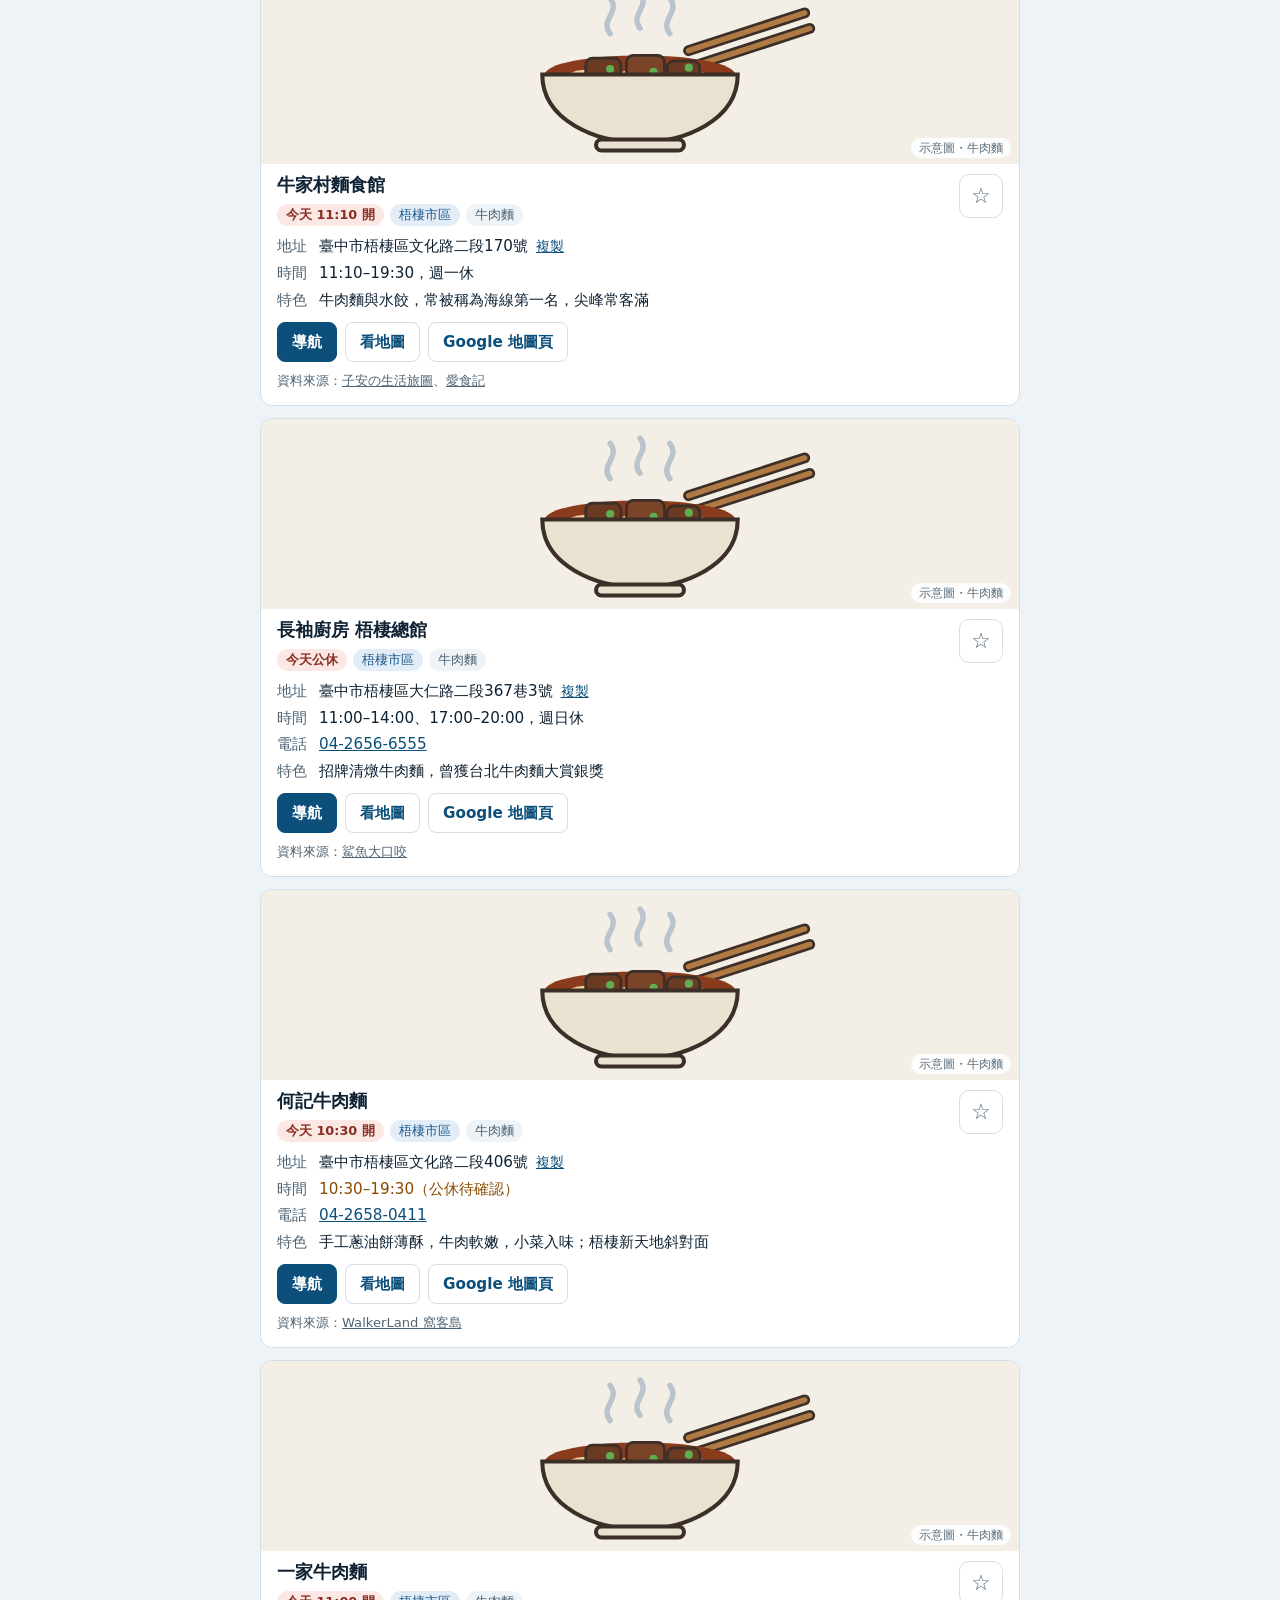
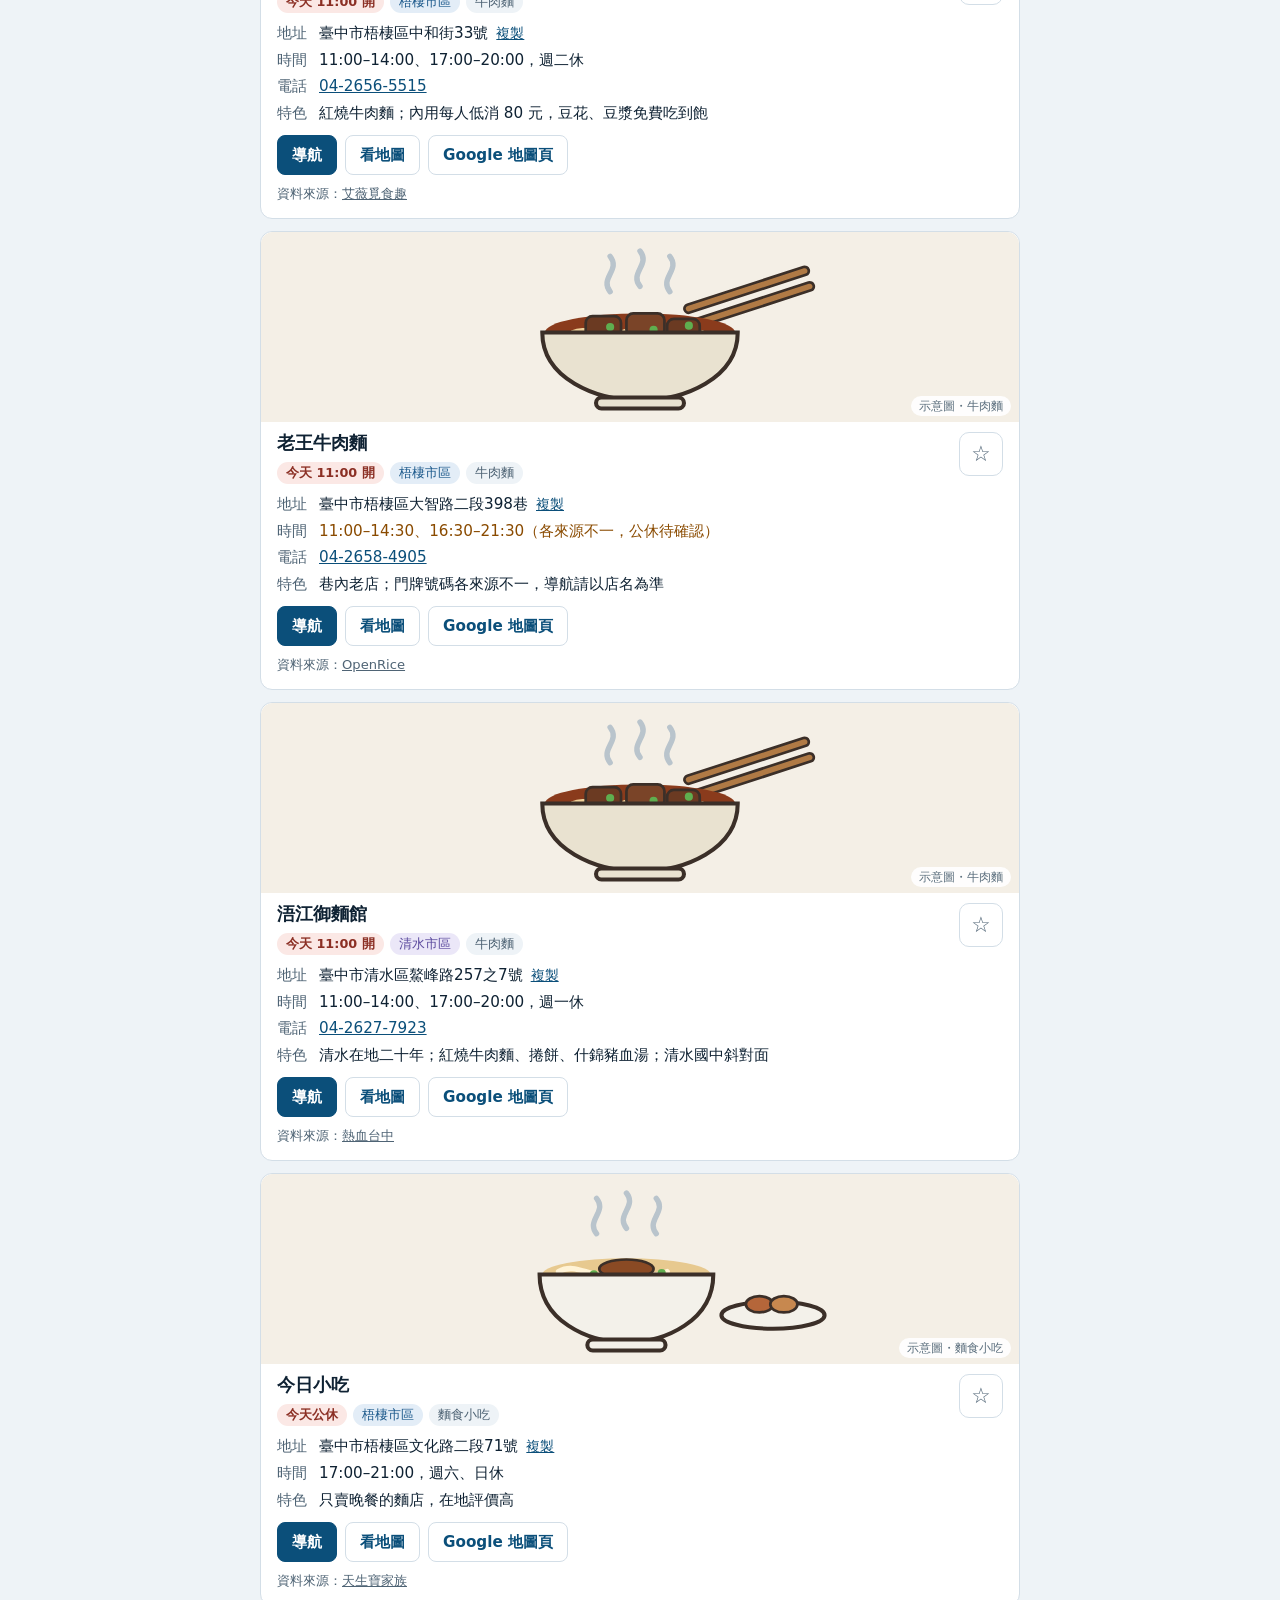
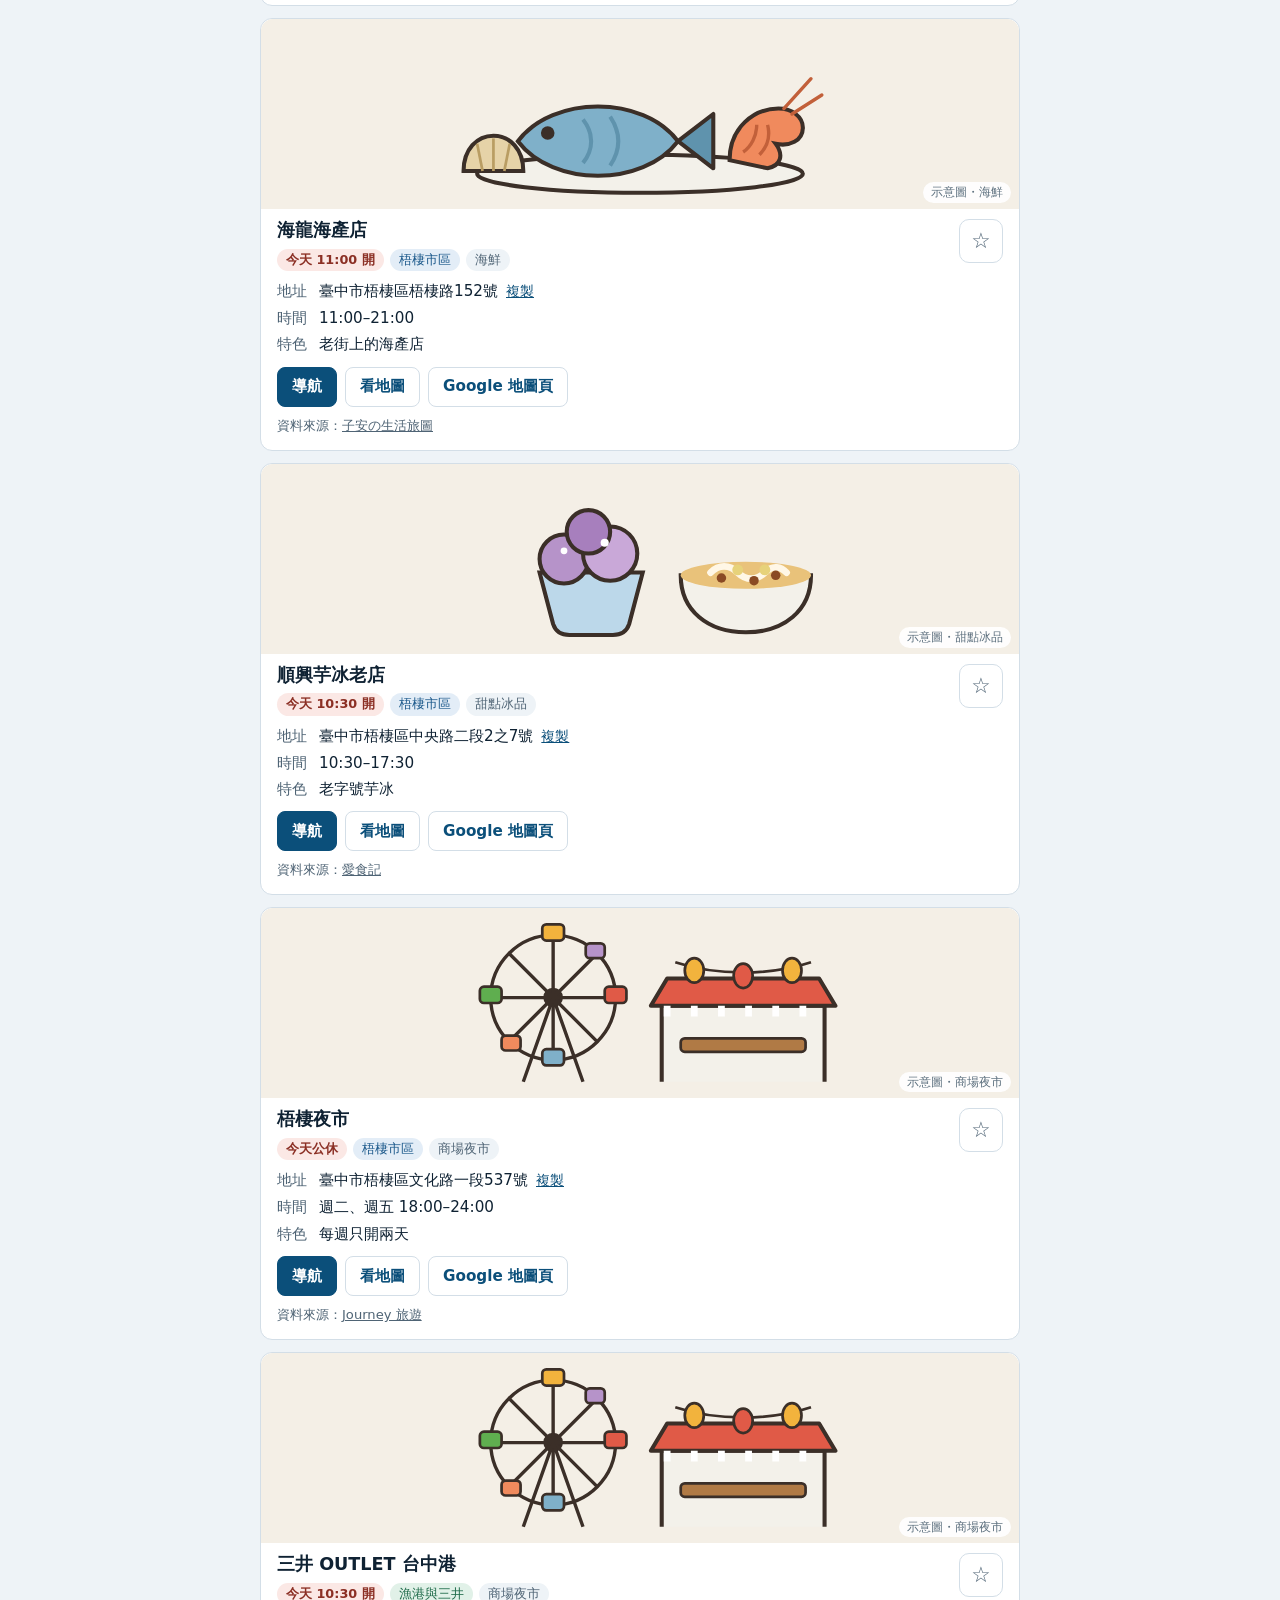
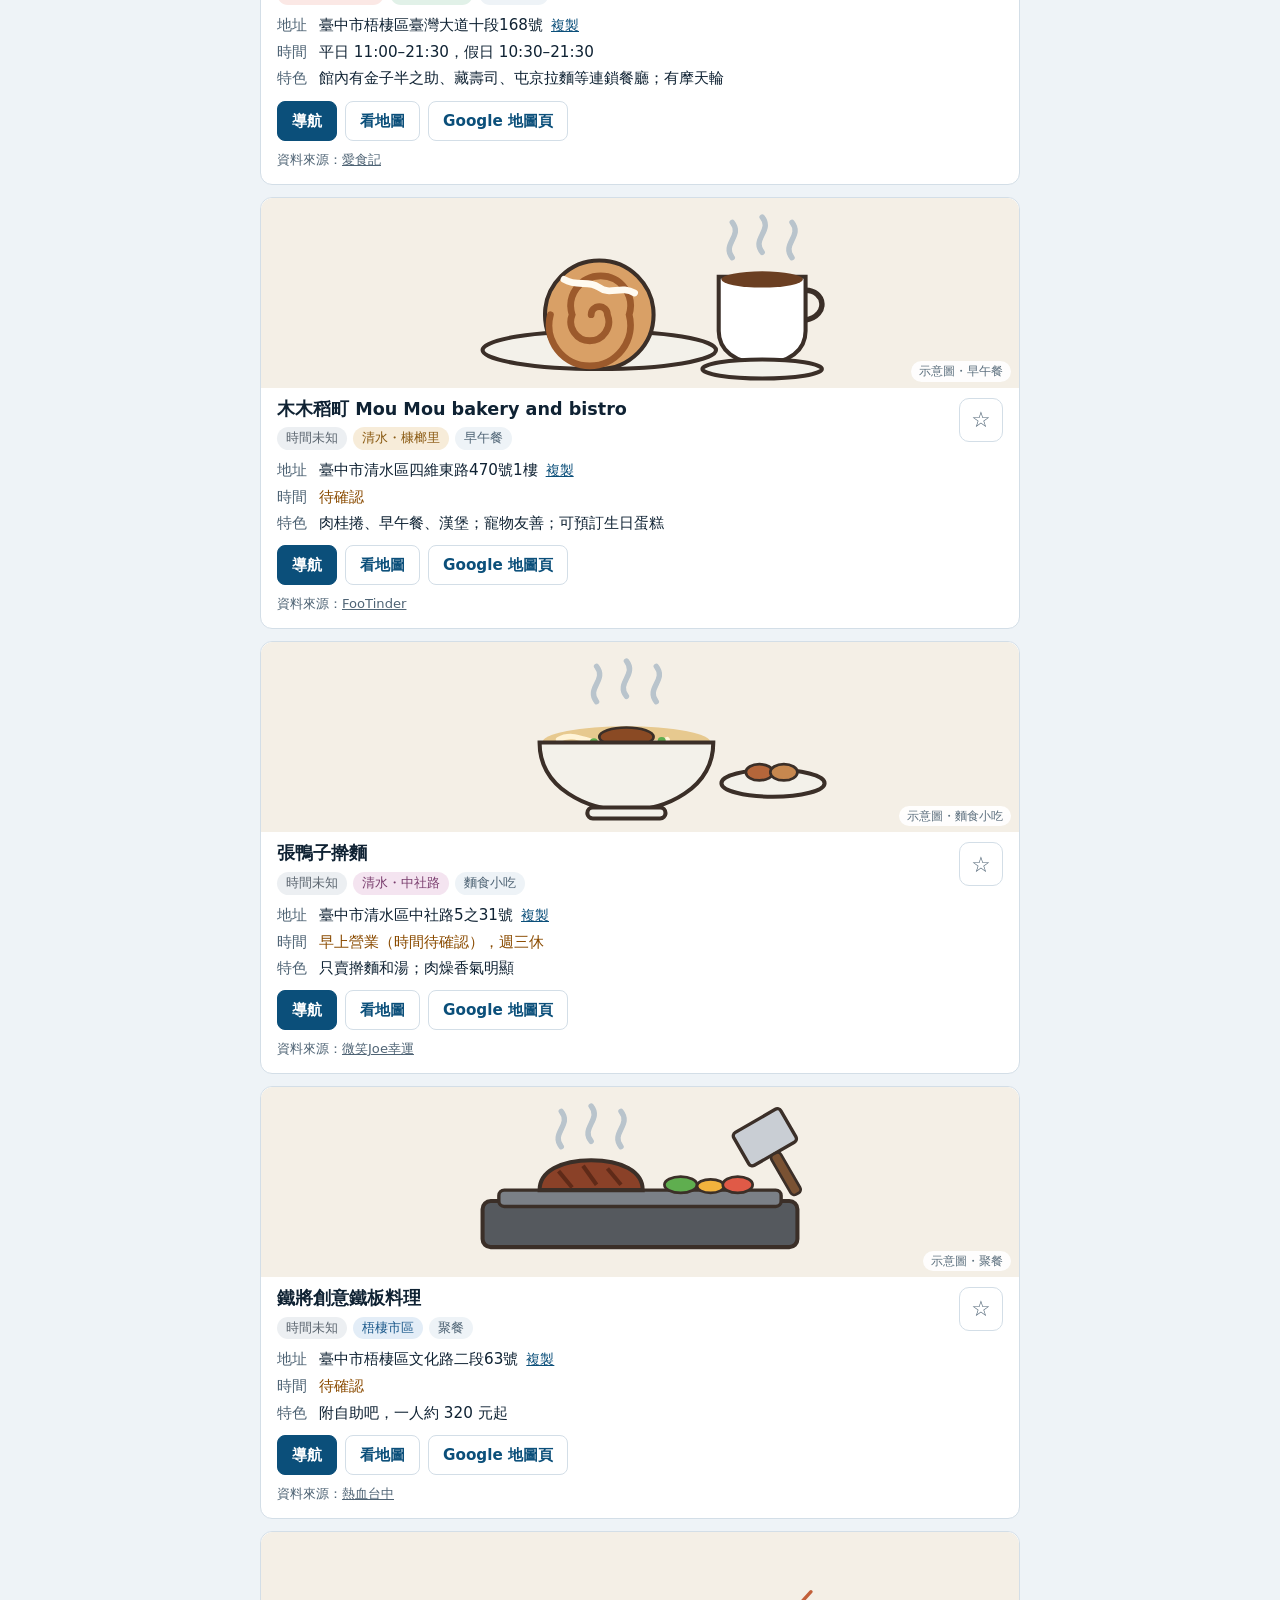
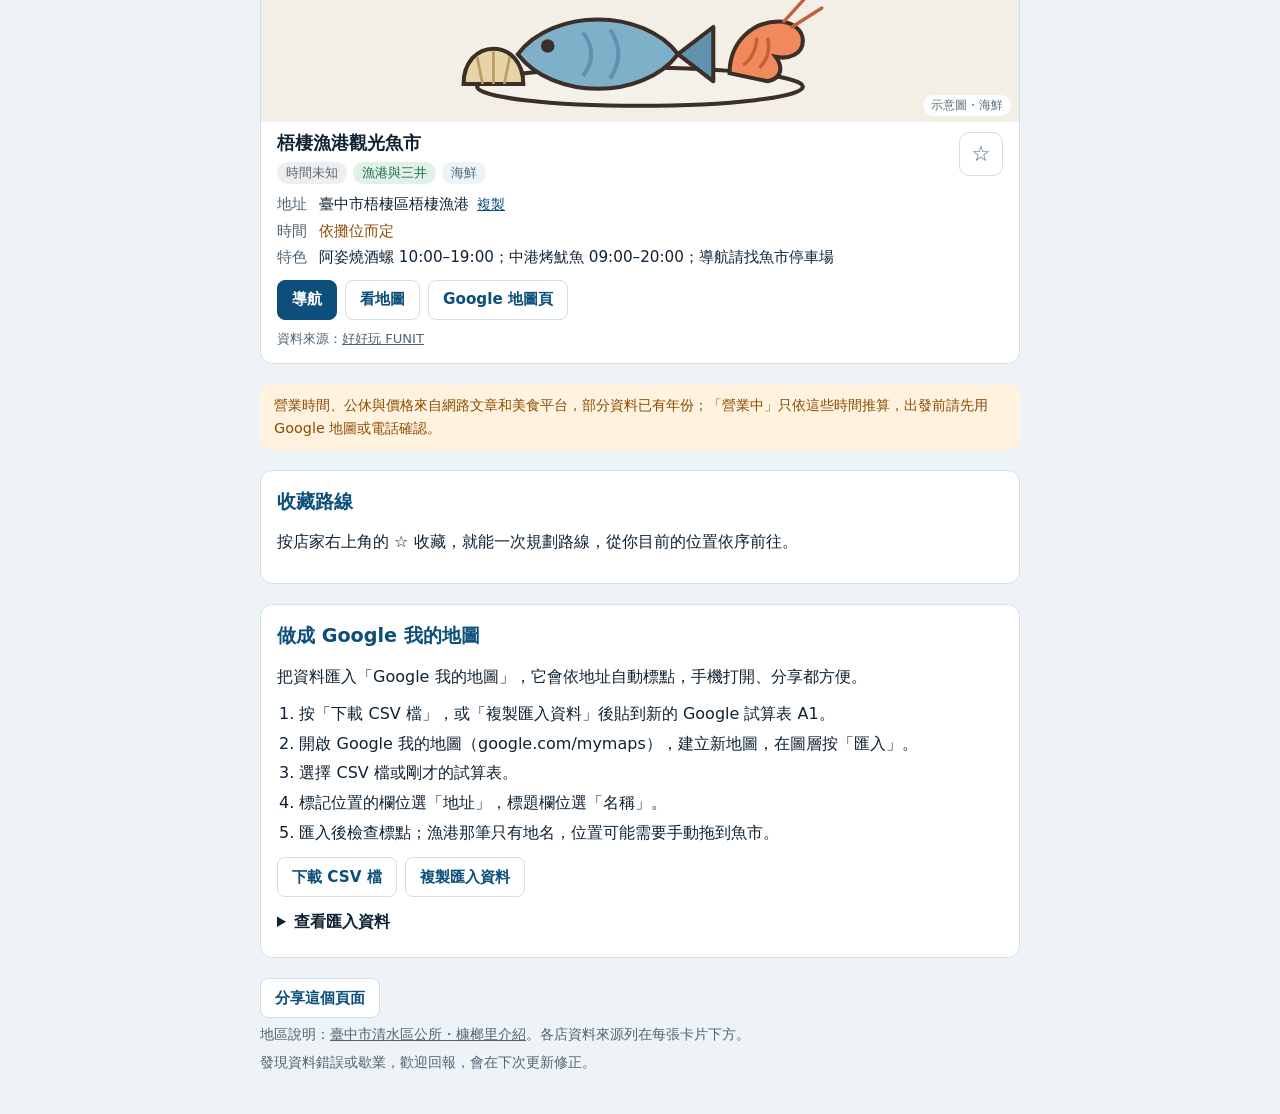
==== commit 14e5364e: "美食地圖改為海港風格：新 App 圖示與頁面視覺 - App 圖示：深海漸層、白色地圖標記內浮標橘的碗、底部海浪 - 頁首改為深海色橫幅，加上燈塔與海浪；統計資訊改成膠囊 - 配色改為海霧底色、港口深" ====
--- a/food-map/index.html
+++ b/food-map/index.html
@@ -6,26 +6,30 @@
 <title>槺榔梧棲美食地圖</title>
 <meta name="description" content="臺中清水槺榔里、中社路與梧棲一帶的美食清單：營業中判斷、收藏與路線規劃、Google 地圖導航，可離線瀏覽。">
 <meta name="color-scheme" content="light dark">
-<meta name="theme-color" content="#0e6e74" media="(prefers-color-scheme: light)">
-<meta name="theme-color" content="#10181a" media="(prefers-color-scheme: dark)">
+<meta name="theme-color" content="#0a3350" media="(prefers-color-scheme: light)">
+<meta name="theme-color" content="#04101a" media="(prefers-color-scheme: dark)">
 <link rel="manifest" href="manifest.webmanifest">
 <link rel="icon" type="image/png" sizes="192x192" href="icons/icon-192.png">
 <link rel="apple-touch-icon" href="icons/apple-touch-icon.png">
 <meta name="apple-mobile-web-app-capable" content="yes">
 <meta name="mobile-web-app-capable" content="yes">
 <meta name="apple-mobile-web-app-title" content="槺榔美食">
-<meta name="apple-mobile-web-app-status-bar-style" content="default">
+<meta name="apple-mobile-web-app-status-bar-style" content="black-translucent">
 <style>
-  /* 版面：手機優先單欄。頂部搜尋與篩選，中間店家卡片，底部收藏路線與匯出 */
+  /* 版面：手機優先單欄。海港色調：頂部深海色橫幅（燈塔＋浪），下方海霧底色上的店家卡片；
+     主色是港口深藍，浮標橘只用在收藏與重點 */
   :root {
-    --bg: #f3f6f6;
+    --bg: #eef3f7;          /* 海霧 */
     --surface: #ffffff;
-    --fg: #17262b;
-    --muted: #55686e;
-    --line: #d6e0e1;
-    --accent: #0e6e74;      /* 港口水色 */
+    --fg: #0f2233;
+    --muted: #4f6475;
+    --line: #d3dee7;
+    --accent: #0b4f7a;      /* 港口深藍 */
     --accent-fg: #ffffff;
-    --accent-soft: #e0f0f0;
+    --accent-soft: #e2eef6;
+    --buoy: #d9512a;        /* 浮標橘 */
+    --sea-deep: #0a3350; --sea: #145c87; --sea-light: #3b8fc2; --foam: #ffffff;
+    --hero-fg: #ffffff; --hero-muted: #c7dceb;
     --area-1: #8a5a12; --area-1-bg: #f7ecd9;   /* 槺榔里 */
     --area-2: #7a3e6e; --area-2-bg: #f4e4f0;   /* 中社路 */
     --area-3: #1d5a8c; --area-3-bg: #e3edf7;   /* 梧棲市區 */
@@ -35,33 +39,37 @@
     --closed: #8b2f24; --closed-bg: #fbe8e5;
     --unknown: #5c6670; --unknown-bg: #eceff2;
     --warn: #8a4b00; --warn-bg: #fff3e0;
-    --star: #c98a00;
-    --ill-bg: #f6efe2; --ill-ink: #3b2f28; --ill-steam: #c9bfae;
+    --star: var(--buoy);
+    --ill-bg: #f4efe6; --ill-ink: #3b2f28; --ill-steam: #b9c4cc;
     --font-body: system-ui, -apple-system, "PingFang TC", "Microsoft JhengHei", "Noto Sans TC", sans-serif;
     --font-mono: ui-monospace, "SFMono-Regular", Menlo, Consolas, monospace;
   }
   @media (prefers-color-scheme: dark) {
     :root:not([data-theme="light"]) {
-      --bg: #10181a; --surface: #172225; --fg: #e3ecee; --muted: #9db0b5; --line: #2b3a3e;
-      --accent: #5cc3c9; --accent-fg: #0b1517; --accent-soft: #1b3436;
+      --bg: #08141d; --surface: #0f202c; --fg: #e4eef5; --muted: #93a8b8; --line: #1f3444;
+      --accent: #6cb8e6; --accent-fg: #04121c; --accent-soft: #12324a;
+      --buoy: #ff8a5c; --sea-deep: #04101a; --sea: #0b2e47; --sea-light: #1d5a82; --foam: #cfe3f1;
+      --hero-fg: #eaf4fb; --hero-muted: #9fbbd0;
       --area-1: #f0c27b; --area-1-bg: #3a2c16; --area-2: #e6a6d9; --area-2-bg: #3a2236;
       --area-3: #8fc0ee; --area-3-bg: #1a2c3e; --area-4: #8fd8b0; --area-4-bg: #173527;
       --area-5: #c0b3f0; --area-5-bg: #2a2440;
       --open: #8fd6a6; --open-bg: #173322; --closed: #f2a39a; --closed-bg: #3a1a17;
-      --unknown: #a9b4bf; --unknown-bg: #232c33; --warn: #f3b46b; --warn-bg: #352512; --star: #f2c14e;
-      --ill-bg: #2a2723; --ill-ink: #cfc4b5; --ill-steam: #7d7468;
+      --unknown: #a9b4bf; --unknown-bg: #232c33; --warn: #f3b46b; --warn-bg: #352512;
+      --ill-bg: #1c2a33; --ill-ink: #cfc4b5; --ill-steam: #6f8291;
       color-scheme: dark;
     }
   }
   :root[data-theme="dark"] {
-    --bg: #10181a; --surface: #172225; --fg: #e3ecee; --muted: #9db0b5; --line: #2b3a3e;
-    --accent: #5cc3c9; --accent-fg: #0b1517; --accent-soft: #1b3436;
+    --bg: #08141d; --surface: #0f202c; --fg: #e4eef5; --muted: #93a8b8; --line: #1f3444;
+    --accent: #6cb8e6; --accent-fg: #04121c; --accent-soft: #12324a;
+    --buoy: #ff8a5c; --sea-deep: #04101a; --sea: #0b2e47; --sea-light: #1d5a82; --foam: #cfe3f1;
+    --hero-fg: #eaf4fb; --hero-muted: #9fbbd0;
     --area-1: #f0c27b; --area-1-bg: #3a2c16; --area-2: #e6a6d9; --area-2-bg: #3a2236;
     --area-3: #8fc0ee; --area-3-bg: #1a2c3e; --area-4: #8fd8b0; --area-4-bg: #173527;
     --area-5: #c0b3f0; --area-5-bg: #2a2440;
     --open: #8fd6a6; --open-bg: #173322; --closed: #f2a39a; --closed-bg: #3a1a17;
-    --unknown: #a9b4bf; --unknown-bg: #232c33; --warn: #f3b46b; --warn-bg: #352512; --star: #f2c14e;
-    --ill-bg: #2a2723; --ill-ink: #cfc4b5; --ill-steam: #7d7468;
+    --unknown: #a9b4bf; --unknown-bg: #232c33; --warn: #f3b46b; --warn-bg: #352512;
+    --ill-bg: #1c2a33; --ill-ink: #cfc4b5; --ill-steam: #6f8291;
     color-scheme: dark;
   }
   * { box-sizing: border-box; }
@@ -69,18 +77,44 @@
   body {
     margin: 0; background: var(--bg); color: var(--fg);
     font-family: var(--font-body); font-size: 16px; line-height: 1.6;
+    padding-bottom: max(40px, env(safe-area-inset-bottom, 0px));
+  }
+  .gutter {
     padding-left: max(16px, env(safe-area-inset-left, 0px));
     padding-right: max(16px, env(safe-area-inset-right, 0px));
-    padding-block: max(20px, env(safe-area-inset-top, 0px)) max(40px, env(safe-area-inset-bottom, 0px));
+  }
+
+  /* 頂部海港橫幅 */
+  .hero { background: linear-gradient(180deg, var(--sea-deep) 0%, var(--sea) 100%); color: var(--hero-fg); position: relative; }
+  .hero-inner {
+    max-width: 760px; margin: 0 auto;
+    padding-top: max(28px, calc(env(safe-area-inset-top, 0px) + 16px)); padding-bottom: 40px;
+    display: grid; grid-template-columns: minmax(0, 1fr) auto; gap: 8px 16px; align-items: end;
+  }
+  .hero-text { min-width: 0; display: grid; gap: 6px; }
+  .eyebrow { font-size: 0.8rem; letter-spacing: 0.12em; color: var(--hero-muted); font-weight: 700; }
+  .hero h1 { font-size: clamp(1.7rem, 7vw, 2.4rem); font-weight: 900; letter-spacing: 0.02em; }
+  .hero .lede { color: var(--hero-muted); }
+  .hero-stats { display: flex; flex-wrap: wrap; gap: 6px; margin-top: 6px; }
+  .hero-stats span {
+    font-size: 0.82rem; padding: 2px 10px; border-radius: 999px; font-variant-numeric: tabular-nums;
+    background: rgba(255, 255, 255, 0.12); border: 1px solid rgba(255, 255, 255, 0.22); color: var(--hero-fg);
+  }
+  .lighthouse { width: 76px; height: auto; align-self: end; margin-bottom: -6px; }
+  .waves { display: block; width: 100%; height: 36px; position: absolute; left: 0; bottom: -2px; }
+  @media (max-width: 380px) { .lighthouse { width: 56px; } }
+  @media (prefers-reduced-motion: no-preference) {
+    .beam { transform-origin: 38px 30px; animation: sweep 6s ease-in-out infinite; }
+    @keyframes sweep { 0%, 100% { opacity: 0.25; } 50% { opacity: 0.6; } }
   }
   [hidden] { display: none !important; }
-  .wrap { max-width: 760px; margin: 0 auto; display: grid; gap: 20px; }
+  .wrap { max-width: 760px; margin: 0 auto; display: grid; gap: 20px; padding-top: 16px; }
+  .wrap, .hero-inner { box-sizing: content-box; }
   h1 { font-size: 1.75rem; line-height: 1.25; margin: 0; text-wrap: balance; }
-  h2 { font-size: 1.2rem; margin: 0; text-wrap: balance; }
+  h2 { font-size: 1.2rem; margin: 0; text-wrap: balance; color: var(--accent); }
   p { margin: 0; }
   a { color: var(--accent); }
   .lede { color: var(--muted); max-width: 62ch; margin-top: 6px; }
-  .meta-line { color: var(--muted); font-size: 0.85rem; margin-top: 6px; font-variant-numeric: tabular-nums; }
   .notice { background: var(--warn-bg); color: var(--warn); border-radius: 10px; padding: 10px 14px; font-size: 0.9rem; }
   .offline { background: var(--accent-soft); color: var(--fg); border-radius: 10px; padding: 10px 14px; font-size: 0.92rem; }
   .install { display: flex; flex-wrap: wrap; gap: 8px 12px; align-items: center; }
@@ -128,7 +162,7 @@
     padding: 14px 16px; display: grid; gap: 8px; min-width: 0;
   }
   .figure { margin: -14px -16px 2px; position: relative; border-radius: 12px 12px 0 0; overflow: hidden; background: var(--ill-bg); }
-  .figure svg, .figure img { display: block; width: 100%; height: auto; aspect-ratio: 320 / 140; max-width: 100%; object-fit: cover; }
+  .figure svg, .figure img { display: block; width: 100%; max-width: 100%; height: clamp(140px, 36vw, 190px); object-fit: cover; }
   .figure figcaption {
     position: absolute; right: 8px; bottom: 6px; font-size: 0.72rem; padding: 1px 8px; border-radius: 999px;
     background: var(--surface); color: var(--muted); opacity: 0.92;
@@ -192,12 +226,32 @@
 </style>
 </head>
 <body>
-<div class="wrap">
-  <header>
-    <h1>槺榔・梧棲 美食地圖</h1>
-    <p class="lede">槺榔里在臺中市清水區西南角，西邊是台中港，北鄰中社里、南接梧棲區。這裡整理附近查得到地址的店家：中社路的早餐擀麵、清水與梧棲的牛肉麵、梧棲老街與文化路小吃、漁港海鮮和三井 OUTLET。</p>
-    <p class="meta-line" id="meta-line"></p>
-  </header>
+<header class="hero">
+  <div class="hero-inner gutter">
+    <div class="hero-text">
+      <p class="eyebrow">台中港邊・清水與梧棲</p>
+      <h1>槺榔・梧棲 美食地圖</h1>
+      <p class="lede">槺榔里在臺中市清水區西南角，西邊是台中港，北鄰中社里、南接梧棲區。這裡整理附近查得到地址的店家：中社路的早餐擀麵、清水與梧棲的牛肉麵、梧棲老街與文化路小吃、漁港海鮮和三井 OUTLET。</p>
+      <div class="hero-stats" id="meta-line"></div>
+    </div>
+    <svg class="lighthouse" viewBox="0 0 76 150" aria-hidden="true" focusable="false">
+      <path class="beam" d="M38 30L-40 6v48z M38 30l78-24v48z" fill="#ffe7a3" opacity="0.35"/>
+      <path d="M26 46h24l8 96H18z" fill="#ffffff"/>
+      <path d="M24.6 64h26.8l1.6 20H23z M22.4 98h31.2l1.6 20H20.8z" fill="#d9512a"/>
+      <rect x="22" y="40" width="32" height="8" rx="2" fill="#0f2233"/>
+      <rect x="27" y="22" width="22" height="18" rx="3" fill="#ffe7a3" stroke="#0f2233" stroke-width="3"/>
+      <path d="M24 22l14-12 14 12z" fill="#d9512a" stroke="#0f2233" stroke-width="3" stroke-linejoin="round"/>
+      <rect x="33" y="122" width="10" height="20" rx="2" fill="#0f2233"/>
+      <path d="M8 142h60v8H8z" fill="#5d6f7d"/>
+    </svg>
+  </div>
+  <svg class="waves" viewBox="0 0 400 34" preserveAspectRatio="none" aria-hidden="true" focusable="false">
+    <path d="M0 14c25 0 25-10 50-10s25 10 50 10 25-10 50-10 25 10 50 10 25-10 50-10 25 10 50 10 25-10 50-10 25 10 50 10v20H0z" fill="var(--sea-light)" opacity="0.55"/>
+    <path d="M0 22c25 0 25-9 50-9s25 9 50 9 25-9 50-9 25 9 50 9 25-9 50-9 25 9 50 9 25-9 50-9 25 9 50 9v12H0z" fill="var(--bg)"/>
+  </svg>
+</header>
+
+<div class="wrap gutter">
 
   <div class="install" id="install" hidden>
     <button type="button" class="btn-solid" id="install-btn">安裝到主畫面</button>
@@ -536,7 +590,8 @@
   });
 
   // ---------- 頁首資訊 ----------
-  $("meta-line").textContent = "共 " + DATA.places.length + " 家・" + DATA.areas.length + " 個區域・資料整理於 " + DATA.updated;
+  ["共 " + DATA.places.length + " 家", DATA.areas.length + " 個區域", "資料整理於 " + DATA.updated]
+    .forEach(t => $("meta-line").append(mk("span", "", t)));
 
   // 每分鐘更新營業狀態
   setInterval(() => { if (!document.hidden) origRender(); }, 60000);
